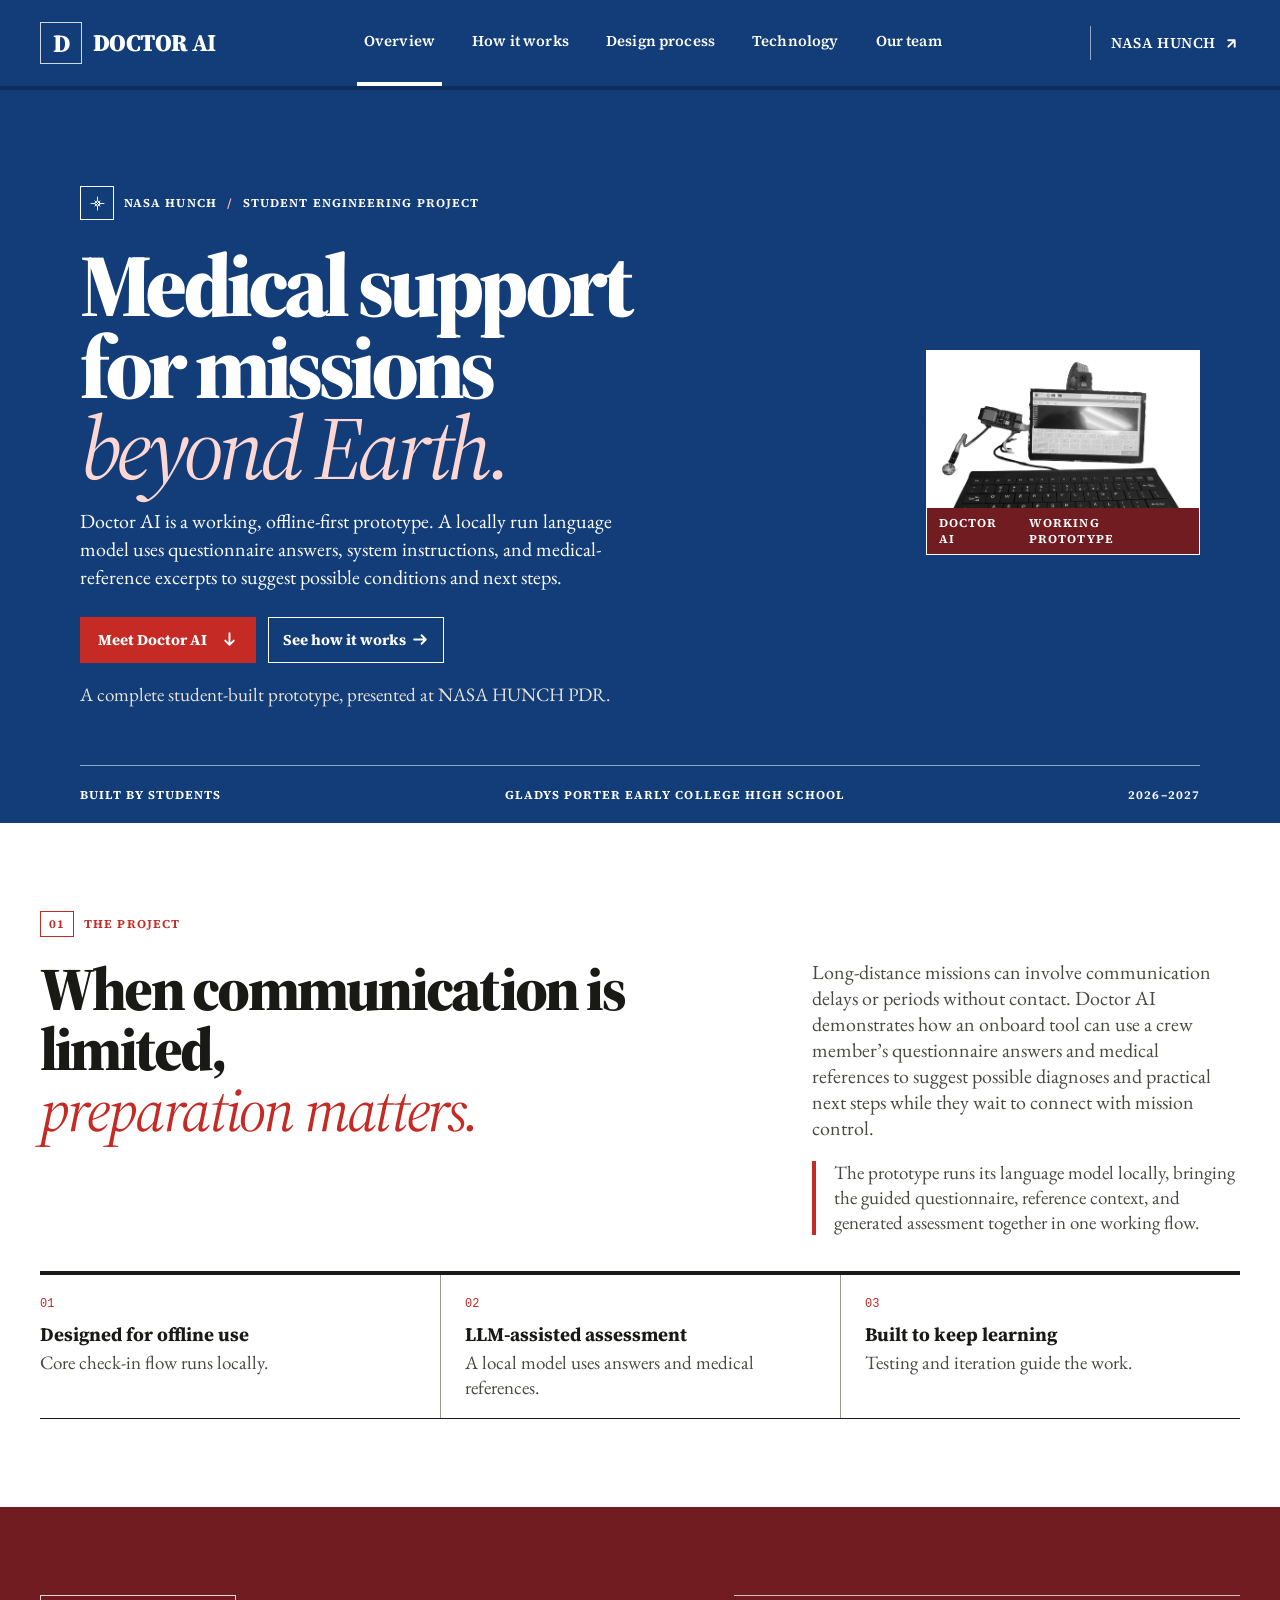
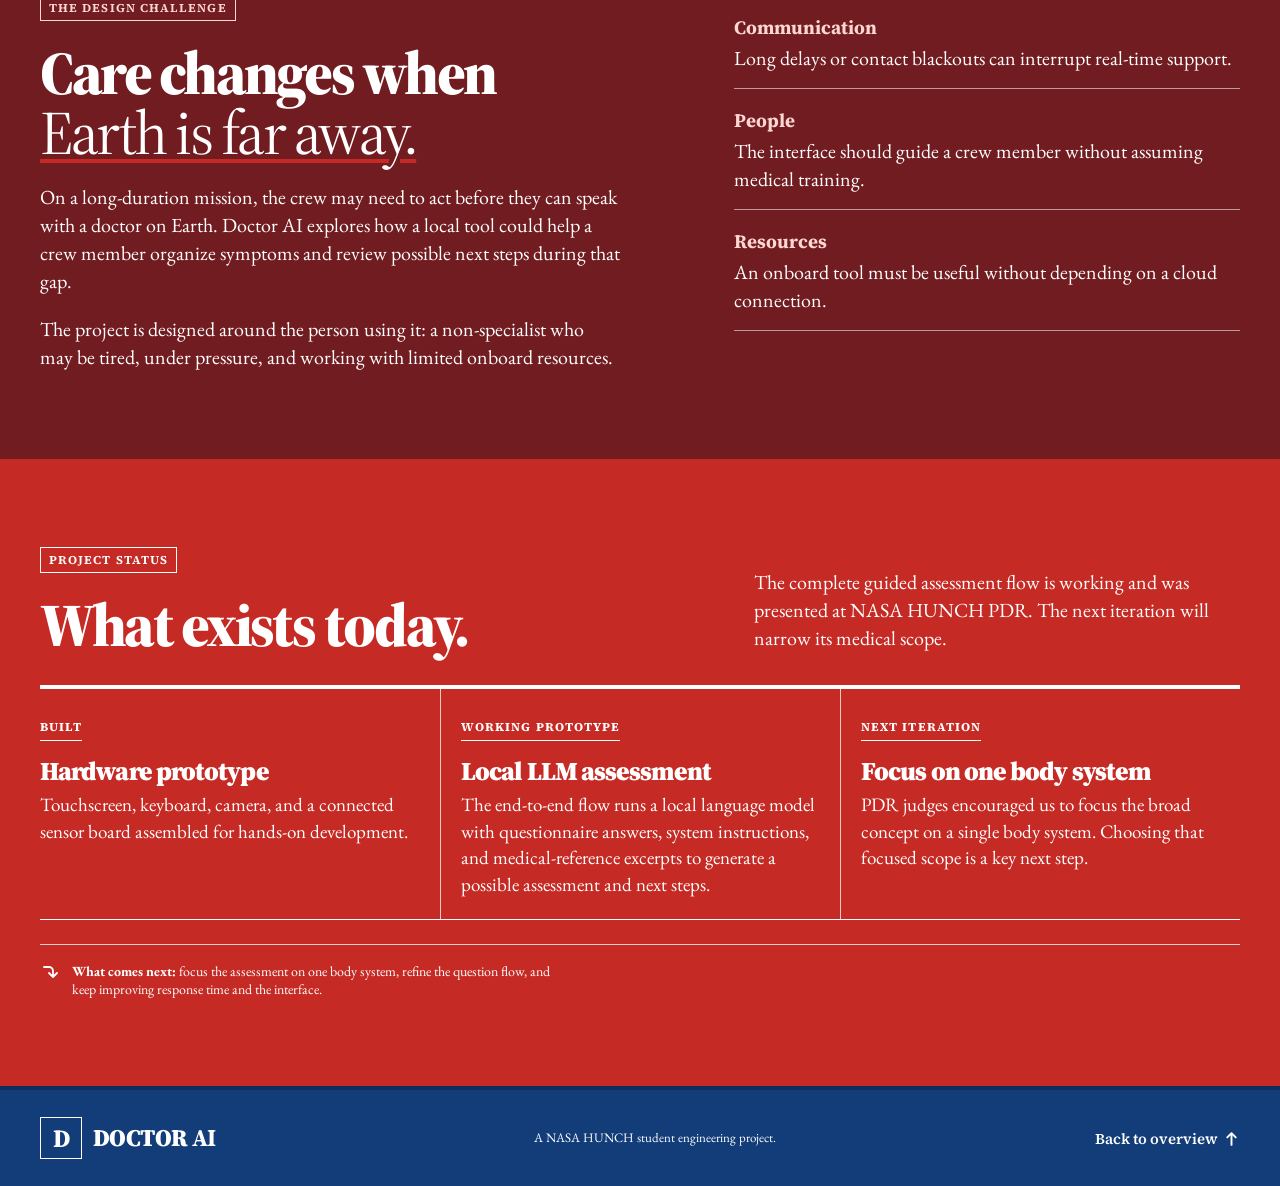
==== website/index.html @ 5c80fc81 "Apply newsprint visual style" ====
<!doctype html>
<html lang="en">
  <head>
    <meta charset="utf-8" />
    <meta name="viewport" content="width=device-width, initial-scale=1" />
    <meta
      name="description"
      content="Meet Doctor AI, a working NASA HUNCH prototype using a locally run language model to organize health information and suggest possible next steps."
    />
    <meta name="theme-color" content="#123d79" />
    <title>Doctor AI | NASA HUNCH Project</title>
    <link rel="preconnect" href="https://fonts.googleapis.com" />
    <link rel="preconnect" href="https://fonts.gstatic.com" crossorigin />
    <link href="https://fonts.googleapis.com/css2?family=EB+Garamond:ital,wght@0,400;0,500;0,600;0,700;1,400;1,500&family=Source+Serif+4:wght@400;500;600;700;800;900&display=swap" rel="stylesheet" />
    <link rel="stylesheet" href="styles.css?v=9" />
    <script src="script.js" defer></script>
  </head>
  <body>
    <a class="skip-link" href="#main">Skip to content</a>
    <header class="site-header">
      <a class="wordmark" href="index.html#top" aria-label="Doctor AI home">
        <span class="wordmark-mark" aria-hidden="true">D</span>
        <span>DOCTOR <b>AI</b></span>
      </a>
      <button class="menu-toggle" type="button" aria-expanded="false" aria-controls="site-nav">
        <span class="sr-only">Toggle navigation</span>
        <svg aria-hidden="true" viewBox="0 0 24 24" focusable="false"><path d="M4 7h16M4 17h16" /></svg>
      </button>
      <nav class="site-nav" id="site-nav" aria-label="Project pages">
        <a href="index.html" aria-current="page">Overview</a>
        <a href="how-it-works.html">How it works</a>
        <a href="design-process.html">Design process</a>
        <a href="technology.html">Technology</a>
        <a href="team.html">Our team</a>
      </nav>
      <a class="header-link" href="index.html#project">
        NASA HUNCH
        <svg class="icon" aria-hidden="true" viewBox="0 0 16 16" focusable="false"><path d="M5 11 11 5M5 5h6v6" /></svg>
      </a>
    </header>

    <main id="main">
      <section class="hero" id="top">
        <div class="hero-layout">
          <div class="hero-copy">
            <p class="eyebrow">
              <span class="eyebrow-mark" aria-hidden="true">
                <svg viewBox="0 0 24 24" focusable="false">
                  <path d="M12 3v5m0 8v5M3 12h5m8 0h5M8.5 8.5l7 7m0-7-7 7" />
                  <circle cx="12" cy="12" r="3.5" />
                </svg>
              </span>
              NASA HUNCH <span class="eyebrow-divider" aria-hidden="true">/</span> STUDENT ENGINEERING PROJECT
            </p>
            <h1>Medical support<br />for missions<br /><em>beyond Earth.</em></h1>
            <p class="hero-description">
              Doctor AI is a working, offline-first prototype. A locally run language model
              uses questionnaire answers, system instructions, and medical-reference
              excerpts to suggest possible conditions and next steps.
            </p>
            <div class="hero-actions">
              <a class="button button-primary" href="#project">
                Meet Doctor AI
                <svg class="icon" aria-hidden="true" viewBox="0 0 16 16" focusable="false"><path d="M8 2v11m-4-4 4 4 4-4" /></svg>
              </a>
              <a class="text-link" href="how-it-works.html">
                See how it works
                <svg class="icon" aria-hidden="true" viewBox="0 0 16 16" focusable="false"><path d="M2 8h11m-4-4 4 4-4 4" /></svg>
              </a>
            </div>
            <p class="hero-footnote">A complete student-built prototype, presented at NASA HUNCH PDR.</p>
          </div>
          <div class="hero-visual" aria-label="Photo of the Doctor AI hardware prototype">
            <img src="assets/doctorai%20prototype.png" alt="Doctor AI student prototype with a touchscreen, keyboard, camera, and connected sensor board" />
            <div class="photo-caption"><span>DOCTOR AI</span><span>WORKING PROTOTYPE</span></div>
          </div>
        </div>
        <div class="hero-bottom"><span>BUILT BY STUDENTS</span><span>GLADYS PORTER EARLY COLLEGE HIGH SCHOOL</span><span>2026–2027</span></div>
      </section>

      <section class="project section-pad" id="project">
        <div class="section-wrap">
          <div class="section-label"><span>01</span> THE PROJECT</div>
          <div class="project-intro">
            <h2>When communication is limited,<br /><em>preparation matters.</em></h2>
            <div class="project-copy">
              <p>
                Long-distance missions can involve communication delays or periods without
                contact. Doctor AI demonstrates how an onboard tool can use a crew member’s
                questionnaire answers and medical references to suggest possible diagnoses
                and practical next steps while they wait to connect with mission control.
              </p>
              <p>
                The prototype runs its language model locally, bringing the guided
                questionnaire, reference context, and generated assessment together in one
                working flow.
              </p>
            </div>
          </div>
          <div class="project-ribbon" aria-label="Project principles">
            <div><span>01</span><b>Designed for offline use</b><p>Core check-in flow runs locally.</p></div>
            <div><span>02</span><b>LLM-assisted assessment</b><p>A local model uses answers and medical references.</p></div>
            <div><span>03</span><b>Built to keep learning</b><p>Testing and iteration guide the work.</p></div>
          </div>
        </div>
      </section>

      <section class="mission section-pad" aria-labelledby="mission-title">
        <div class="section-wrap mission-layout">
          <div class="mission-copy">
            <div class="section-label"><span>THE DESIGN CHALLENGE</span></div>
            <h2 id="mission-title">Care changes when<br /><em>Earth is far away.</em></h2>
            <p>On a long-duration mission, the crew may need to act before they can speak with a doctor on Earth. Doctor AI explores how a local tool could help a crew member organize symptoms and review possible next steps during that gap.</p>
            <p>The project is designed around the person using it: a non-specialist who may be tired, under pressure, and working with limited onboard resources.</p>
          </div>
          <dl class="mission-constraints">
            <div><dt>Communication</dt><dd>Long delays or contact blackouts can interrupt real-time support.</dd></div>
            <div><dt>People</dt><dd>The interface should guide a crew member without assuming medical training.</dd></div>
            <div><dt>Resources</dt><dd>An onboard tool must be useful without depending on a cloud connection.</dd></div>
          </dl>
        </div>
      </section>

      <section class="status section-pad" aria-labelledby="status-title">
        <div class="section-wrap">
          <div class="status-heading">
            <div>
              <div class="section-label"><span>PROJECT STATUS</span></div>
              <h2 id="status-title">What exists today.</h2>
            </div>
            <p>The complete guided assessment flow is working and was presented at NASA HUNCH PDR. The next iteration will narrow its medical scope.</p>
          </div>
          <div class="status-grid">
            <article class="status-card">
              <span class="status-tag status-built">BUILT</span>
              <h3>Hardware prototype</h3>
              <p>Touchscreen, keyboard, camera, and a connected sensor board assembled for hands-on development.</p>
            </article>
            <article class="status-card">
              <span class="status-tag status-working">WORKING PROTOTYPE</span>
              <h3>Local LLM assessment</h3>
              <p>The end-to-end flow runs a local language model with questionnaire answers, system instructions, and medical-reference excerpts to generate a possible assessment and next steps.</p>
            </article>
            <article class="status-card">
              <span class="status-tag status-next">NEXT ITERATION</span>
              <h3>Focus on one body system</h3>
              <p>PDR judges encouraged us to focus the broad concept on a single body system. Choosing that focused scope is a key next step.</p>
            </article>
          </div>
          <div class="status-note">
            <svg class="icon status-note-mark" aria-hidden="true" viewBox="0 0 20 20" focusable="false"><path d="M4 5h5a4 4 0 0 1 4 4v6m0 0 4-4m-4 4-4-4" /></svg>
            <p><b>What comes next:</b> focus the assessment on one body system, refine the question flow, and keep improving response time and the interface.</p>
          </div>
        </div>
      </section>
    </main>

    <footer class="site-footer">
      <a class="wordmark" href="index.html#top"><span class="wordmark-mark" aria-hidden="true">D</span><span>DOCTOR <b>AI</b></span></a>
      <p>A NASA HUNCH student engineering project.</p>
      <a href="index.html#top">Back to overview <svg class="icon" aria-hidden="true" viewBox="0 0 16 16" focusable="false"><path d="M8 14V3m-4 4 4-4 4 4" /></svg></a>
    </footer>
  </body>
</html>
---- website/styles.css ----
:root {
  color-scheme: light;
  --navy: #192252;
  --blue: #286d9f;
  --blue-bright: #347fa9;
  --sky: #dce7ed;
  --sky-light: #e7eef2;
  --paper: #f1efe8;
  --surface: #ebe9e1;
  --ink: #182449;
  --muted: #4d6072;
  --line: #c8d0d4;
  --red: #b52f37;
  --burgundy: #70242a;
  --serif: "Iowan Old Style", "Baskerville", "Palatino Linotype", Georgia, serif;
  --sans: "Avenir Next", "Gill Sans", "Trebuchet MS", sans-serif;
  --mono: "SFMono-Regular", Menlo, Consolas, monospace;
  --measure: 1120px;
  --content-measure: 68ch;
  --space-section: clamp(74px, 8.5vw, 108px);
}

* { box-sizing: border-box; }
html { scroll-behavior: smooth; scroll-padding-top: 78px; }
body {
  margin: 0;
  color: var(--ink);
  background: var(--paper);
  font-family: var(--sans);
  font-size: 16px;
  line-height: 1.65;
  -webkit-font-smoothing: antialiased;
}
::selection { color: var(--paper); background: var(--blue); }
a { color: inherit; text-decoration: none; }
button { color: inherit; font: inherit; }
a:focus-visible, button:focus-visible { outline: 3px solid var(--red); outline-offset: 4px; }
h1, h2, h3, p { margin-top: 0; }
h1, h2 { font-family: var(--serif); font-weight: 400; letter-spacing: -.035em; }
h2 em, h1 em { color: var(--blue); font-weight: 400; }
.section-wrap { width: min(var(--measure), calc(100% - 80px)); margin-inline: auto; }
.section-pad { padding-block: var(--space-section); }
.sr-only, .skip-link:not(:focus) {
  position: absolute;
  width: 1px;
  height: 1px;
  padding: 0;
  margin: -1px;
  overflow: hidden;
  clip: rect(0, 0, 0, 0);
  white-space: nowrap;
  border: 0;
}
.skip-link:focus {
  position: fixed;
  z-index: 50;
  top: 12px;
  left: 12px;
  padding: 10px 14px;
  color: var(--paper);
  background: var(--navy);
}

.site-header {
  position: sticky;
  z-index: 20;
  top: 0;
  display: flex;
  height: 72px;
  align-items: center;
  justify-content: space-between;
  padding-inline: max(40px, calc((100% - 1280px) / 2));
  border-bottom: 1px solid rgba(20, 59, 105, .12);
  background: rgba(241, 239, 232, .97);
}
.wordmark { display: inline-flex; align-items: center; gap: 9px; font-size: 12px; font-weight: 800; letter-spacing: .1em; white-space: nowrap; }
.wordmark-mark { display: grid; width: 30px; height: 30px; place-items: center; color: white; background: var(--blue); font: 17px var(--serif); }
.wordmark b { color: var(--blue); }
.site-nav { display: flex; align-items: center; gap: clamp(20px, 3vw, 38px); }
.site-nav a, .header-link { font-size: 14px; font-weight: 600; }
.site-nav a { color: var(--muted); transition: color .18s; }
.site-nav a:hover, .header-link:hover { color: var(--red); }
.header-link { display: inline-flex; align-items: center; gap: 7px; padding: 7px 0 7px 20px; border-left: 1px solid var(--line); color: var(--navy); letter-spacing: .04em; }
.icon { width: 17px; height: 17px; flex: 0 0 auto; fill: none; stroke: currentColor; stroke-linecap: round; stroke-linejoin: round; stroke-width: 1.7; }
.menu-toggle { display: none; }

.hero {
  position: relative;
  padding: 82px max(40px, calc((100% - var(--measure)) / 2)) 0;
  overflow: hidden;
  background-color: var(--sky-light);
  background-image: linear-gradient(rgba(25, 34, 82, .035) 1px, transparent 1px), linear-gradient(90deg, rgba(25, 34, 82, .035) 1px, transparent 1px);
  background-size: 44px 44px;
}
.hero::before {
  position: absolute;
  top: -180px;
  right: -120px;
  width: 590px;
  height: 590px;
  border: 1px solid rgba(51, 137, 208, .12);
  border-radius: 50%;
  content: "";
}
.hero-layout {
  position: relative;
  display: grid;
  grid-template-columns: 1.08fr .92fr;
  align-items: center;
  gap: clamp(40px, 5vw, 68px);
  max-width: var(--measure);
  min-height: 475px;
  margin: 0 auto;
}
.hero-copy { position: relative; z-index: 1; padding-block: 12px 34px; }
.eyebrow, .section-label {
  display: flex;
  align-items: center;
  gap: 10px;
  color: var(--blue);
  font: 11px var(--mono);
  letter-spacing: .06em;
}
.eyebrow { color: var(--navy); }
.eyebrow-mark { display: grid; width: 30px; height: 30px; flex: 0 0 auto; place-items: center; border: 1px solid rgba(25, 34, 82, .36); color: var(--red); background: rgba(241, 239, 232, .72); }
.eyebrow-mark svg { width: 17px; height: 17px; fill: none; stroke: currentColor; stroke-linecap: square; stroke-width: 1.3; }
.eyebrow-divider { color: var(--red); }
.hero h1 { margin: 29px 0 21px; color: var(--navy); font-size: clamp(54px, 5.2vw, 70px); line-height: .99; }
.hero h1 em { color: var(--blue-bright); }
.hero-description { max-width: 495px; margin-bottom: 0; color: #40566b; font-size: 17px; line-height: 1.8; }
.hero-actions { display: flex; align-items: center; gap: 24px; margin-top: 27px; }
.button {
  display: inline-flex;
  min-height: 46px;
  align-items: center;
  justify-content: center;
  gap: 22px;
  padding: 0 17px;
  font-size: 14px;
  font-weight: 700;
  transition: background .18s, color .18s, border-color .18s;
}
.button-primary { color: white; background: var(--blue); }
.button-primary:hover { background: var(--navy); }
.button-primary .icon { color: #ffdfe0; transition: transform .18s; }
.button-primary:hover .icon { transform: translateY(3px); }
.text-link { display: inline-flex; align-items: center; gap: 6px; color: var(--navy); font-size: 14px; font-weight: 700; }
.text-link .icon { color: var(--red); transition: transform .18s; }
.text-link:hover .icon { transform: translateX(3px); }
.hero-footnote { margin: 26px 0 0; color: #52677a; font-size: 12px; }
.hero-visual {
  position: relative;
  width: min(100%, 455px);
  aspect-ratio: 1 / .91;
  justify-self: end;
  overflow: hidden;
  border: 1px solid rgba(20, 59, 105, .15);
  background: var(--paper);
  box-shadow: 12px 12px 0 rgba(181, 47, 55, .12);
}
.hero-visual > img { display: block; width: 100%; height: 100%; object-fit: contain; }
.photo-caption { position: absolute; right: 0; bottom: 0; left: 0; display: flex; min-height: 40px; align-items: center; justify-content: space-between; gap: 12px; padding: 7px 12px; color: white; background: var(--burgundy); font: 11px var(--mono); letter-spacing: .06em; }
.hero-bottom { display: flex; max-width: var(--measure); min-height: 54px; align-items: center; justify-content: space-between; margin: 42px auto 0; border-top: 1px solid var(--line); color: #4f667a; font: 11px var(--mono); letter-spacing: .06em; }

.project { background: var(--paper); }
.section-label { margin-bottom: 25px; }
.section-label span { display: inline-grid; width: 30px; height: 25px; place-items: center; border: 1px solid rgba(181, 47, 55, .42); color: var(--red); font-weight: 700; }
.project-intro { display: grid; grid-template-columns: 1.06fr .74fr; align-items: start; gap: 75px; }
.project h2, .approach h2, .technology h2, .team h2 { margin: 0; color: var(--navy); font-size: clamp(38px, 4.3vw, 56px); line-height: 1.08; }
.project-copy { max-width: 460px; color: #40566b; font-size: 16px; line-height: 1.8; }
.project-copy p:last-child { margin-bottom: 0; }
.project-copy p + p { margin-top: 14px; }
.project-copy p:last-child { padding-left: 14px; border-left: 2px solid var(--red); color: var(--muted); font-size: 14px; }
.project-ribbon { display: grid; grid-template-columns: repeat(3, 1fr); margin-top: 57px; border-top: 1px solid var(--line); border-bottom: 1px solid var(--line); }
.project-ribbon > div { position: relative; min-height: 133px; padding: 22px 28px 17px 0; }
.project-ribbon > div + div { padding-left: 27px; border-left: 1px solid var(--line); }
.project-ribbon span { display: block; margin-bottom: 10px; color: var(--red); font: 12px var(--mono); }
.project-ribbon b { color: var(--navy); font-size: 17px; }
.project-ribbon p { margin: 4px 0 0; color: var(--muted); font-size: 14px; }

.approach { background: #e1e9ed; }
.approach-heading, .technology-heading { display: grid; grid-template-columns: 1fr .64fr; align-items: end; gap: 60px; margin-bottom: 42px; }
.approach-heading > p, .technology-heading > p { max-width: 425px; margin: 0 0 5px; color: var(--muted); font-size: 16px; line-height: 1.8; }
.steps { margin: 0; padding: 0; border-top: 1px solid var(--line); list-style: none; }
.steps li { display: grid; grid-template-columns: 72px 1fr; gap: 16px; padding: 23px 10px 22px 0; border-bottom: 1px solid var(--line); }
.step-number { padding-top: 2px; color: var(--red); font: 12px var(--mono); }
.steps h3 { margin: 0 0 4px; color: var(--navy); font-size: 19px; font-weight: 700; }
.steps p { max-width: 710px; margin: 0; color: #435b70; font-size: 15px; line-height: 1.7; }
.ai-note { display: flex; max-width: 780px; align-items: flex-start; gap: 12px; margin: 24px 0 0; color: #40566b; font-size: 14px; }
.ai-note-icon { width: 21px; height: 21px; color: var(--red); }

.process { background: #e9e9e2; }
.process-heading, .technology-heading { display: grid; grid-template-columns: 1fr .64fr; align-items: end; gap: 60px; margin-bottom: 36px; }
.process-heading h2 { margin: 0; color: var(--navy); font-size: clamp(38px, 4.3vw, 56px); line-height: 1.08; }
.process-heading > p { max-width: 425px; margin: 0 0 5px; color: var(--muted); font-size: 16px; line-height: 1.8; }
.project-gallery { display: grid; grid-template-columns: repeat(3, minmax(0, 1fr)); gap: 20px; }
.project-gallery figure { min-width: 0; margin: 0; overflow: hidden; border: 1px solid var(--line); background: #f2f0e9; transition: transform .2s ease, box-shadow .2s ease; }
.project-gallery figure:hover { transform: translateY(-3px); box-shadow: 0 10px 24px rgba(25, 34, 82, .1); }
.project-gallery figure:first-child { grid-column: span 2; }
.gallery-image { position: relative; display: grid; height: 210px; place-items: center; overflow: hidden; background: #f2f0e9; }
.project-gallery figure:first-child .gallery-image { height: 270px; }
.project-gallery img { display: block; width: 100%; height: 100%; object-fit: contain; }
.gallery-kind { position: absolute; top: 12px; left: 12px; padding: 5px 8px; color: white; background: var(--burgundy); font: 10px var(--mono); letter-spacing: .06em; }
.project-gallery figcaption { display: flex; min-height: 68px; flex-direction: column; justify-content: center; gap: 2px; padding: 10px 14px; border-top: 3px solid var(--red); }
.project-gallery figcaption b { color: var(--navy); font-size: 15px; }
.project-gallery figcaption span { color: var(--muted); font-size: 13px; line-height: 1.5; }

.technology { color: white; background: var(--navy); }
.technology .section-label { color: #c5def1; }
.technology .section-label span { color: #ff9b9e; }
.technology h2 { color: white; }
.technology h2 em { color: #91cafa; }
.technology-heading > p { color: #d1dfeb; }
.technology-list { border-top: 1px solid rgba(220, 238, 250, .3); }
.technology-row { display: grid; grid-template-columns: .8fr 1.3fr .52fr; align-items: center; gap: 25px; min-height: 59px; padding: 10px 0; border-bottom: 1px solid rgba(220, 238, 250, .22); }
.technology-row b { color: #fff; font-size: 16px; }
.technology-row span { color: #d0dfeb; font-size: 14px; }
.technology-row small { justify-self: end; color: #a9d6f6; font: 11px var(--mono); letter-spacing: .06em; }
.technology-row:last-child small { color: #ffb8ba; }
.hardware-note { display: flex; max-width: 760px; align-items: center; gap: 15px; margin-top: 27px; }
.hardware-icon { display: grid; width: 38px; height: 38px; flex: 0 0 auto; place-items: center; border: 1px solid rgba(255, 255, 255, .36); color: #ffb8ba; }
.hardware-icon .icon { width: 22px; height: 22px; }
.hardware-note p { margin: 0; color: #c7d7e4; font-size: 14px; line-height: 1.7; }
.hardware-note b { color: white; }

.team { background: #e7e4db; }
.team-layout { display: grid; grid-template-columns: .9fr 1fr; align-items: start; gap: 90px; }
.team h2 { margin-bottom: 18px; }
.team-description { max-width: 405px; margin: 0; color: var(--muted); font-size: 16px; line-height: 1.8; }
.team-details { border-top: 1px solid var(--line); }
.team-details > div { display: grid; grid-template-columns: 125px 1fr; gap: 14px; padding: 15px 0; border-bottom: 1px solid var(--line); }
.team-details span { color: var(--blue); font: 11px var(--mono); letter-spacing: .05em; }
.team-details b { color: var(--navy); font-size: 15px; line-height: 1.7; }

.site-footer { display: flex; min-height: 84px; align-items: center; justify-content: space-between; gap: 20px; padding: 16px max(40px, calc((100% - 1280px) / 2)); color: white; background: #102f54; }
.site-footer .wordmark-mark { color: var(--navy); background: white; }
.site-footer .wordmark b { color: #9ed1f5; }
.site-footer p { margin: 0; color: #cad9e6; font-size: 13px; }
.site-footer > a:last-child { display: inline-flex; align-items: center; gap: 5px; color: white; font-size: 13px; }
.site-footer > a:last-child:hover { color: #ffb8ba; }
.menu-toggle svg { width: 21px; height: 21px; fill: none; stroke: currentColor; stroke-linecap: round; stroke-width: 1.6; }
.menu-toggle svg path { transition: transform .18s; transform-box: fill-box; transform-origin: center; }
.menu-toggle[aria-expanded="true"] svg path:first-of-type { transform: translateY(5px) rotate(45deg); }
.menu-toggle[aria-expanded="true"] svg path:last-of-type { transform: translateY(-5px) rotate(-45deg); }

@media (max-width: 900px) {
  .site-header { padding-inline: 26px; }
  .site-nav { gap: 18px; }
  .hero { padding-inline: 32px; }
  .hero-layout { grid-template-columns: 1fr .82fr; gap: 30px; }
  .hero h1 { font-size: clamp(52px, 7vw, 67px); }
  .hero-visual { width: 100%; }
  .project-intro { gap: 38px; }
  .process-heading { gap: 35px; }
  .project-gallery { grid-template-columns: repeat(2, minmax(0, 1fr)); gap: 16px; }
  .project-gallery figure:first-child { grid-column: span 2; }
  .team-layout { gap: 45px; }
}

@media (max-width: 680px) {
  html { scroll-padding-top: 66px; }
  .section-wrap { width: calc(100% - 40px); }
  .section-pad { padding-block: 64px; }
  .site-header { height: 64px; padding-inline: 20px; }
  .wordmark-mark { width: 28px; height: 28px; }
  .menu-toggle { display: flex; width: 42px; height: 42px; align-items: center; justify-content: center; border: 1px solid var(--line); background: var(--paper); cursor: pointer; }
  .site-nav { position: absolute; top: 63px; right: 0; left: 0; display: none; align-items: stretch; gap: 0; padding: 8px 20px 14px; border-bottom: 1px solid var(--line); background: var(--paper); }
  .site-nav.is-open { display: flex; flex-direction: column; }
  .site-nav a { padding: 12px 0; border-bottom: 1px solid var(--line); font-size: 15px; }
  .site-nav a:last-child { border-bottom: 0; }
  .header-link { display: none; }
  .hero { padding: 46px 20px 0; }
  .hero-layout { grid-template-columns: 1fr; gap: 30px; min-height: 0; }
  .hero-copy { padding: 0; }
  .eyebrow { gap: 8px; font-size: 11px; }
  .eyebrow-mark { width: 28px; height: 28px; }
  .hero h1 { margin: 22px 0 16px; font-size: clamp(44px, 11.6vw, 61px); }
  .hero-description { max-width: 520px; font-size: 16px; }
  .hero-actions { flex-wrap: wrap; gap: 12px 18px; margin-top: 21px; }
  .button { min-height: 46px; gap: 13px; padding-inline: 14px; font-size: 13px; }
  .text-link { font-size: 13px; }
  .hero-footnote { margin-top: 18px; font-size: 12px; }
  .hero-visual { width: min(100%, 430px); justify-self: center; }
  .hero-bottom { min-height: 54px; flex-wrap: wrap; justify-content: space-between; gap: 6px 12px; margin-top: 25px; padding-block: 12px; font-size: 11px; }
  .hero-bottom span:nth-child(2) { order: 3; width: 100%; }
  .section-label { margin-bottom: 18px; font-size: 11px; }
  .project-intro, .approach-heading, .process-heading, .technology-heading, .team-layout { grid-template-columns: 1fr; gap: 21px; }
  .project h2, .approach h2, .technology h2, .team h2 { font-size: clamp(38px, 9vw, 49px); }
  .project-copy { font-size: 15px; }
  .project-copy p:last-child { font-size: 14px; }
  .project-ribbon { grid-template-columns: 1fr; margin-top: 30px; }
  .project-ribbon > div, .project-ribbon > div + div { min-height: 0; padding: 14px 0; border-left: 0; }
  .project-ribbon > div + div { border-top: 1px solid var(--line); }
  .project-ribbon span { display: inline-block; width: 34px; margin: 0; vertical-align: middle; }
  .project-ribbon b { font-size: 16px; }
  .project-ribbon p { padding-left: 34px; font-size: 14px; }
  .approach-heading, .technology-heading { gap: 12px; margin-bottom: 25px; }
  .process-heading { gap: 12px; margin-bottom: 25px; }
  .project-gallery { grid-template-columns: 1fr; gap: 15px; }
  .project-gallery figure:first-child { grid-column: auto; }
  .gallery-image, .project-gallery figure:first-child .gallery-image { height: auto; min-height: 180px; max-height: 275px; }
  .project-gallery img { height: auto; min-height: 180px; max-height: 275px; }
  .project-gallery figcaption { min-height: 64px; }
  .project-gallery figcaption b { font-size: 14px; }
  .project-gallery figcaption span { font-size: 12px; }
  .gallery-kind { top: 9px; left: 9px; font-size: 9px; }
  .approach-heading > p, .technology-heading > p { font-size: 15px; }
  .steps li { grid-template-columns: 39px 1fr; gap: 10px; padding-block: 17px; }
  .steps h3 { font-size: 17px; }
  .steps p { font-size: 14px; }
  .ai-note { font-size: 13px; }
  .technology-row { grid-template-columns: 1fr auto; gap: 4px 12px; min-height: 0; padding-block: 12px; }
  .technology-row b { font-size: 15px; }
  .technology-row span { grid-row: 2; font-size: 13px; }
  .technology-row small { grid-column: 2; grid-row: 1; font-size: 11px; }
  .hardware-note { align-items: flex-start; gap: 11px; }
  .hardware-note p { font-size: 13px; }
  .team-layout { gap: 27px; }
  .team-details > div { grid-template-columns: 95px 1fr; gap: 9px; padding-block: 13px; }
  .team-details span { font-size: 11px; }
  .team-details b { font-size: 14px; }
  .site-footer { min-height: 0; flex-wrap: wrap; gap: 12px; padding: 19px 20px; }
  .site-footer p { order: 3; width: 100%; font-size: 12px; }
  .site-footer > a:last-child { font-size: 12px; }
}

@media (prefers-reduced-motion: reduce) {
  *, *::before, *::after {
    scroll-behavior: auto !important;
    animation-duration: .01ms !important;
    animation-iteration-count: 1 !important;
    transition-duration: .01ms !important;
  }
}

/* Applied design-system layer: quiet surfaces, real project evidence, clear status. */
:root {
  --dp-color-ground: #fcfcfd;
  --dp-color-ink: #16191f;
  --dp-color-ink-secondary: #454c58;
  --dp-color-ground-muted: #f3f4f6;
  --dp-color-rule: #dde0e6;
  --dp-color-accent: #074ce0;
  --dp-color-field: #16191f;
  --dp-color-on-field: #fcfcfd;
  --dp-color-on-field-secondary: #d0d4dd;
  --dp-color-panel: #ffffff;
  --dp-color-on-accent: #ffffff;
  --dp-typography-body: 16px;
  --dp-typography-interface: 15px;
  --dp-typography-small: 14px;
  --dp-typography-metadata: 13px;
  --dp-typography-label: 12px;
  --dp-typography-body-leading: 1.6;
  --dp-spacing-grid-gap: 24px;
  --dp-radius-panel: 12px;
  --dp-border-hairline: 1px;
  --dp-motion-interaction: 160ms;
  --dp-motion-easing: ease-out;
  --navy: var(--dp-color-ink);
  --blue: var(--dp-color-accent);
  --blue-bright: var(--dp-color-accent);
  --sky: var(--dp-color-ground-muted);
  --sky-light: var(--dp-color-ground);
  --paper: var(--dp-color-ground);
  --surface: var(--dp-color-panel);
  --ink: var(--dp-color-ink);
  --muted: var(--dp-color-ink-secondary);
  --line: var(--dp-color-rule);
  --red: var(--dp-color-accent);
  --burgundy: var(--dp-color-field);
  --serif: "Host Grotesk", "Avenir Next", "Gill Sans", sans-serif;
  --sans: "Instrument Sans", "Avenir Next", "Gill Sans", sans-serif;
  --content-measure: 68ch;
  --space-section: clamp(72px, 8vw, 104px);
}

html { scroll-padding-top: 80px; }
body {
  color: var(--dp-color-ink);
  background: var(--dp-color-ground);
  font-family: var(--sans);
  line-height: var(--dp-typography-body-leading);
}
h1, h2, h3 { font-family: var(--serif); font-weight: 600; letter-spacing: -.045em; }
h1 em, h2 em { color: var(--dp-color-accent); }
a:focus-visible, button:focus-visible { outline-color: var(--dp-color-accent); }
.section-wrap { width: min(var(--measure), calc(100% - 64px)); }
.section-pad { padding-block: var(--space-section); }

.site-header {
  padding-inline: max(32px, calc((100% - 1280px) / 2));
  border-color: var(--dp-color-rule);
  background: rgba(252, 252, 253, .96);
  backdrop-filter: blur(12px);
}
.wordmark-mark { border-radius: 7px; background: var(--dp-color-accent); font-family: var(--serif); }
.wordmark b { color: var(--dp-color-accent); }
.site-nav a { color: var(--dp-color-ink-secondary); }
.site-nav a:hover, .header-link:hover, .site-footer > a:last-child:hover { color: var(--dp-color-accent); }
.header-link { border-color: var(--dp-color-rule); color: var(--dp-color-ink); }

.hero {
  padding-top: clamp(54px, 7vw, 88px);
  background: var(--dp-color-ground);
  background-image: none;
}
.hero::before { display: none; }
.hero-layout {
  grid-template-columns: 1.45fr 1fr;
  gap: clamp(32px, 6vw, 80px);
  min-height: 0;
}
.hero-copy { padding-block: 12px 24px; }
.eyebrow, .section-label { color: var(--dp-color-ink-secondary); }
.eyebrow { font: 600 var(--dp-typography-label) var(--sans); letter-spacing: .11em; }
.eyebrow-mark { border-color: var(--dp-color-rule); border-radius: 8px; color: var(--dp-color-accent); background: var(--dp-color-ground-muted); }
.eyebrow-divider { color: var(--dp-color-accent); }
.hero h1 {
  max-width: 720px;
  margin: 28px 0 20px;
  color: var(--dp-color-ink);
  font-size: clamp(52px, 6.4vw, 78px);
  font-weight: 700;
  line-height: .98;
  letter-spacing: -.065em;
}
.hero h1 em { color: var(--dp-color-accent); font-style: normal; }
.hero-description { max-width: 60ch; color: var(--dp-color-ink-secondary); font-size: 18px; line-height: 1.65; }
.hero-actions { gap: 14px; margin-top: 26px; }
.button {
  min-height: 48px;
  gap: 14px;
  border: 1px solid transparent;
  border-radius: 8px;
  transition: transform var(--dp-motion-interaction) var(--dp-motion-easing), background var(--dp-motion-interaction) var(--dp-motion-easing), color var(--dp-motion-interaction) var(--dp-motion-easing), border-color var(--dp-motion-interaction) var(--dp-motion-easing);
}
.button:active { transform: translateY(1px); }
.button-primary { background: var(--dp-color-accent); }
.button-primary:hover { background: #063fbd; transform: translateY(-2px); }
.button-primary .icon { color: var(--dp-color-on-accent); }
.button-primary:hover .icon { transform: none; }
.text-link { min-height: 48px; padding: 0 15px; border: 1px solid var(--dp-color-rule); border-radius: 8px; color: var(--dp-color-ink); }
.text-link .icon { color: var(--dp-color-accent); }
.text-link:hover { border-color: var(--dp-color-accent); background: var(--dp-color-ground-muted); }
.text-link:hover .icon { transform: translateX(2px); }
.hero-footnote { color: var(--dp-color-ink-secondary); font-size: var(--dp-typography-small); }
.hero-visual {
  width: min(100%, 470px);
  aspect-ratio: 1 / .88;
  border: 1px solid var(--dp-color-rule);
  border-radius: var(--dp-radius-panel);
  background: var(--dp-color-panel);
  box-shadow: 0 12px 32px rgba(22, 25, 31, .08);
}
.hero-visual > img { object-fit: contain; }
.photo-caption { min-height: 42px; border-radius: 0 0 var(--dp-radius-panel) var(--dp-radius-panel); background: var(--dp-color-field); font: 600 var(--dp-typography-label) var(--sans); letter-spacing: .08em; }
.hero-bottom {
  min-height: 64px;
  margin-top: 38px;
  border-color: var(--dp-color-rule);
  color: var(--dp-color-ink-secondary);
  font: 600 var(--dp-typography-label) var(--sans);
  letter-spacing: .07em;
}

.project { background: var(--dp-color-ground); }
.section-label { gap: 9px; margin-bottom: 22px; font: 600 var(--dp-typography-label) var(--sans); letter-spacing: .1em; }
.section-label span { min-width: 30px; border-color: var(--dp-color-rule); border-radius: 6px; color: var(--dp-color-accent); font: 600 var(--dp-typography-label) var(--sans); }
.project-intro { grid-template-columns: 1.05fr .8fr; gap: clamp(32px, 6vw, 76px); }
.project h2, .approach h2, .technology h2, .team h2, .process-heading h2, .status h2 { color: var(--dp-color-ink); font-size: clamp(38px, 4.6vw, 58px); font-weight: 600; line-height: 1.04; letter-spacing: -.055em; }
.project-copy { max-width: var(--content-measure); color: var(--dp-color-ink-secondary); line-height: 1.72; }
.project-copy p:last-child { border-color: var(--dp-color-accent); color: var(--dp-color-ink-secondary); }
.project-ribbon { margin-top: 48px; border-color: var(--dp-color-rule); }
.project-ribbon > div + div { border-color: var(--dp-color-rule); }
.project-ribbon span { color: var(--dp-color-accent); }
.project-ribbon b { color: var(--dp-color-ink); }
.project-ribbon p { color: var(--dp-color-ink-secondary); }

.status { background: var(--dp-color-ground-muted); }
.status-heading { display: grid; grid-template-columns: 1.05fr .8fr; align-items: end; gap: clamp(32px, 6vw, 76px); margin-bottom: 30px; }
.status-heading .section-label span { padding-inline: 8px; }
.status-heading h2 { margin: 0; }
.status-heading > p { max-width: var(--content-measure); margin: 0 0 3px; color: var(--dp-color-ink-secondary); font-size: var(--dp-typography-body); line-height: 1.7; }
.status-grid { display: grid; grid-template-columns: repeat(3, minmax(0, 1fr)); gap: var(--dp-spacing-grid-gap); }
.status-card {
  min-height: 220px;
  padding: 24px;
  border: 1px solid var(--dp-color-rule);
  border-radius: var(--dp-radius-panel);
  background: var(--dp-color-panel);
  box-shadow: 0 8px 22px rgba(22, 25, 31, .045);
}
.status-tag { display: inline-flex; min-height: 28px; align-items: center; padding: 4px 10px; border: 1px solid #b7c9f4; border-radius: 999px; color: #0739a5; background: #edf2ff; font: 700 12px var(--sans); letter-spacing: .06em; }
.status-working { border-color: #a9c4dc; color: #164f7d; background: #eaf3f9; }
.status-next { border-color: var(--dp-color-rule); color: var(--dp-color-ink-secondary); background: var(--dp-color-panel); }
.status-card h3 { margin: 18px 0 7px; color: var(--dp-color-ink); font-size: 22px; line-height: 1.15; }
.status-card p { max-width: 38ch; margin: 0; color: var(--dp-color-ink-secondary); font-size: var(--dp-typography-small); line-height: 1.65; }

/* The guided workflow and its safety note form one focused dark passage. */
.approach { color: var(--dp-color-on-field); background: var(--dp-color-field); }
.approach .section-label { color: var(--dp-color-on-field-secondary); }
.approach .section-label span { border-color: rgba(208, 212, 221, .4); color: #9bb7ff; }
.approach h2 { color: var(--dp-color-on-field); }
.approach h2 em { color: #9bb7ff; }
.approach-heading { grid-template-columns: 1fr .8fr; gap: clamp(32px, 6vw, 76px); margin-bottom: 40px; }
.approach-heading > p { color: var(--dp-color-on-field-secondary); }
.urgent-path {
  margin-top: 30px;
  padding: 24px 26px;
  border: 1px solid rgba(208, 212, 221, .25);
  border-left: 4px solid #9bb7ff;
  border-radius: 10px;
  background: rgba(255, 255, 255, .055);
}
.urgent-path-label { margin-bottom: 10px; color: #b7c9ff; font: 700 11px var(--sans); letter-spacing: .1em; }
.urgent-path h3 { margin: 0 0 10px; color: var(--dp-color-on-field); font-family: var(--serif); font-size: clamp(22px, 2.7vw, 30px); font-weight: 600; line-height: 1.18; letter-spacing: -.035em; }
.urgent-path p { max-width: 76ch; margin: 0 0 10px; color: var(--dp-color-on-field-secondary); font-size: var(--dp-typography-small); line-height: 1.7; }
.urgent-path p:last-child { margin-bottom: 0; }
.urgent-path .urgent-path-caveat { margin-top: 14px; padding-top: 13px; border-top: 1px solid rgba(208, 212, 221, .22); color: var(--dp-color-on-field); }
.steps {
  position: relative;
  display: grid;
  grid-template-columns: repeat(4, minmax(0, 1fr));
  gap: 22px;
  border: 0;
}
.steps::before { position: absolute; top: 18px; right: 8%; left: 8%; height: 1px; background: rgba(208, 212, 221, .28); content: ""; }
.steps li { display: block; min-width: 0; padding: 0; border: 0; }
.step-number {
  position: relative;
  z-index: 1;
  display: grid;
  width: 38px;
  height: 38px;
  place-items: center;
  margin-bottom: 22px;
  border: 1px solid rgba(155, 183, 255, .65);
  border-radius: 50%;
  color: #b7c9ff;
  background: var(--dp-color-field);
  font: 600 var(--dp-typography-small) var(--sans);
}
.steps h3 { margin-bottom: 7px; color: var(--dp-color-on-field); font-family: var(--sans); font-size: 18px; font-weight: 600; letter-spacing: -.02em; }
.steps p { max-width: 33ch; color: var(--dp-color-on-field-secondary); font-size: var(--dp-typography-small); line-height: 1.65; }
.ai-note { max-width: none; align-items: center; margin-top: 34px; padding: 17px 18px; border: 1px solid rgba(208, 212, 221, .24); border-radius: 9px; color: var(--dp-color-on-field-secondary); background: rgba(255, 255, 255, .045); font-size: var(--dp-typography-small); }
.ai-note-icon { flex: 0 0 auto; color: #9bb7ff; }

.process { background: var(--dp-color-ground); }
.process-heading { grid-template-columns: 1fr .8fr; gap: clamp(32px, 6vw, 76px); margin-bottom: 32px; }
.process-heading h2 { color: var(--dp-color-ink); }
.process-heading > p { color: var(--dp-color-ink-secondary); }
.project-gallery { grid-template-columns: repeat(3, minmax(0, 1fr)); gap: var(--dp-spacing-grid-gap); }
.project-gallery figure, .project-gallery figure:first-child {
  grid-column: auto;
  border: 1px solid var(--dp-color-rule);
  border-radius: var(--dp-radius-panel);
  background: var(--dp-color-panel);
  box-shadow: 0 8px 22px rgba(22, 25, 31, .05);
  transition: transform var(--dp-motion-interaction) var(--dp-motion-easing), box-shadow var(--dp-motion-interaction) var(--dp-motion-easing);
}
.project-gallery figure:hover { transform: translateY(-3px); box-shadow: 0 14px 30px rgba(22, 25, 31, .11); }
.gallery-image, .project-gallery figure:first-child .gallery-image { height: 205px; background: #eef0f3; }
.project-gallery img { width: 100%; height: 100%; object-fit: contain; filter: grayscale(75%); transition: filter var(--dp-motion-interaction) var(--dp-motion-easing); }
.project-gallery figure:hover img { filter: grayscale(0%); }
.gallery-kind { top: 11px; left: 11px; padding: 5px 8px; border-radius: 5px; color: var(--dp-color-ink); background: rgba(255, 255, 255, .94); font: 700 10px var(--sans); letter-spacing: .08em; }
.project-gallery figcaption { min-height: 80px; padding: 13px 15px; border-top: 1px solid var(--dp-color-rule); }
.project-gallery figcaption b { color: var(--dp-color-ink); font-family: var(--sans); font-size: 15px; font-weight: 600; }
.project-gallery figcaption span { color: var(--dp-color-ink-secondary); font-size: var(--dp-typography-metadata); }

/* The engineering inventory is the second dark editorial passage. */
.technology { color: var(--dp-color-on-field); background: var(--dp-color-field); }
.technology .section-label { color: var(--dp-color-on-field-secondary); }
.technology .section-label span { border-color: rgba(208, 212, 221, .4); color: #9bb7ff; }
.technology h2 { color: var(--dp-color-on-field); }
.technology h2 em { color: #9bb7ff; }
.technology-heading { grid-template-columns: 1fr .8fr; gap: clamp(32px, 6vw, 76px); }
.technology-heading > p { color: var(--dp-color-on-field-secondary); }
.technology-list { border-color: rgba(208, 212, 221, .3); }
.technology-row { border-color: rgba(208, 212, 221, .2); }
.technology-row b { color: var(--dp-color-on-field); font-family: var(--sans); font-weight: 600; }
.technology-row span { color: var(--dp-color-on-field-secondary); }
.technology-row small, .technology-row:last-child small { color: #b7c9ff; }
.hardware-icon { border-color: rgba(208, 212, 221, .4); border-radius: 8px; color: #b7c9ff; }
.hardware-note p { color: var(--dp-color-on-field-secondary); }
.hardware-note b { color: var(--dp-color-on-field); }

.team { background: var(--dp-color-ground-muted); }
.team h2 { color: var(--dp-color-ink); }
.team-description { color: var(--dp-color-ink-secondary); }
.team-details { border-color: var(--dp-color-rule); }
.team-details > div { border-color: var(--dp-color-rule); }
.team-details span { color: var(--dp-color-accent); }
.team-details b { color: var(--dp-color-ink); }
.site-footer { background: var(--dp-color-field); }
.site-footer .wordmark-mark { color: var(--dp-color-field); background: var(--dp-color-on-field); }
.site-footer .wordmark b { color: #b7c9ff; }
.site-footer p { color: var(--dp-color-on-field-secondary); }

@media (max-width: 1050px) {
  .hero-layout { gap: 36px; }
  .project-intro, .status-heading, .approach-heading, .process-heading, .technology-heading { gap: 36px; }
  .status-grid { gap: 16px; }
  .status-card { padding: 21px; }
  .project-gallery { gap: 16px; }
}

@media (max-width: 760px) {
  html { scroll-padding-top: 70px; }
  .section-wrap { width: calc(100% - 48px); }
  .site-header { height: 66px; padding-inline: 24px; }
  .hero { padding-inline: 24px; }
  .hero-layout { grid-template-columns: 1fr; gap: 30px; }
  .hero-copy { padding: 0; }
  .hero h1 { max-width: 13ch; font-size: clamp(48px, 10vw, 68px); }
  .hero-visual { width: min(100%, 520px); justify-self: start; }
  .hero-bottom { flex-wrap: wrap; justify-content: flex-start; gap: 8px 22px; padding-block: 13px; }
  .hero-bottom span:nth-child(2) { order: initial; width: auto; }
  .project-intro, .status-heading, .approach-heading, .process-heading, .technology-heading, .team-layout { grid-template-columns: 1fr; gap: 18px; }
  .status-heading { margin-bottom: 24px; }
  .status-grid { grid-template-columns: repeat(2, minmax(0, 1fr)); }
  .status-card { min-height: 0; }
  .steps { grid-template-columns: repeat(2, minmax(0, 1fr)); row-gap: 30px; }
  .steps::before { display: none; }
  .urgent-path { padding: 21px; }
  .step-number { margin-bottom: 15px; }
  .project-gallery { grid-template-columns: repeat(2, minmax(0, 1fr)); }
  .gallery-image, .project-gallery figure:first-child .gallery-image { height: 185px; }
  .team-layout { gap: 28px; }
}

@media (max-width: 480px) {
  .section-wrap { width: calc(100% - 40px); }
  .site-header { padding-inline: 20px; }
  .hero { padding: 42px 20px 0; }
  .hero h1 { font-size: clamp(45px, 11.8vw, 58px); }
  .hero-description { font-size: 16px; }
  .hero-actions { align-items: stretch; }
  .hero-actions .button { width: 100%; }
  .text-link { justify-content: center; }
  .hero-bottom { font-size: 10px; }
  .status-grid, .steps, .project-gallery { grid-template-columns: 1fr; }
  .status-card { padding: 21px; }
  .steps li { display: block; }
  .urgent-path { margin-top: 24px; padding: 18px; }
  .urgent-path h3 { font-size: 23px; }
  .project-gallery figcaption { min-height: 72px; }
  .technology-row { grid-template-columns: 1fr auto; }
  .site-footer { display: grid; grid-template-columns: 1fr 1fr; align-items: center; padding-inline: 20px; }
  .site-footer .wordmark { grid-column: 1; }
  .site-footer > a:last-child { grid-column: 2; justify-self: end; }
  .site-footer p { grid-column: 1 / -1; order: initial; }
}

.site-nav {
  height: 100%;
  gap: clamp(8px, 1.25vw, 18px);
}
.site-nav a {
  display: inline-flex;
  height: 100%;
  align-items: center;
  padding-inline: 7px;
  border-bottom: 3px solid transparent;
  color: var(--dp-color-ink-secondary);
  font-size: 13px;
  white-space: nowrap;
}
.site-nav a[aria-current="page"] {
  border-bottom-color: var(--dp-color-accent);
  color: var(--dp-color-ink);
}
.site-nav a:hover { color: var(--dp-color-accent); }
.section-label span {
  width: auto;
  min-width: 30px;
  height: auto;
  min-height: 25px;
  padding-inline: 8px;
  white-space: nowrap;
}
.page-lead { background: var(--dp-color-ground-muted); }
.page-lead h1 {
  max-width: 14ch;
  margin: 0 0 20px;
  color: var(--dp-color-ink);
  font-size: clamp(48px, 6vw, 72px);
  line-height: 1.02;
}
.page-lead h1 em { color: var(--dp-color-accent); font-style: normal; }
.page-lead p {
  max-width: 66ch;
  margin: 0;
  color: var(--dp-color-ink-secondary);
  font-size: 18px;
  line-height: 1.7;
}

@media (max-width: 900px) {
  .site-header { padding-inline: 24px; }
  .site-nav { gap: 5px; }
  .site-nav a { padding-inline: 5px; font-size: 12px; }
}

@media (max-width: 760px) {
  .site-header { height: 66px; padding-inline: 24px; }
  .menu-toggle {
    display: flex;
    width: 42px;
    height: 42px;
    align-items: center;
    justify-content: center;
    border: 1px solid var(--dp-color-rule);
    border-radius: 7px;
    background: var(--dp-color-ground);
    cursor: pointer;
  }
  .header-link { display: none; }
  .site-nav {
    position: absolute;
    top: 65px;
    right: 0;
    left: 0;
    display: none;
    height: auto;
    flex-direction: column;
    align-items: stretch;
    gap: 0;
    padding: 8px 24px 14px;
    border-bottom: 1px solid var(--dp-color-rule);
    background: var(--dp-color-ground);
  }
  .site-nav.is-open { display: flex; }
  .site-nav a {
    height: auto;
    padding: 12px 10px;
    border-bottom: 1px solid var(--dp-color-rule);
    border-left: 3px solid transparent;
    font-size: 15px;
  }
  .site-nav a[aria-current="page"] {
    border-bottom-color: var(--dp-color-rule);
    border-left-color: var(--dp-color-accent);
    color: var(--dp-color-accent);
  }
}

@media (max-width: 480px) {
  .site-header { padding-inline: 20px; }
  .site-nav { padding-inline: 20px; }
  .page-lead h1 { font-size: clamp(43px, 11vw, 58px); }
  .page-lead p { font-size: 16px; }
}

.mission { background: var(--dp-color-ground-muted); }
.mission-layout, .design-decisions-heading, .review-layout {
  display: grid;
  grid-template-columns: 1fr .82fr;
  align-items: start;
  gap: clamp(32px, 6vw, 78px);
}
.mission-copy h2, .design-decisions h2, .review h2 {
  margin: 0 0 20px;
  color: var(--dp-color-ink);
  font-size: clamp(38px, 4.6vw, 58px);
  line-height: 1.04;
}
.mission-copy h2 em, .design-decisions h2 em, .review h2 em { color: var(--dp-color-accent); font-style: normal; }
.mission-copy p, .review-layout > div:first-child > p {
  max-width: 58ch;
  color: var(--dp-color-ink-secondary);
  font-size: var(--dp-typography-body);
  line-height: 1.75;
}
.mission-copy p:last-child, .review-layout > div:first-child > p:last-child { margin-bottom: 0; }
.mission-constraints { margin: 0; border-top: 1px solid var(--dp-color-rule); }
.mission-constraints > div { padding: 18px 0 16px; border-bottom: 1px solid var(--dp-color-rule); }
.mission-constraints dt { margin-bottom: 4px; color: var(--dp-color-accent); font-size: var(--dp-typography-interface); font-weight: 700; }
.mission-constraints dd { margin: 0; color: var(--dp-color-ink-secondary); font-size: var(--dp-typography-small); line-height: 1.65; }
.status-note {
  display: flex;
  align-items: flex-start;
  gap: 12px;
  margin-top: 24px;
  padding-top: 17px;
  border-top: 1px solid var(--dp-color-rule);
}
.status-note-mark { width: 20px; height: 20px; color: var(--dp-color-accent); }
.status-note p { max-width: 72ch; margin: 0; color: var(--dp-color-ink-secondary); font-size: var(--dp-typography-small); }
.status-note b { color: var(--dp-color-ink); }

.design-decisions { background: var(--dp-color-ground-muted); }
.design-decisions-heading { margin-bottom: 35px; align-items: end; }
.design-decisions-heading h2 { margin: 0; }
.design-decisions-heading > p { max-width: 55ch; margin: 0 0 5px; color: var(--dp-color-ink-secondary); line-height: 1.75; }
.concept-ledger { border-top: 1px solid var(--dp-color-rule); }
.concept-row {
  display: grid;
  grid-template-columns: .72fr 1.12fr 1.16fr;
  gap: 24px;
  align-items: start;
  padding: 17px 14px;
  border-bottom: 1px solid var(--dp-color-rule);
}
.concept-row b { color: var(--dp-color-ink); font-size: var(--dp-typography-interface); }
.concept-row > span:not(:first-child) { color: var(--dp-color-ink-secondary); font-size: var(--dp-typography-small); line-height: 1.6; }
.concept-header { padding-block: 10px; color: var(--dp-color-ink-secondary); font: 700 11px var(--sans); letter-spacing: .08em; }
.concept-selected { border-left: 3px solid var(--dp-color-accent); background: rgba(255, 255, 255, .7); }
.design-brief {
  display: grid;
  grid-template-columns: .72fr 1.95fr;
  gap: 24px;
  margin-top: 34px;
  padding-top: 23px;
  border-top: 1px solid var(--dp-color-rule);
}
.design-brief h3 { margin: 0; color: var(--dp-color-ink); font-size: 18px; letter-spacing: -.02em; }
.design-brief ul { display: grid; grid-template-columns: repeat(2, minmax(0, 1fr)); gap: 11px 26px; margin: 0; padding-left: 18px; color: var(--dp-color-ink-secondary); font-size: var(--dp-typography-small); line-height: 1.6; }
.design-brief li::marker { color: var(--dp-color-accent); }
.process-heading { margin-bottom: 34px; }
.process-heading h2 { margin: 0; }
.process-heading > p { max-width: 55ch; }

.intake-detail { margin: 46px 0 34px; padding-block: 30px 26px; border-top: 1px solid rgba(208, 212, 221, .24); border-bottom: 1px solid rgba(208, 212, 221, .24); }
.intake-detail > h3 { margin: 0 0 22px; color: var(--dp-color-on-field); font-size: clamp(23px, 2.8vw, 32px); }
.intake-columns { display: grid; grid-template-columns: repeat(3, minmax(0, 1fr)); gap: 26px; }
.intake-columns > div { padding-right: 18px; }
.intake-columns > div + div { padding-left: 24px; border-left: 1px solid rgba(208, 212, 221, .24); }
.intake-columns b { color: #b7c9ff; font-size: var(--dp-typography-interface); }
.intake-columns p { max-width: 36ch; margin: 8px 0 0; color: var(--dp-color-on-field-secondary); font-size: var(--dp-typography-small); line-height: 1.7; }
.assessment-detail {
  display: grid;
  grid-template-columns: .8fr 1.2fr;
  gap: clamp(26px, 5vw, 64px);
  align-items: start;
  margin-top: 32px;
}
.assessment-detail .section-label { margin-bottom: 14px; }
.assessment-detail h3 { max-width: 15ch; margin: 0; color: var(--dp-color-on-field); font-size: clamp(24px, 3vw, 34px); line-height: 1.15; }
.assessment-detail > p { margin: 0; color: var(--dp-color-on-field-secondary); font-size: var(--dp-typography-small); line-height: 1.75; }

.technology-heading { align-items: end; margin-bottom: 32px; }
.technology-heading h2 { margin: 0; color: var(--dp-color-on-field); font-size: clamp(38px, 4.6vw, 58px); line-height: 1.04; }
.build-flow {
  display: grid;
  grid-template-columns: repeat(3, minmax(0, 1fr));
  gap: 0;
  margin-bottom: 42px;
  border-top: 1px solid rgba(208, 212, 221, .32);
  border-bottom: 1px solid rgba(208, 212, 221, .32);
}
.build-flow > div { min-height: 150px; padding: 17px 24px 18px 0; }
.build-flow > div + div { padding-left: 24px; border-left: 1px solid rgba(208, 212, 221, .24); }
.build-flow > div > span { display: block; margin-bottom: 13px; color: #9bb7ff; font: 12px var(--mono); }
.build-flow b { color: var(--dp-color-on-field); font-size: 18px; }
.build-flow p { max-width: 35ch; margin: 5px 0 0; color: var(--dp-color-on-field-secondary); font-size: var(--dp-typography-small); line-height: 1.65; }
.hardware-inventory { margin-top: 48px; padding-top: 32px; border-top: 1px solid rgba(208, 212, 221, .28); }
.hardware-inventory h3 { margin: 0 0 9px; color: var(--dp-color-on-field); font-size: clamp(24px, 3vw, 34px); }
.hardware-intro { max-width: 66ch; margin: 0 0 23px; color: var(--dp-color-on-field-secondary); font-size: var(--dp-typography-small); line-height: 1.7; }
.hardware-items { display: grid; grid-template-columns: repeat(2, minmax(0, 1fr)); border-top: 1px solid rgba(208, 212, 221, .24); }
.hardware-items > div { display: grid; grid-template-columns: .72fr 1.28fr; gap: 18px; padding: 15px 18px 15px 0; border-bottom: 1px solid rgba(208, 212, 221, .2); }
.hardware-items > div:nth-child(even) { padding-left: 18px; border-left: 1px solid rgba(208, 212, 221, .2); }
.hardware-items b { color: var(--dp-color-on-field); font-size: var(--dp-typography-small); }
.hardware-items span { color: var(--dp-color-on-field-secondary); font-size: var(--dp-typography-metadata); line-height: 1.6; }

.review { background: var(--dp-color-ground-muted); }
.review-layout { grid-template-columns: .9fr 1.1fr; }
.review-list { border-top: 1px solid var(--dp-color-rule); }
.review-list h3 { margin: 0; padding: 18px 0 10px; color: var(--dp-color-ink); font-size: 18px; }
.review-list ol { margin: 0; padding: 0; list-style: none; }
.review-list li { display: grid; grid-template-columns: 36px 1fr; gap: 12px; padding: 14px 0; border-top: 1px solid var(--dp-color-rule); }
.review-list li > span { color: var(--dp-color-accent); font: 12px var(--mono); }
.review-list p { margin: 0; color: var(--dp-color-ink-secondary); font-size: var(--dp-typography-small); line-height: 1.65; }
.review-list b { color: var(--dp-color-ink); }

@media (max-width: 760px) {
  .mission-layout, .design-decisions-heading, .review-layout, .assessment-detail { grid-template-columns: 1fr; gap: 24px; }
  .mission-copy h2, .design-decisions h2, .review h2 { font-size: clamp(38px, 9vw, 50px); }
  .concept-row { grid-template-columns: 1fr 1fr; gap: 8px 16px; padding-inline: 10px; }
  .concept-row b { grid-column: 1 / -1; }
  .concept-header { display: none; }
  .design-brief { grid-template-columns: 1fr; gap: 14px; }
  .design-brief ul { gap: 10px 18px; }
  .intake-columns { grid-template-columns: 1fr; gap: 17px; }
  .intake-columns > div, .intake-columns > div + div { padding: 0; border: 0; }
  .intake-columns p { max-width: 60ch; }
  .build-flow { grid-template-columns: 1fr; }
  .build-flow > div { min-height: 0; padding: 15px 0; }
  .build-flow > div + div { padding-left: 0; border-top: 1px solid rgba(208, 212, 221, .24); border-left: 0; }
  .build-flow > div > span { display: inline-block; width: 34px; margin: 0; }
  .build-flow p { max-width: 60ch; margin-left: 34px; }
  .hardware-items { grid-template-columns: 1fr; }
  .hardware-items > div, .hardware-items > div:nth-child(even) { grid-template-columns: 1fr; gap: 4px; padding: 13px 0; border-left: 0; }
}

@media (max-width: 480px) {
  .design-brief ul { grid-template-columns: 1fr; }
  .concept-row { grid-template-columns: 1fr; }
  .concept-row > span:not(:first-child)::before { display: block; margin-bottom: 3px; color: var(--dp-color-ink); font-size: 10px; font-weight: 700; letter-spacing: .07em; }
  .concept-row > span:nth-child(2)::before { content: "POTENTIAL"; }
  .concept-row > span:nth-child(3)::before { content: "TRADE-OFF"; }
}

:root {
  --dp-color-ground: #f3efe5;
  --dp-color-ink: #191916;
  --dp-color-ink-secondary: #494843;
  --dp-color-ground-muted: #fff;
  --dp-color-rule: #9b978e;
  --dp-color-accent: #a3231d;
  --dp-color-field: #123d79;
  --dp-color-on-field: #fff;
  --dp-color-on-field-secondary: #f3efe5;
  --dp-color-panel: #fff;
  --dp-color-on-accent: #fff;
  --dp-typography-display: "Newsprint Display", "Source Serif 4", Georgia, serif;
  --dp-typography-reading: "Newsprint Reading", "EB Garamond", Georgia, serif;
  --dp-typography-body: 20px;
  --dp-typography-reading-compact: 19px;
  --dp-typography-label: 12px;
  --dp-typography-control: 15px;
  --dp-typography-label-weight: 650;
  --dp-typography-display-weight: 900;
  --dp-typography-body-leading: 1.3;
  --dp-typography-control-leading: 1.2;
  --dp-typography-label-tracking: .09em;
  --dp-spacing-column: 24px;
  --dp-spacing-story: 22px;
  --dp-radius-control: 0;
  --dp-border-hairline: 1px;
  --dp-border-section: 4px;
  --dp-border-focus: 2px;
  --dp-motion-transition: none;
  --newsprint-blue: #123d79;
  --newsprint-blue-deep: #0c2e5e;
  --newsprint-red-dark: #711c20;
  --newsprint-red-bright: #c52a24;
  --serif: var(--dp-typography-display);
  --sans: var(--dp-typography-reading);
  --navy: var(--newsprint-blue);
  --blue: var(--newsprint-blue);
  --blue-bright: var(--newsprint-blue);
  --sky: var(--dp-color-ground);
  --sky-light: var(--dp-color-ground);
  --paper: var(--dp-color-ground);
  --surface: var(--dp-color-ground-muted);
  --ink: var(--dp-color-ink);
  --muted: var(--dp-color-ink-secondary);
  --line: var(--dp-color-rule);
  --red: var(--newsprint-red-bright);
  --burgundy: var(--newsprint-red-dark);
  --space-section: clamp(56px, 7vw, 88px);
}

html { scroll-padding-top: 96px; }
body {
  color: var(--dp-color-ink);
  background: var(--dp-color-ground);
  font-family: var(--dp-typography-reading);
  font-size: var(--dp-typography-body);
  line-height: var(--dp-typography-body-leading);
}
h1, h2, h3, .wordmark, .site-nav a, .header-link, .button, .text-link {
  font-family: var(--dp-typography-display);
}
h1, h2, h3 {
  color: var(--dp-color-ink);
  font-weight: var(--dp-typography-display-weight);
  letter-spacing: -.035em;
}
p { line-height: var(--dp-typography-body-leading); }
a:focus-visible, button:focus-visible {
  outline: var(--dp-border-focus) solid var(--newsprint-red-bright);
  outline-offset: 4px;
}
.section-wrap { width: min(1200px, calc(100% - 80px)); }
.section-pad { padding-block: var(--space-section); }
.section-label {
  gap: 10px;
  color: var(--dp-color-ink-secondary);
  font: var(--dp-typography-label-weight) var(--dp-typography-label) var(--dp-typography-display);
  letter-spacing: var(--dp-typography-label-tracking);
}
.section-label span {
  min-width: 30px;
  min-height: 26px;
  padding: 3px 8px;
  border: var(--dp-border-hairline) solid currentColor;
  border-radius: 0;
  color: var(--newsprint-red-bright);
  font: inherit;
  white-space: nowrap;
}

.site-header {
  height: 90px;
  padding-inline: max(40px, calc((100% - 1280px) / 2));
  border-bottom: var(--dp-border-section) solid var(--newsprint-blue-deep);
  background: var(--newsprint-blue);
  color: #fff;
  backdrop-filter: none;
}
.wordmark { gap: 11px; color: #fff; font-size: 24px; font-weight: 900; letter-spacing: -.025em; }
.wordmark-mark {
  width: 42px;
  height: 42px;
  border: 1px solid rgba(255, 255, 255, .8);
  border-radius: 0;
  color: #fff;
  background: transparent;
  font: 800 25px var(--dp-typography-display);
}
.wordmark b, .site-footer .wordmark b { color: #fff; }
.site-nav { gap: clamp(12px, 1.8vw, 24px); }
.site-nav a, .header-link {
  color: #fff;
  font-size: var(--dp-typography-control);
  font-weight: 600;
}
.site-nav a {
  border-bottom: 4px solid transparent;
  letter-spacing: .01em;
}
.site-nav a[aria-current="page"] { border-bottom-color: #fff; color: #fff; }
.site-nav a:hover, .header-link:hover { color: #ffd7d2; }
.header-link { border-left-color: rgba(255, 255, 255, .55); }
.icon { stroke-width: 1.8; }
.menu-toggle {
  border: 1px solid #fff;
  border-radius: 0;
  color: #fff;
  background: transparent;
}

.hero {
  padding-top: clamp(54px, 7vw, 84px);
  background: var(--newsprint-blue);
  color: #fff;
}
.hero-layout {
  grid-template-columns: 3fr 1fr;
  gap: var(--dp-spacing-column);
  min-height: 420px;
}
.eyebrow, .hero .section-label { color: #fff; }
.eyebrow { font: var(--dp-typography-label-weight) var(--dp-typography-label) var(--dp-typography-display); letter-spacing: var(--dp-typography-label-tracking); }
.eyebrow-mark {
  width: 34px;
  height: 34px;
  border: 1px solid #fff;
  border-radius: 0;
  color: #fff;
  background: transparent;
}
.eyebrow-divider { color: #ffb5ae; }
.hero h1 {
  max-width: 13ch;
  margin: 24px 0 18px;
  color: #fff;
  font-size: clamp(60px, 7vw, 92px);
  font-weight: 900;
  line-height: .91;
  letter-spacing: -.055em;
}
.hero h1 em { color: #ffd7d2; font-style: italic; }
.hero-description {
  max-width: 58ch;
  color: #fff;
  font-family: var(--dp-typography-reading);
  font-size: var(--dp-typography-body);
  line-height: 1.4;
}
.hero-actions { gap: 12px; }
.button, .text-link {
  min-height: 46px;
  border: 1px solid #fff;
  border-radius: var(--dp-radius-control);
  color: #fff;
  background: transparent;
  font-size: var(--dp-typography-control);
  font-weight: 700;
  line-height: var(--dp-typography-control-leading);
  transition: var(--dp-motion-transition);
}
.button-primary { border-color: var(--newsprint-red-bright); background: var(--newsprint-red-bright); }
.button-primary:hover, .button-primary:focus-visible {
  border-color: #fff;
  color: var(--newsprint-blue-deep);
  background: #fff;
}
.text-link { padding-inline: 14px; }
.text-link:hover, .text-link:focus-visible {
  color: var(--newsprint-blue-deep);
  background: #fff;
}
.text-link .icon, .button-primary .icon { color: currentColor; }
.hero-footnote { margin-top: 20px; color: #e9e3d7; font-size: var(--dp-typography-reading-compact); }
.hero-visual {
  width: min(100%, 380px);
  aspect-ratio: 4 / 3;
  border: 1px solid #fff;
  border-radius: 0;
  background: #fff;
  box-shadow: none;
}
.hero-visual > img { object-fit: contain; filter: grayscale(100%); }
.photo-caption {
  min-height: 38px;
  border-radius: 0;
  background: var(--newsprint-red-dark);
  font: 650 var(--dp-typography-label) var(--dp-typography-display);
  letter-spacing: var(--dp-typography-label-tracking);
}
.hero-bottom {
  min-height: 58px;
  margin-top: 34px;
  border-color: rgba(255, 255, 255, .55);
  color: #fff;
  font: 650 var(--dp-typography-label) var(--dp-typography-display);
  letter-spacing: var(--dp-typography-label-tracking);
}

.project { background: var(--dp-color-ground-muted); }
.project .section-label, .project .section-label span { color: var(--newsprint-red-bright); }
.project h2, .approach h2, .technology h2, .team h2, .process-heading h2, .status h2,
.mission-copy h2, .design-decisions h2, .review h2 {
  font-size: clamp(40px, 4.8vw, 62px);
  font-weight: 900;
  letter-spacing: -.045em;
  line-height: .98;
}
.project h2 em, .team h2 em { color: var(--newsprint-red-bright); font-style: italic; }
.project-intro { grid-template-columns: 1.4fr .8fr; gap: var(--dp-spacing-column); }
.project-copy {
  color: var(--dp-color-ink-secondary);
  font-family: var(--dp-typography-reading);
  font-size: var(--dp-typography-body);
  line-height: 1.4;
}
.project-copy p:last-child {
  padding-left: 18px;
  border-left: 4px solid var(--newsprint-red-bright);
  color: var(--dp-color-ink-secondary);
  font-size: var(--dp-typography-reading-compact);
}
.project-ribbon {
  grid-template-columns: repeat(3, minmax(0, 1fr));
  margin-top: 36px;
  border-top: var(--dp-border-section) solid var(--dp-color-ink);
  border-bottom: 1px solid var(--dp-color-ink);
}
.project-ribbon > div { min-height: 120px; padding-right: var(--dp-spacing-column); }
.project-ribbon > div + div { padding-left: var(--dp-spacing-column); border-color: var(--dp-color-rule); }
.project-ribbon span { color: var(--newsprint-red-bright); }
.project-ribbon b { color: var(--dp-color-ink); font: 700 19px var(--dp-typography-display); }
.project-ribbon p { color: var(--dp-color-ink-secondary); font-size: var(--dp-typography-reading-compact); }

.mission {
  color: #fff;
  background: var(--newsprint-red-dark);
}
.mission .section-label, .mission .section-label span { color: #ffd7d2; }
.mission-copy h2, .mission-copy h2 em { color: #fff; }
.mission-copy h2 em { text-decoration: underline; text-decoration-color: var(--newsprint-red-bright); text-decoration-thickness: 4px; text-underline-offset: 5px; }
.mission-copy p, .mission-constraints dd { color: #fff; font-size: var(--dp-typography-body); line-height: 1.4; }
.mission-constraints { border-color: rgba(255, 255, 255, .7); }
.mission-constraints > div { border-color: rgba(255, 255, 255, .55); }
.mission-constraints dt { color: #ffd7d2; font: 700 19px var(--dp-typography-display); }

.status {
  color: #fff;
  background: var(--newsprint-red-bright);
}
.status .section-label, .status .section-label span { color: #fff; }
.status h2 { color: #fff; }
.status-heading > p { color: #fff; font-size: var(--dp-typography-body); line-height: 1.4; }
.status-grid { gap: 0; border-top: var(--dp-border-section) solid #fff; border-bottom: 1px solid #fff; }
.status-card {
  min-height: 0;
  padding: 22px 20px 20px 0;
  border: 0;
  border-radius: 0;
  background: transparent;
  box-shadow: none;
}
.status-card + .status-card { padding-left: 20px; border-left: 1px solid rgba(255, 255, 255, .75); }
.status-tag {
  min-height: 0;
  padding: 0 0 5px;
  border: 0;
  border-bottom: 1px solid #fff;
  border-radius: 0;
  color: #fff;
  background: transparent;
  font: 700 var(--dp-typography-label) var(--dp-typography-display);
  letter-spacing: var(--dp-typography-label-tracking);
}
.status-working, .status-next { border-color: #fff; color: #fff; background: transparent; }
.status-card h3 { margin: 17px 0 8px; color: #fff; font-size: 26px; line-height: 1; }
.status-card p { max-width: 42ch; color: #fff; font-size: var(--dp-typography-reading-compact); line-height: 1.4; }
.status-note { border-color: rgba(255, 255, 255, .75); }
.status-note-mark, .status-note b, .status-note p { color: #fff; }

.approach, .technology {
  color: #fff;
  background: var(--newsprint-blue);
}
.approach .section-label, .technology .section-label { color: #fff; }
.approach .section-label span, .technology .section-label span { border-color: #fff; color: #fff; }
.approach h2, .approach h2 em, .technology h2, .technology h2 em { color: #fff; }
.approach h2 em, .technology h2 em { text-decoration: underline; text-decoration-color: var(--newsprint-red-bright); text-decoration-thickness: 4px; text-underline-offset: 5px; }
.approach-heading, .technology-heading { grid-template-columns: 3fr 1fr; gap: var(--dp-spacing-column); }
.approach-heading > p, .technology-heading > p { color: #fff; font-size: var(--dp-typography-body); line-height: 1.4; }
.steps { gap: var(--dp-spacing-column); }
.steps::before { background: rgba(255, 255, 255, .6); }
.steps li { padding-top: 0; }
.step-number {
  width: 38px;
  height: 38px;
  margin-bottom: 18px;
  border: 1px solid #fff;
  border-radius: 0;
  color: #fff;
  background: var(--newsprint-blue);
  font: 700 var(--dp-typography-control) var(--dp-typography-display);
}
.steps h3 { color: #fff; font: 800 22px/1.1 var(--dp-typography-display); }
.steps p { color: #fff; font-size: var(--dp-typography-reading-compact); line-height: 1.4; }
.intake-detail { border-color: rgba(255, 255, 255, .65); }
.intake-detail > h3, .intake-columns b, .assessment-detail h3 { color: #fff; font-family: var(--dp-typography-display); }
.intake-columns > div + div { border-color: rgba(255, 255, 255, .5); }
.intake-columns p, .assessment-detail > p { color: #fff; font-size: var(--dp-typography-reading-compact); line-height: 1.4; }
.urgent-path {
  margin-top: 30px;
  padding: 23px 24px;
  border: 1px solid #fff;
  border-left: 8px solid var(--newsprint-red-bright);
  border-radius: 0;
  color: #fff;
  background: var(--newsprint-red-dark);
}
.urgent-path-label { color: #fff; font: 700 var(--dp-typography-label) var(--dp-typography-display); letter-spacing: var(--dp-typography-label-tracking); }
.urgent-path h3 { color: #fff; font: 800 clamp(24px, 3vw, 34px)/1.05 var(--dp-typography-display); }
.urgent-path p, .urgent-path .urgent-path-caveat { color: #fff; font-size: var(--dp-typography-reading-compact); line-height: 1.4; }
.urgent-path .urgent-path-caveat { border-color: rgba(255, 255, 255, .7); }
.ai-note { border: 1px solid #fff; border-radius: 0; color: #fff; background: transparent; font-size: var(--dp-typography-reading-compact); }
.ai-note-icon { color: #fff; }
.technology-heading { margin-bottom: 32px; }
.technology-list { border-color: #fff; }
.technology-row, .technology-row + .technology-row { border-color: rgba(255, 255, 255, .55); }
.technology-row b { color: #fff; font: 700 20px var(--dp-typography-display); }
.technology-row span { color: #fff; font-size: var(--dp-typography-reading-compact); }
.technology-row small, .technology-row:last-child small { color: #fff; font: 700 var(--dp-typography-label) var(--dp-typography-display); letter-spacing: var(--dp-typography-label-tracking); }
.hardware-icon { border-radius: 0; color: #fff; }
.hardware-note p, .hardware-note b { color: #fff; font-size: var(--dp-typography-reading-compact); }
.hardware-inventory { border-color: rgba(255, 255, 255, .7); }
.hardware-inventory h3 { color: #fff; font: 800 clamp(26px, 3.2vw, 38px)/1.05 var(--dp-typography-display); }
.hardware-intro { color: #fff; font-size: var(--dp-typography-reading-compact); }
.hardware-items { border-color: rgba(255, 255, 255, .7); }
.hardware-items > div, .hardware-items > div:nth-child(even) { border-color: rgba(255, 255, 255, .55); }
.hardware-items b, .hardware-items span { color: #fff; font-size: var(--dp-typography-reading-compact); }

.design-decisions { color: #fff; background: var(--newsprint-red-bright); }
.design-decisions .section-label, .design-decisions .section-label span { color: #fff; }
.design-decisions h2, .design-decisions h2 em { color: #fff; }
.design-decisions-heading > p, .concept-row b, .concept-row > span:not(:first-child),
.design-brief h3, .design-brief ul { color: #fff; font-size: var(--dp-typography-reading-compact); }
.concept-ledger, .concept-row { border-color: rgba(255, 255, 255, .7); }
.concept-header { color: #fff; font: 700 var(--dp-typography-label) var(--dp-typography-display); letter-spacing: var(--dp-typography-label-tracking); }
.concept-selected { border-left: 5px solid #fff; background: var(--newsprint-red-dark); }
.design-brief { border-color: rgba(255, 255, 255, .7); }
.design-brief li::marker { color: #fff; }
.process { color: var(--dp-color-ink); background: var(--dp-color-ground-muted); }
.process-heading h2 { color: var(--dp-color-ink); }
.process-heading > p { color: var(--dp-color-ink-secondary); font-size: var(--dp-typography-body); line-height: 1.4; }
.project-gallery { gap: 0; border-top: var(--dp-border-section) solid var(--dp-color-ink); }
.project-gallery figure, .project-gallery figure:first-child {
  border: 0;
  border-bottom: 1px solid var(--dp-color-rule);
  border-radius: 0;
  background: transparent;
  box-shadow: none;
  transition: none;
}
.project-gallery figure:nth-child(3n + 2), .project-gallery figure:nth-child(3n + 3) { border-left: 1px solid var(--dp-color-rule); }
.project-gallery figure:hover { transform: none; box-shadow: none; }
.gallery-image, .project-gallery figure:first-child .gallery-image { height: 230px; background: var(--dp-color-ground); }
.project-gallery img { filter: grayscale(100%); transition: none; }
.project-gallery figure:hover img { filter: grayscale(100%); }
.gallery-kind {
  padding: 5px 8px;
  border: 1px solid var(--dp-color-ink);
  border-radius: 0;
  color: var(--dp-color-ink);
  background: var(--dp-color-ground-muted);
  font: 700 var(--dp-typography-label) var(--dp-typography-display);
  letter-spacing: var(--dp-typography-label-tracking);
}
.project-gallery figcaption { min-height: 78px; border-color: var(--newsprint-red-bright); }
.project-gallery figcaption b { color: var(--dp-color-ink); font: 700 20px var(--dp-typography-display); }
.project-gallery figcaption span { color: var(--dp-color-ink-secondary); font-size: var(--dp-typography-reading-compact); }

.team { color: var(--dp-color-ink); background: var(--dp-color-ground-muted); }
.team h2 { color: var(--dp-color-ink); }
.team h2 em { color: var(--newsprint-red-bright); }
.team-description { color: var(--dp-color-ink-secondary); font-size: var(--dp-typography-body); line-height: 1.4; }
.team-details, .team-details > div { border-color: var(--dp-color-rule); }
.team-details > div { grid-template-columns: 145px 1fr; padding-block: 18px; }
.team-details span { color: var(--newsprint-red-bright); font: 700 var(--dp-typography-label) var(--dp-typography-display); letter-spacing: var(--dp-typography-label-tracking); }
.team-details b { color: var(--dp-color-ink); font: 700 var(--dp-typography-reading-compact) var(--dp-typography-reading); }
.review { color: #fff; background: var(--newsprint-red-dark); }
.review .section-label, .review .section-label span { color: #fff; }
.review h2, .review h2 em, .review-list h3, .review-list b { color: #fff; }
.review h2 em { text-decoration: underline; text-decoration-color: var(--newsprint-red-bright); text-decoration-thickness: 4px; text-underline-offset: 5px; }
.review-layout > div:first-child > p, .review-list p { color: #fff; font-size: var(--dp-typography-reading-compact); line-height: 1.4; }
.review-list, .review-list li { border-color: rgba(255, 255, 255, .7); }
.review-list li > span { color: #fff; }
.site-footer {
  min-height: 100px;
  padding-inline: max(40px, calc((100% - 1280px) / 2));
  border-top: var(--dp-border-section) solid var(--newsprint-blue-deep);
  color: #fff;
  background: var(--newsprint-blue);
}
.site-footer .wordmark-mark { border-color: #fff; color: #fff; background: transparent; }
.site-footer .wordmark b, .site-footer p, .site-footer > a:last-child { color: #fff; }
.site-footer > a:last-child { font: 600 var(--dp-typography-control) var(--dp-typography-display); }

@media (max-width: 760px) {
  .site-nav {
    border-color: #fff;
    background: var(--newsprint-blue-deep);
  }
  .site-nav a {
    border-bottom-color: rgba(255, 255, 255, .55);
    border-left: 0;
    color: #fff;
  }
  .site-nav a[aria-current="page"] { border-bottom-color: #fff; border-left: 0; color: #fff; }
}

@media (max-width: 1100px) {
  .site-header { padding-inline: 28px; }
  .site-nav { gap: 9px; }
  .site-nav a { padding-inline: 5px; font-size: 14px; }
  .hero-layout { grid-template-columns: 1.7fr 1fr; }
  .hero h1 { font-size: clamp(58px, 7vw, 78px); }
  .status-grid { grid-template-columns: repeat(2, minmax(0, 1fr)); }
  .status-card:nth-child(3) { padding-left: 0; border-top: 1px solid rgba(255, 255, 255, .75); border-left: 0; }
}

@media (max-width: 700px) {
  html { scroll-padding-top: 70px; }
  body { font-size: var(--dp-typography-reading-compact); }
  .section-wrap { width: calc(100% - 40px); }
  .section-pad { padding-block: 52px; }
  .site-header { height: 66px; padding-inline: 20px; }
  .wordmark { gap: 8px; font-size: 20px; }
  .wordmark-mark { width: 34px; height: 34px; font-size: 21px; }
  .menu-toggle { width: 42px; height: 42px; }
  .site-nav {
    top: 65px;
    gap: 0;
    padding: 8px 20px 14px;
    border-bottom: 1px solid #fff;
    background: var(--newsprint-blue-deep);
  }
  .site-nav a {
    height: auto;
    padding: 12px 8px;
    border-bottom: 1px solid rgba(255, 255, 255, .55);
    border-left: 0;
    font-size: var(--dp-typography-control);
  }
  .site-nav a[aria-current="page"] { border-bottom-color: #fff; border-left: 0; color: #fff; }
  .hero { padding: 42px 20px 0; }
  .hero-layout { grid-template-columns: 1fr; gap: 24px; min-height: 0; }
  .hero-copy { padding: 0; }
  .hero .eyebrow { display: block; max-width: 360px; line-height: 1.5; }
  .hero .eyebrow-mark { display: inline-grid; margin-right: 7px; vertical-align: middle; }
  .hero h1 { max-width: 12ch; font-size: clamp(42px, 10vw, 56px); }
  .hero-description { font-size: var(--dp-typography-reading-compact); }
  .hero-actions { align-items: stretch; flex-wrap: wrap; margin-top: 18px; }
  .hero-actions .button, .hero-actions .text-link { width: 100%; justify-content: center; }
  .hero-visual { width: min(100%, 460px); justify-self: start; }
  .hero-bottom { justify-content: flex-start; flex-wrap: wrap; gap: 8px 18px; margin-top: 25px; padding-block: 14px; font-size: 10px; }
  .hero-bottom span:nth-child(2) { order: initial; width: auto; }
  .project-intro, .mission-layout, .status-heading, .approach-heading, .process-heading,
  .technology-heading, .design-decisions-heading, .review-layout, .team-layout {
    grid-template-columns: 1fr;
    gap: 18px;
  }
  .project h2, .approach h2, .technology h2, .team h2, .process-heading h2, .status h2,
  .mission-copy h2, .design-decisions h2, .review h2 { font-size: clamp(38px, 9.5vw, 52px); }
  .project-copy, .mission-copy p, .status-heading > p, .approach-heading > p,
  .technology-heading > p, .team-description, .process-heading > p { font-size: var(--dp-typography-reading-compact); }
  .project-ribbon { grid-template-columns: 1fr; margin-top: 25px; }
  .project-ribbon > div, .project-ribbon > div + div { min-height: 0; padding: 14px 0; border-left: 0; }
  .project-ribbon > div + div { border-top: 1px solid var(--dp-color-rule); }
  .project-ribbon span { display: inline-block; width: 36px; margin: 0; }
  .project-ribbon p { margin: 4px 0 0 36px; }
  .status-grid { grid-template-columns: 1fr; }
  .status-card, .status-card + .status-card, .status-card:nth-child(3) {
    padding: 17px 0;
    border-top: 1px solid rgba(255, 255, 255, .75);
    border-left: 0;
  }
  .status-card h3 { font-size: 24px; }
  .steps { grid-template-columns: 1fr; gap: 0; border-top: 1px solid rgba(255, 255, 255, .55); }
  .steps::before { display: none; }
  .steps li { display: grid; grid-template-columns: 40px 1fr; gap: 12px; padding: 16px 0; border-bottom: 1px solid rgba(255, 255, 255, .55); }
  .step-number { margin-bottom: 0; }
  .steps p { max-width: none; }
  .intake-detail { margin-block: 28px; padding-block: 22px; }
  .intake-columns { grid-template-columns: 1fr; gap: 15px; }
  .intake-columns > div, .intake-columns > div + div { padding: 0; border: 0; }
  .intake-columns p { max-width: none; }
  .urgent-path { padding: 18px; }
  .assessment-detail { grid-template-columns: 1fr; gap: 14px; }
  .concept-row { grid-template-columns: 1fr 1fr; gap: 8px 16px; padding: 14px 10px; }
  .concept-row b { grid-column: 1 / -1; }
  .concept-header { display: none; }
  .design-brief { grid-template-columns: 1fr; gap: 12px; }
  .design-brief ul { grid-template-columns: 1fr; }
  .build-flow { grid-template-columns: 1fr; }
  .build-flow > div { min-height: 0; padding: 14px 0; }
  .build-flow > div + div { padding-left: 0; border-top: 1px solid rgba(255, 255, 255, .55); border-left: 0; }
  .build-flow > div > span { display: inline-block; width: 35px; margin: 0; }
  .build-flow p { margin-left: 35px; }
  .technology-row { grid-template-columns: 1fr auto; gap: 5px 10px; }
  .technology-row b { font-size: 18px; }
  .technology-row span { grid-row: 2; font-size: var(--dp-typography-reading-compact); }
  .technology-row small { grid-column: 2; grid-row: 1; font-size: 10px; }
  .hardware-items { grid-template-columns: 1fr; }
  .hardware-items > div, .hardware-items > div:nth-child(even) { grid-template-columns: 1fr; gap: 4px; padding: 13px 0; border-left: 0; }
  .project-gallery { grid-template-columns: 1fr; }
  .project-gallery figure:nth-child(n) { border-left: 0; }
  .gallery-image, .project-gallery figure:first-child .gallery-image { height: auto; min-height: 180px; max-height: 300px; }
  .project-gallery img { height: auto; min-height: 180px; max-height: 300px; }
  .team-details > div { grid-template-columns: 110px 1fr; gap: 10px; }
  .site-footer { min-height: 0; flex-wrap: wrap; gap: 12px; padding: 18px 20px; }
  .site-footer p { order: 3; width: 100%; }
}

@media (max-width: 420px) {
  .hero h1 { font-size: clamp(38px, 10vw, 44px); }
  .concept-row { grid-template-columns: 1fr; }
  .concept-row > span:not(:first-child)::before {
    display: block;
    margin-bottom: 3px;
    color: #fff;
    font: 700 10px var(--dp-typography-display);
    letter-spacing: var(--dp-typography-label-tracking);
  }
  .concept-row > span:nth-child(2)::before { content: "POTENTIAL"; }
  .concept-row > span:nth-child(3)::before { content: "TRADE-OFF"; }
}

@media (prefers-reduced-motion: reduce) {
  *, *::before, *::after {
    scroll-behavior: auto !important;
    animation-duration: .01ms !important;
    animation-iteration-count: 1 !important;
    transition-duration: .01ms !important;
  }
}
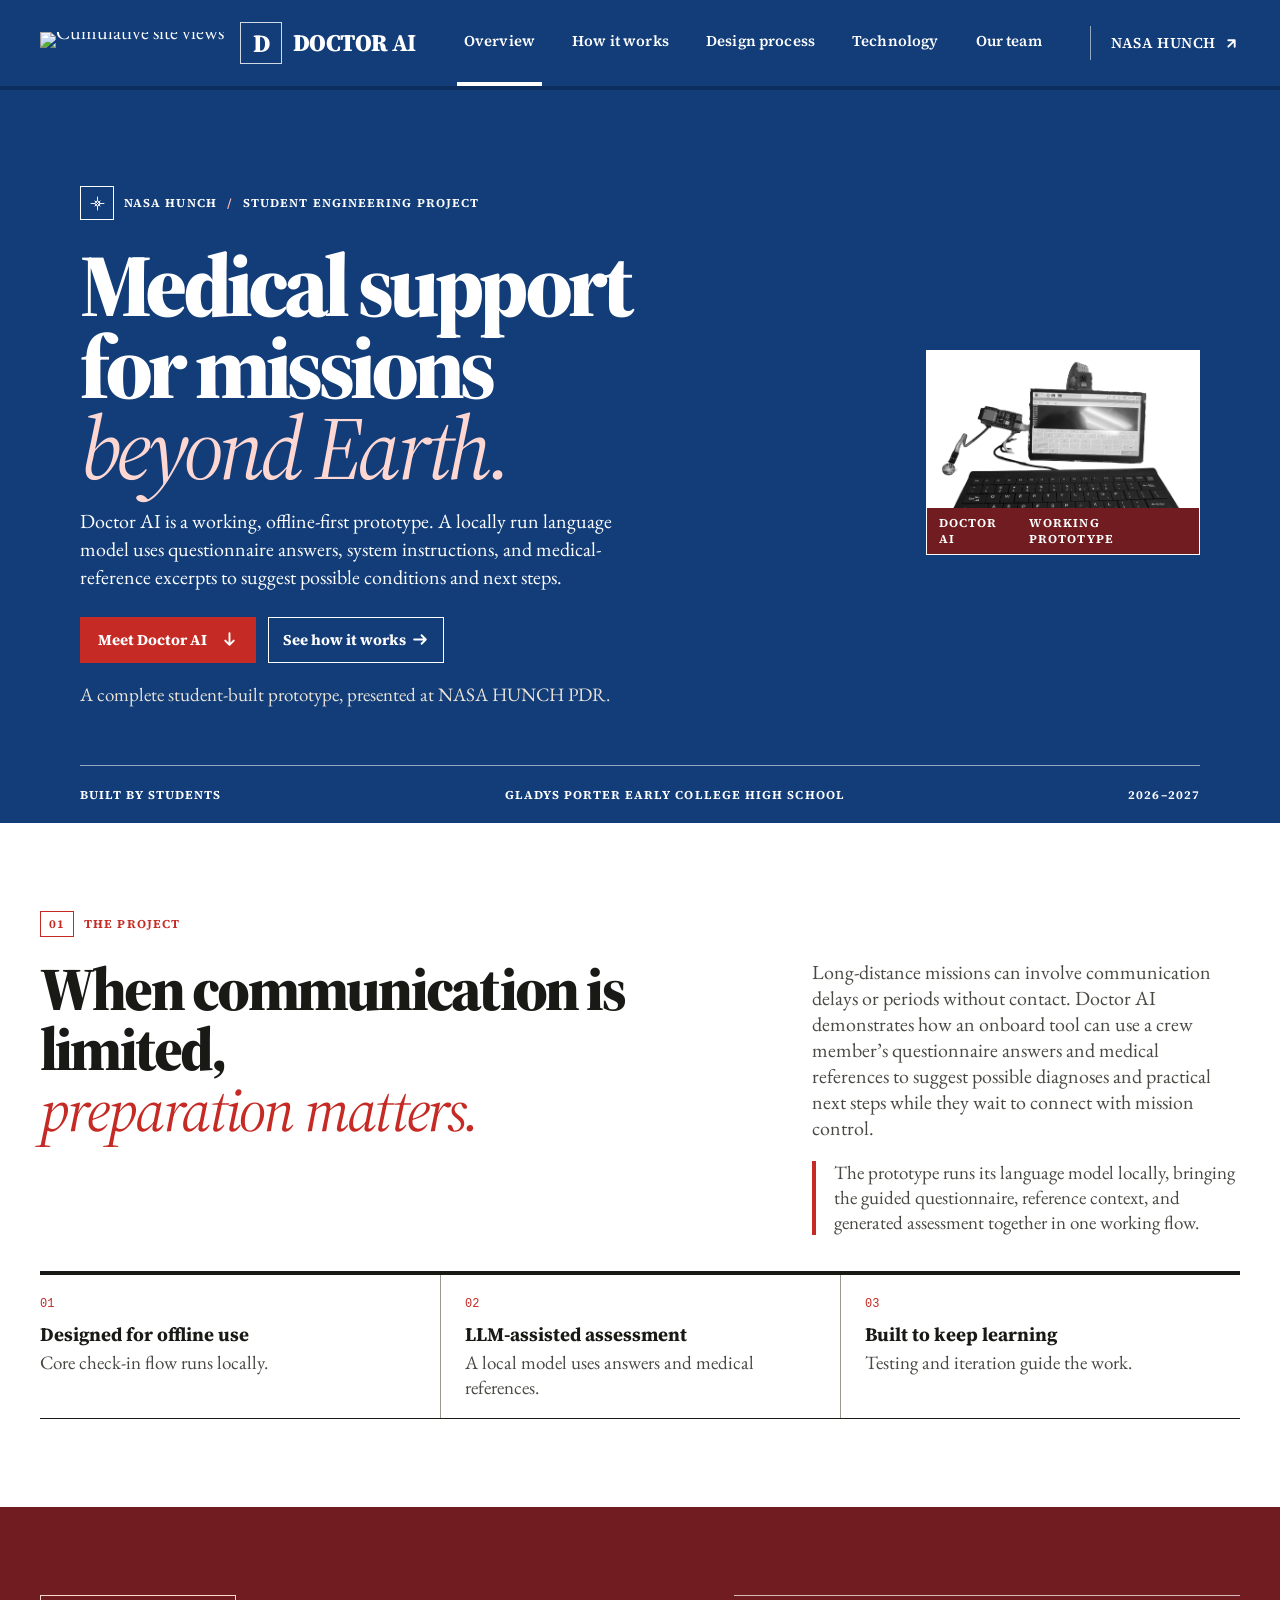
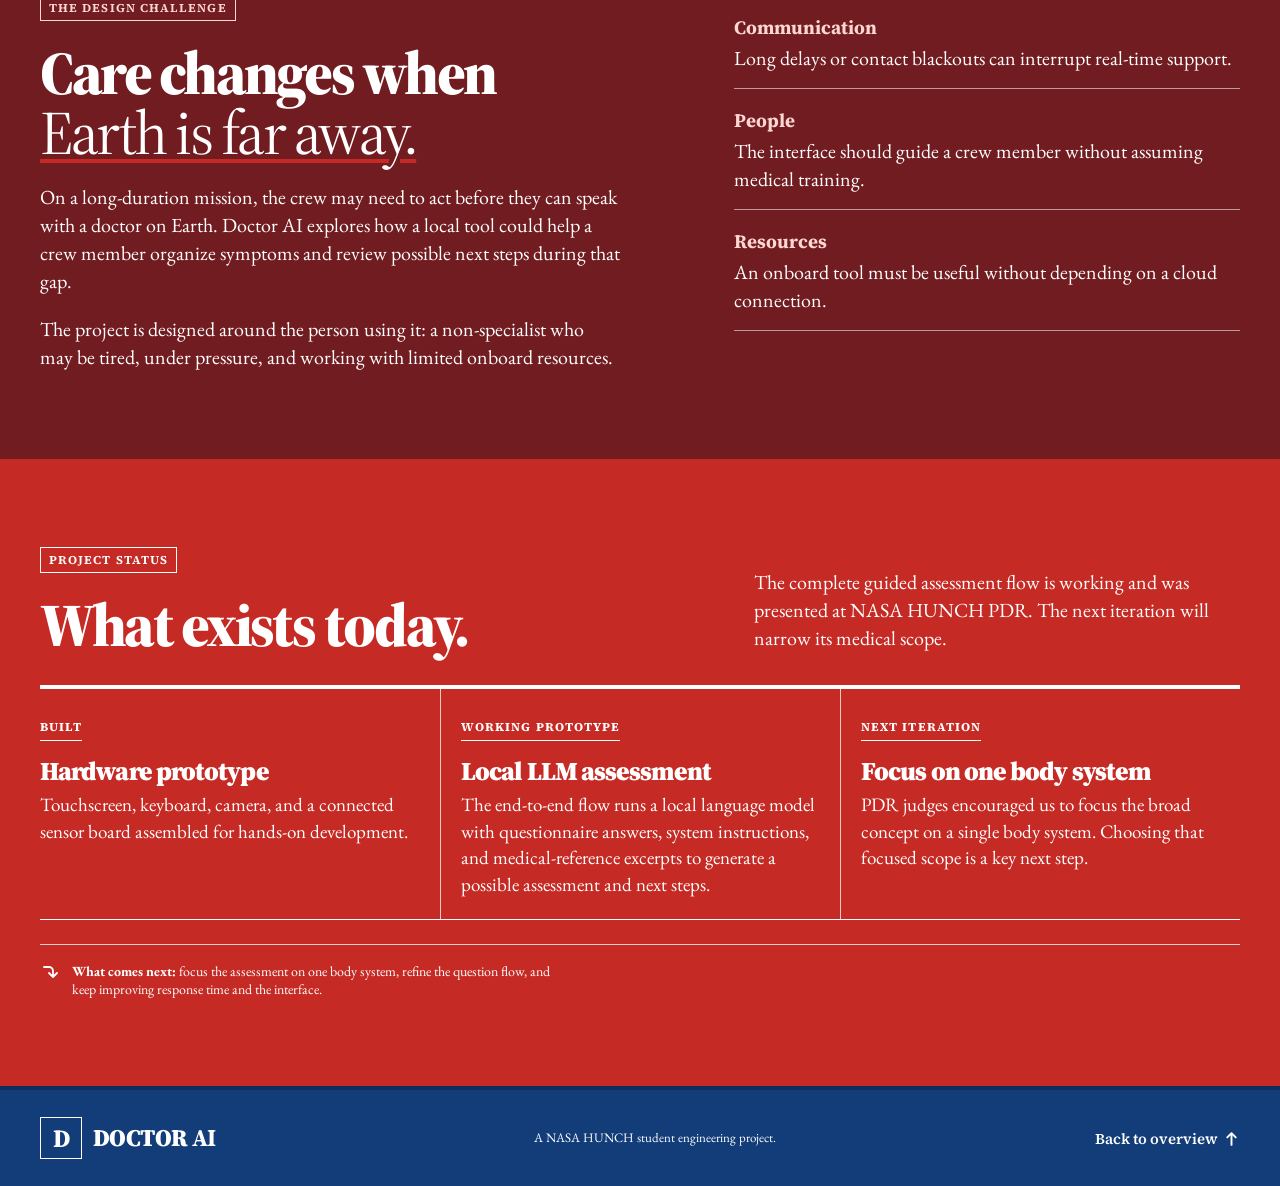
==== commit 24c1be9d: "Add cumulative site view counter" ====
--- a/website/index.html
+++ b/website/index.html
@@ -12,16 +12,21 @@
     <link rel="preconnect" href="https://fonts.googleapis.com" />
     <link rel="preconnect" href="https://fonts.gstatic.com" crossorigin />
     <link href="https://fonts.googleapis.com/css2?family=EB+Garamond:ital,wght@0,400;0,500;0,600;0,700;1,400;1,500&family=Source+Serif+4:wght@400;500;600;700;800;900&display=swap" rel="stylesheet" />
-    <link rel="stylesheet" href="styles.css?v=9" />
+    <link rel="stylesheet" href="styles.css?v=10" />
     <script src="script.js" defer></script>
   </head>
   <body>
     <a class="skip-link" href="#main">Skip to content</a>
     <header class="site-header">
-      <a class="wordmark" href="index.html#top" aria-label="Doctor AI home">
-        <span class="wordmark-mark" aria-hidden="true">D</span>
-        <span>DOCTOR <b>AI</b></span>
-      </a>
+      <div class="header-identity">
+        <span class="view-counter" aria-label="Cumulative site views">
+          <img src="https://api.visitorbadge.io/api/visitors?path=doctor-ai-nasa-hunch-yamert34-github-pages&amp;label=SITE%20VIEWS&amp;labelColor=%230c2e5e&amp;countColor=%23c52a24&amp;style=flat" alt="Cumulative site views" referrerpolicy="no-referrer" />
+        </span>
+        <a class="wordmark" href="index.html#top" aria-label="Doctor AI home">
+          <span class="wordmark-mark" aria-hidden="true">D</span>
+          <span>DOCTOR <b>AI</b></span>
+        </a>
+      </div>
       <button class="menu-toggle" type="button" aria-expanded="false" aria-controls="site-nav">
         <span class="sr-only">Toggle navigation</span>
         <svg aria-hidden="true" viewBox="0 0 24 24" focusable="false"><path d="M4 7h16M4 17h16" /></svg>
--- a/website/styles.css
+++ b/website/styles.css
@@ -331,6 +331,35 @@
     animation-iteration-count: 1 !important;
     transition-duration: .01ms !important;
   }
+}
+
+.header-identity {
+  display: flex;
+  min-width: 0;
+  align-items: center;
+  gap: 16px;
+}
+.view-counter {
+  display: inline-flex;
+  flex: 0 0 auto;
+  align-items: center;
+  line-height: 0;
+}
+.view-counter img {
+  display: block;
+  width: auto;
+  height: 22px;
+}
+
+@media (max-width: 1100px) {
+  .header-identity { gap: 10px; }
+}
+
+@media (max-width: 700px) {
+  .header-identity { gap: 8px; }
+  .view-counter img { height: 20px; }
+  .wordmark { font-size: 18px; }
+  .wordmark-mark { width: 32px; height: 32px; font-size: 20px; }
 }
 
 /* Applied design-system layer: quiet surfaces, real project evidence, clear status. */
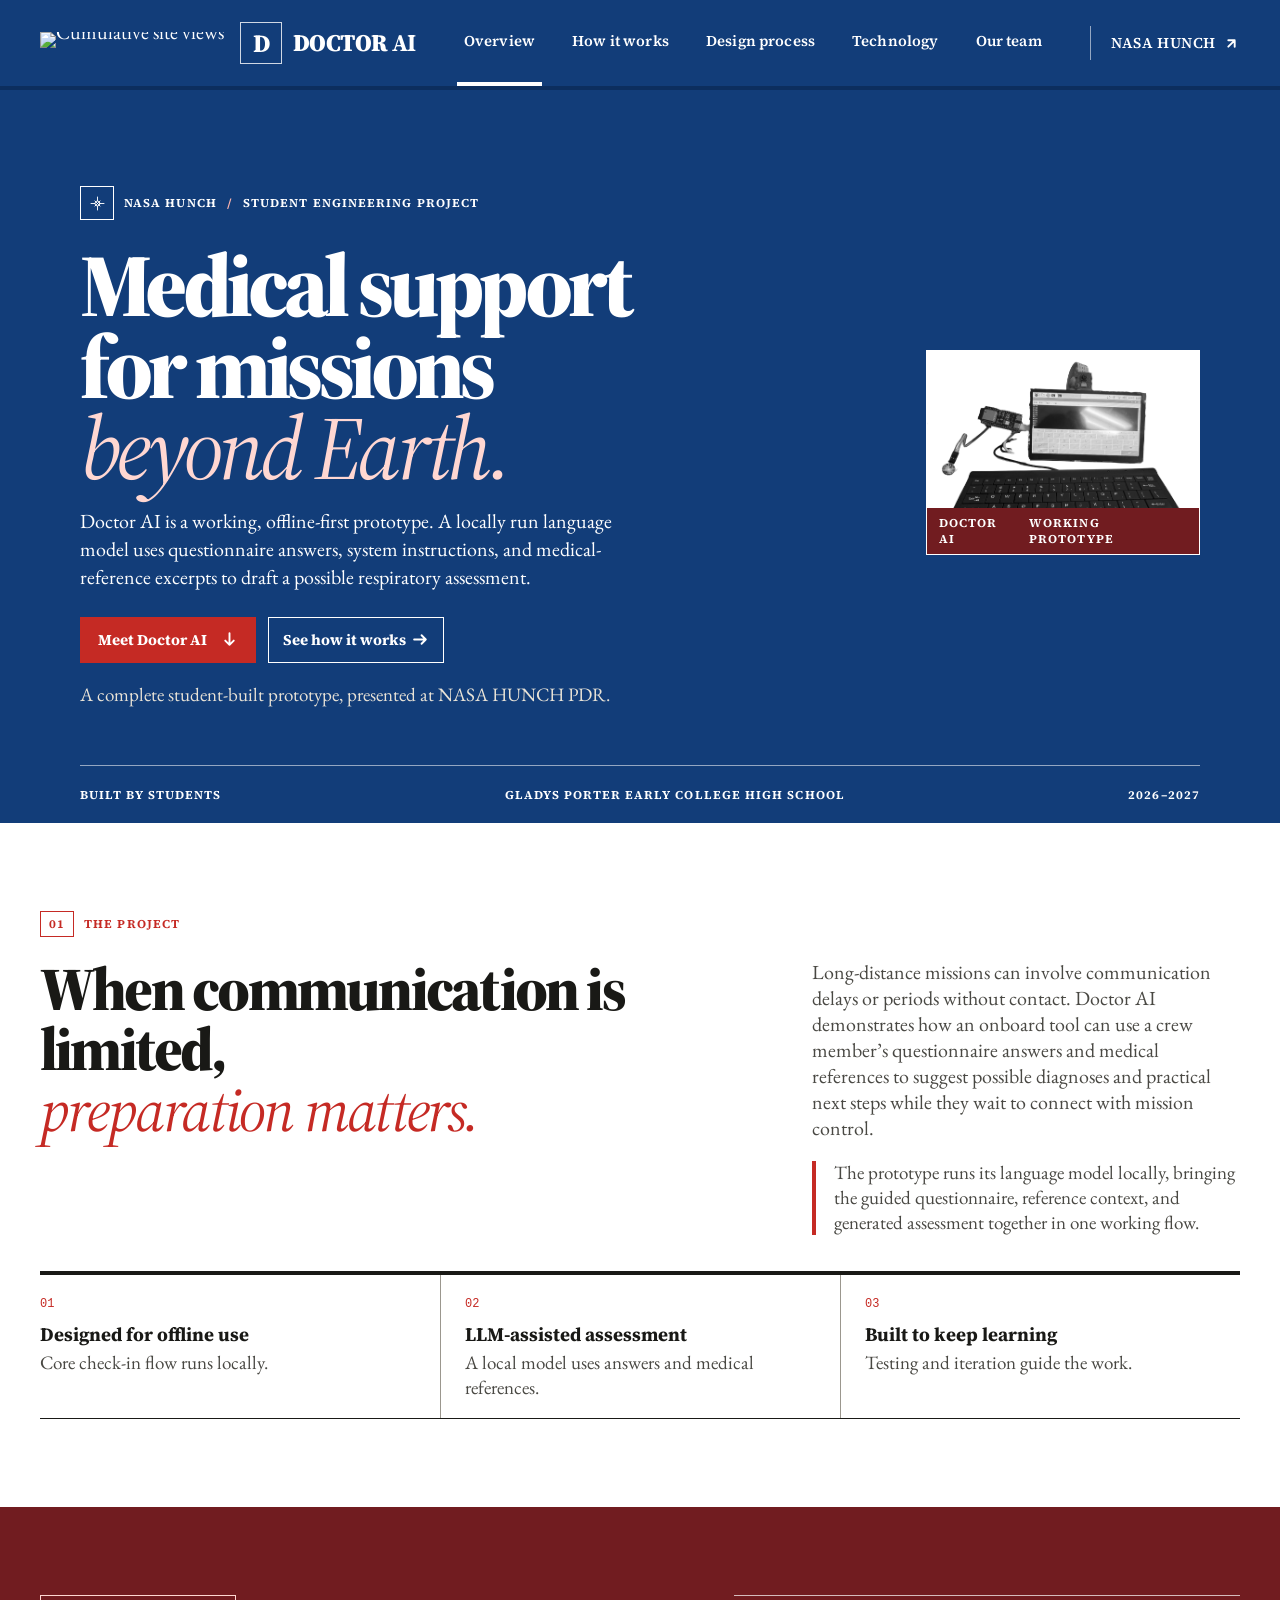
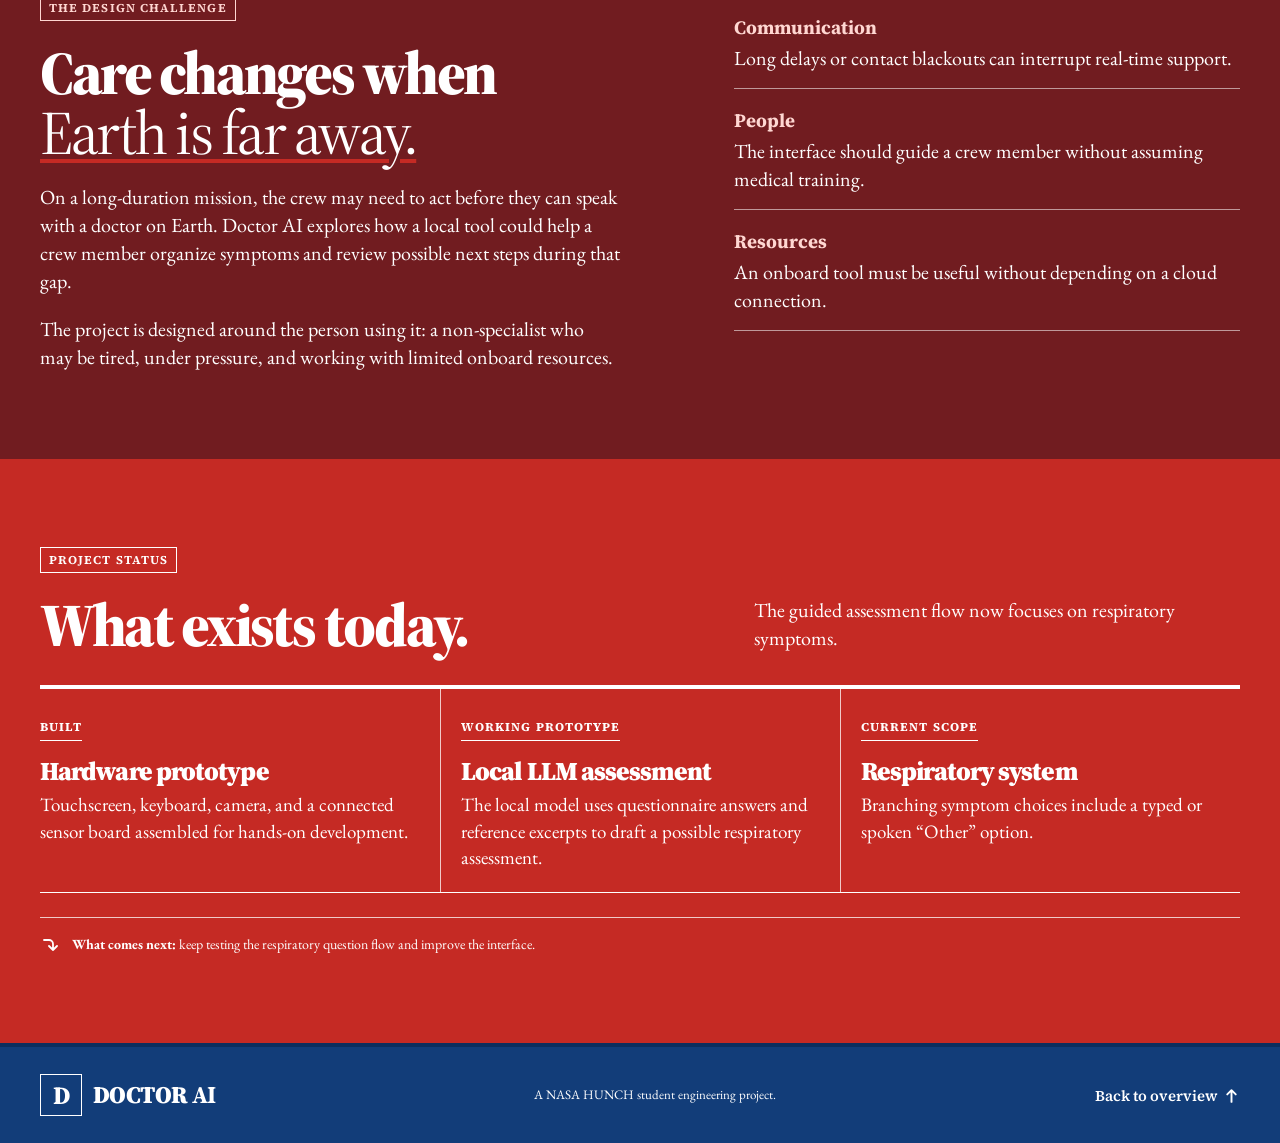
==== commit 722cf1a6: "Spread project imagery across website" ====
--- a/website/index.html
+++ b/website/index.html
@@ -12,7 +12,7 @@
     <link rel="preconnect" href="https://fonts.googleapis.com" />
     <link rel="preconnect" href="https://fonts.gstatic.com" crossorigin />
     <link href="https://fonts.googleapis.com/css2?family=EB+Garamond:ital,wght@0,400;0,500;0,600;0,700;1,400;1,500&family=Source+Serif+4:wght@400;500;600;700;800;900&display=swap" rel="stylesheet" />
-    <link rel="stylesheet" href="styles.css?v=10" />
+    <link rel="stylesheet" href="styles.css?v=11" />
     <script src="script.js" defer></script>
   </head>
   <body>
@@ -61,7 +61,7 @@
             <p class="hero-description">
               Doctor AI is a working, offline-first prototype. A locally run language model
               uses questionnaire answers, system instructions, and medical-reference
-              excerpts to suggest possible conditions and next steps.
+              excerpts to draft a possible respiratory assessment.
             </p>
             <div class="hero-actions">
               <a class="button button-primary" href="#project">
@@ -133,7 +133,7 @@
               <div class="section-label"><span>PROJECT STATUS</span></div>
               <h2 id="status-title">What exists today.</h2>
             </div>
-            <p>The complete guided assessment flow is working and was presented at NASA HUNCH PDR. The next iteration will narrow its medical scope.</p>
+            <p>The guided assessment flow now focuses on respiratory symptoms.</p>
           </div>
           <div class="status-grid">
             <article class="status-card">
@@ -144,17 +144,17 @@
             <article class="status-card">
               <span class="status-tag status-working">WORKING PROTOTYPE</span>
               <h3>Local LLM assessment</h3>
-              <p>The end-to-end flow runs a local language model with questionnaire answers, system instructions, and medical-reference excerpts to generate a possible assessment and next steps.</p>
+              <p>The local model uses questionnaire answers and reference excerpts to draft a possible respiratory assessment.</p>
             </article>
             <article class="status-card">
-              <span class="status-tag status-next">NEXT ITERATION</span>
-              <h3>Focus on one body system</h3>
-              <p>PDR judges encouraged us to focus the broad concept on a single body system. Choosing that focused scope is a key next step.</p>
+              <span class="status-tag status-working">CURRENT SCOPE</span>
+              <h3>Respiratory system</h3>
+              <p>Branching symptom choices include a typed or spoken “Other” option.</p>
             </article>
           </div>
           <div class="status-note">
             <svg class="icon status-note-mark" aria-hidden="true" viewBox="0 0 20 20" focusable="false"><path d="M4 5h5a4 4 0 0 1 4 4v6m0 0 4-4m-4 4-4-4" /></svg>
-            <p><b>What comes next:</b> focus the assessment on one body system, refine the question flow, and keep improving response time and the interface.</p>
+            <p><b>What comes next:</b> keep testing the respiratory question flow and improve the interface.</p>
           </div>
         </div>
       </section>
--- a/website/styles.css
+++ b/website/styles.css
@@ -333,6 +333,43 @@
   }
 }
 
+.workflow-evidence, .hardware-evidence {
+  display: grid;
+  grid-template-columns: repeat(2, minmax(0, 1fr));
+  gap: var(--dp-spacing-grid-gap);
+  margin-top: 30px;
+}
+.evidence-figure {
+  min-width: 0;
+  margin: 0;
+  overflow: hidden;
+  border: 1px solid currentColor;
+  background: rgba(255, 255, 255, .08);
+}
+.evidence-figure > img, .evidence-figure > video {
+  display: block;
+  width: 100%;
+  aspect-ratio: 16 / 9;
+  object-fit: contain;
+  background: #e7e8e9;
+}
+.evidence-figure figcaption {
+  display: grid;
+  gap: 2px;
+  padding: 12px 14px;
+  border-top: 1px solid currentColor;
+}
+.evidence-figure figcaption b { font-size: 17px; }
+.evidence-figure figcaption span { font-size: var(--dp-typography-reading-compact); }
+.workflow-evidence .evidence-figure figcaption,
+.hardware-evidence .evidence-figure figcaption { color: #fff; }
+.review-evidence { align-self: start; }
+.review-evidence > img { aspect-ratio: 4 / 3; object-fit: cover; }
+
+@media (max-width: 760px) {
+  .workflow-evidence, .hardware-evidence { grid-template-columns: 1fr; gap: 18px; }
+}
+
 .header-identity {
   display: flex;
   min-width: 0;
@@ -1328,6 +1365,9 @@
 .project-gallery figcaption { min-height: 78px; border-color: var(--newsprint-red-bright); }
 .project-gallery figcaption b { color: var(--dp-color-ink); font: 700 20px var(--dp-typography-display); }
 .project-gallery figcaption span { color: var(--dp-color-ink-secondary); font-size: var(--dp-typography-reading-compact); }
+.project-gallery figure.gallery-video-feature { grid-column: span 2; }
+.gallery-video-frame { background: #171717; }
+.gallery-video { display: block; width: 100%; max-height: 100%; object-fit: contain; }
 
 .team { color: var(--dp-color-ink); background: var(--dp-color-ground-muted); }
 .team h2 { color: var(--dp-color-ink); }
@@ -1463,7 +1503,7 @@
   .hardware-items { grid-template-columns: 1fr; }
   .hardware-items > div, .hardware-items > div:nth-child(even) { grid-template-columns: 1fr; gap: 4px; padding: 13px 0; border-left: 0; }
   .project-gallery { grid-template-columns: 1fr; }
-  .project-gallery figure:nth-child(n) { border-left: 0; }
+  .project-gallery figure:nth-child(n) { grid-column: auto; border-left: 0; }
   .gallery-image, .project-gallery figure:first-child .gallery-image { height: auto; min-height: 180px; max-height: 300px; }
   .project-gallery img { height: auto; min-height: 180px; max-height: 300px; }
   .team-details > div { grid-template-columns: 110px 1fr; gap: 10px; }
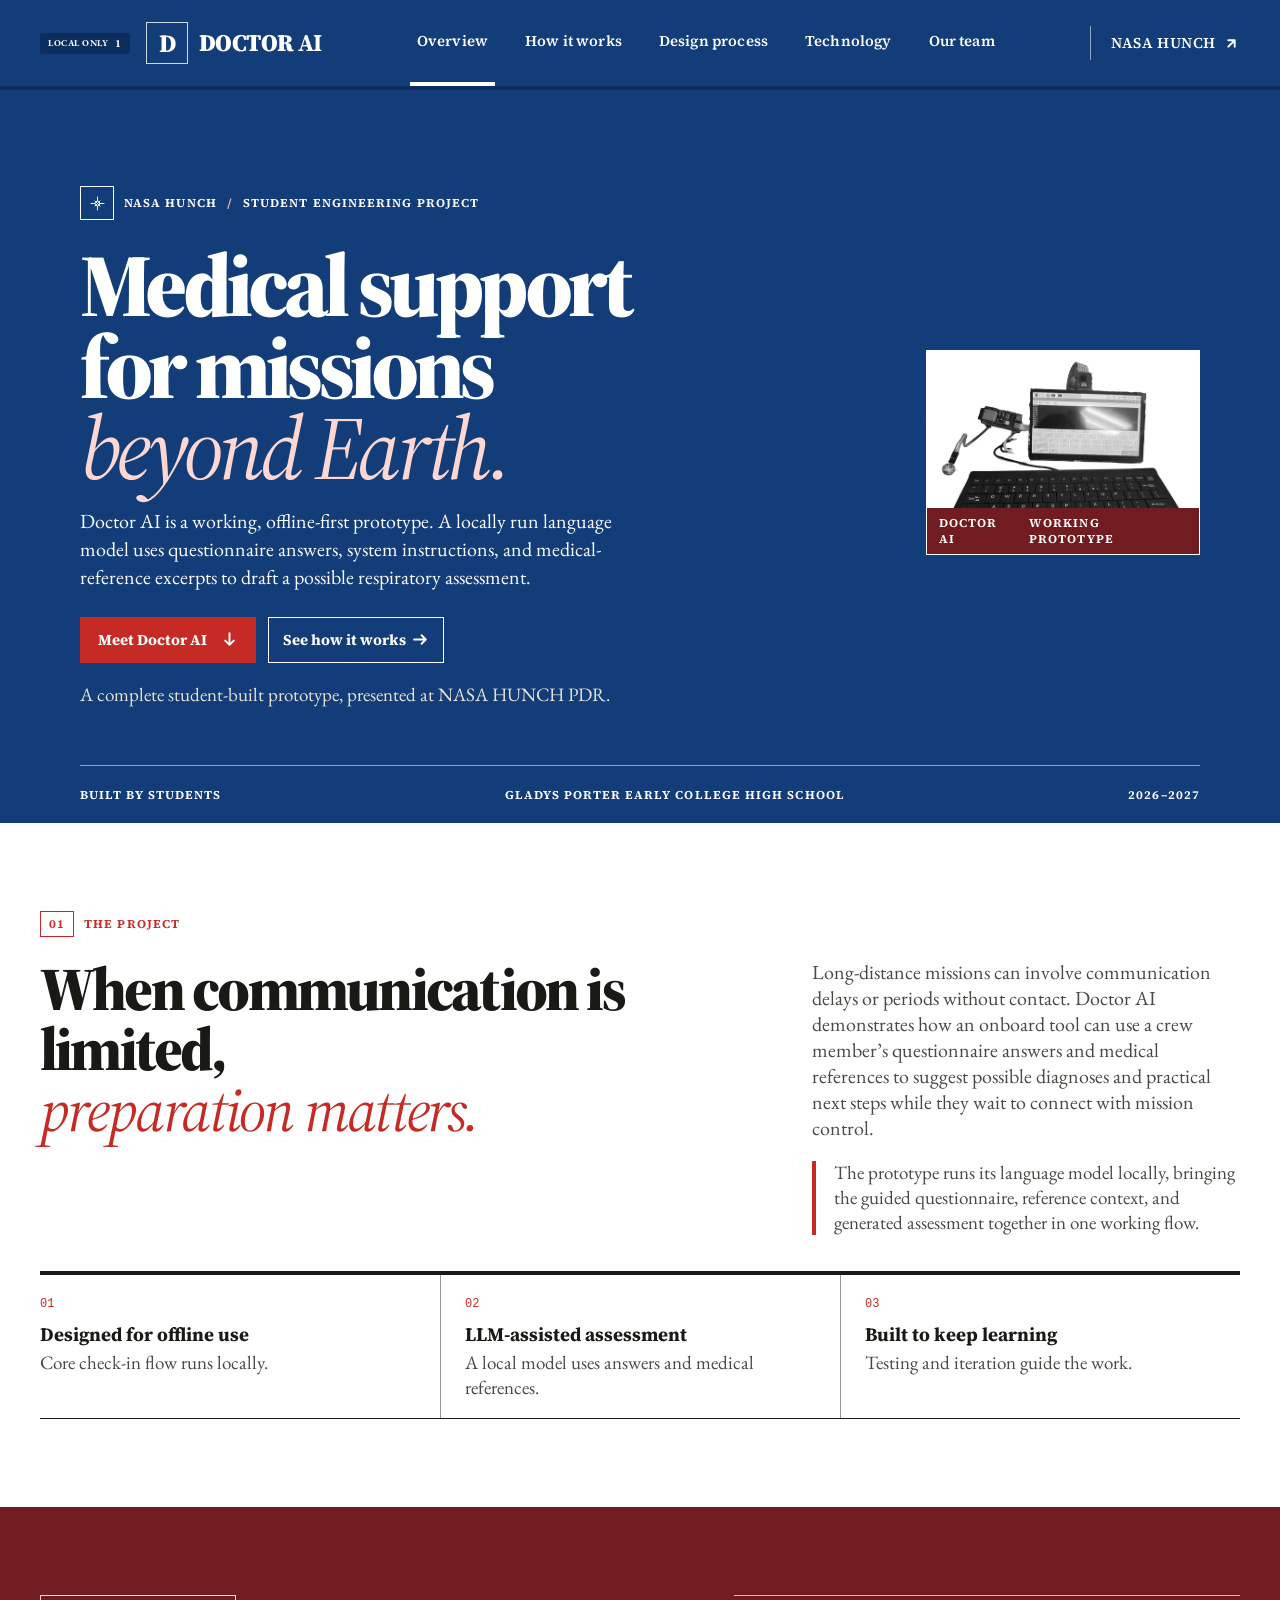
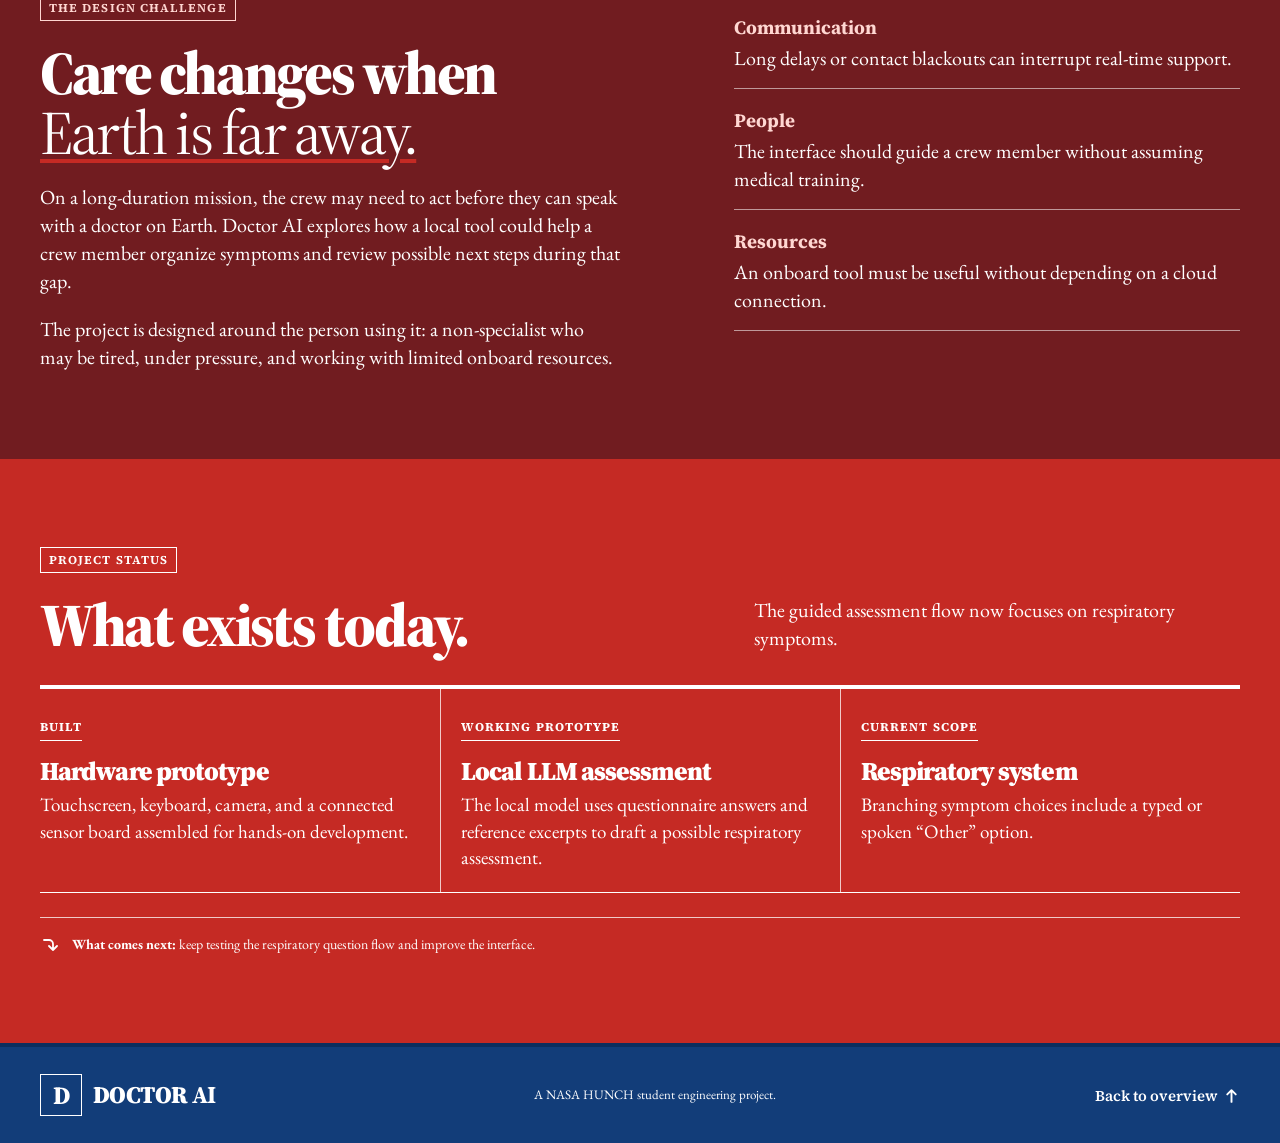
==== commit 4f68e4ed: "Count site visits once per browser" ====
--- a/website/index.html
+++ b/website/index.html
@@ -12,15 +12,15 @@
     <link rel="preconnect" href="https://fonts.googleapis.com" />
     <link rel="preconnect" href="https://fonts.gstatic.com" crossorigin />
     <link href="https://fonts.googleapis.com/css2?family=EB+Garamond:ital,wght@0,400;0,500;0,600;0,700;1,400;1,500&family=Source+Serif+4:wght@400;500;600;700;800;900&display=swap" rel="stylesheet" />
-    <link rel="stylesheet" href="styles.css?v=11" />
-    <script src="script.js" defer></script>
+    <link rel="stylesheet" href="styles.css?v=12" />
+    <script src="script.js?v=2" defer></script>
   </head>
   <body>
     <a class="skip-link" href="#main">Skip to content</a>
     <header class="site-header">
       <div class="header-identity">
-        <span class="view-counter" aria-label="Cumulative site views">
-          <img src="https://api.visitorbadge.io/api/visitors?path=doctor-ai-nasa-hunch-yamert34-github-pages&amp;label=SITE%20VIEWS&amp;labelColor=%230c2e5e&amp;countColor=%23c52a24&amp;style=flat" alt="Cumulative site views" referrerpolicy="no-referrer" />
+        <span class="view-counter" aria-label="Unique browser count stored only in this browser">
+          <span>LOCAL ONLY</span><strong data-view-count>0</strong>
         </span>
         <a class="wordmark" href="index.html#top" aria-label="Doctor AI home">
           <span class="wordmark-mark" aria-hidden="true">D</span>
--- a/website/styles.css
+++ b/website/styles.css
@@ -380,12 +380,19 @@
   display: inline-flex;
   flex: 0 0 auto;
   align-items: center;
-  line-height: 0;
-}
-.view-counter img {
-  display: block;
-  width: auto;
-  height: 22px;
+  gap: 7px;
+  padding: 5px 8px;
+  border-radius: 3px;
+  background: #0c2e5e;
+  color: #fff;
+  font-family: var(--sans);
+  font-size: 9px;
+  font-weight: 700;
+  letter-spacing: 0.06em;
+  line-height: 1;
+}
+.view-counter strong {
+  font-size: 11px;
 }
 
 @media (max-width: 1100px) {
@@ -394,7 +401,6 @@
 
 @media (max-width: 700px) {
   .header-identity { gap: 8px; }
-  .view-counter img { height: 20px; }
   .wordmark { font-size: 18px; }
   .wordmark-mark { width: 32px; height: 32px; font-size: 20px; }
 }
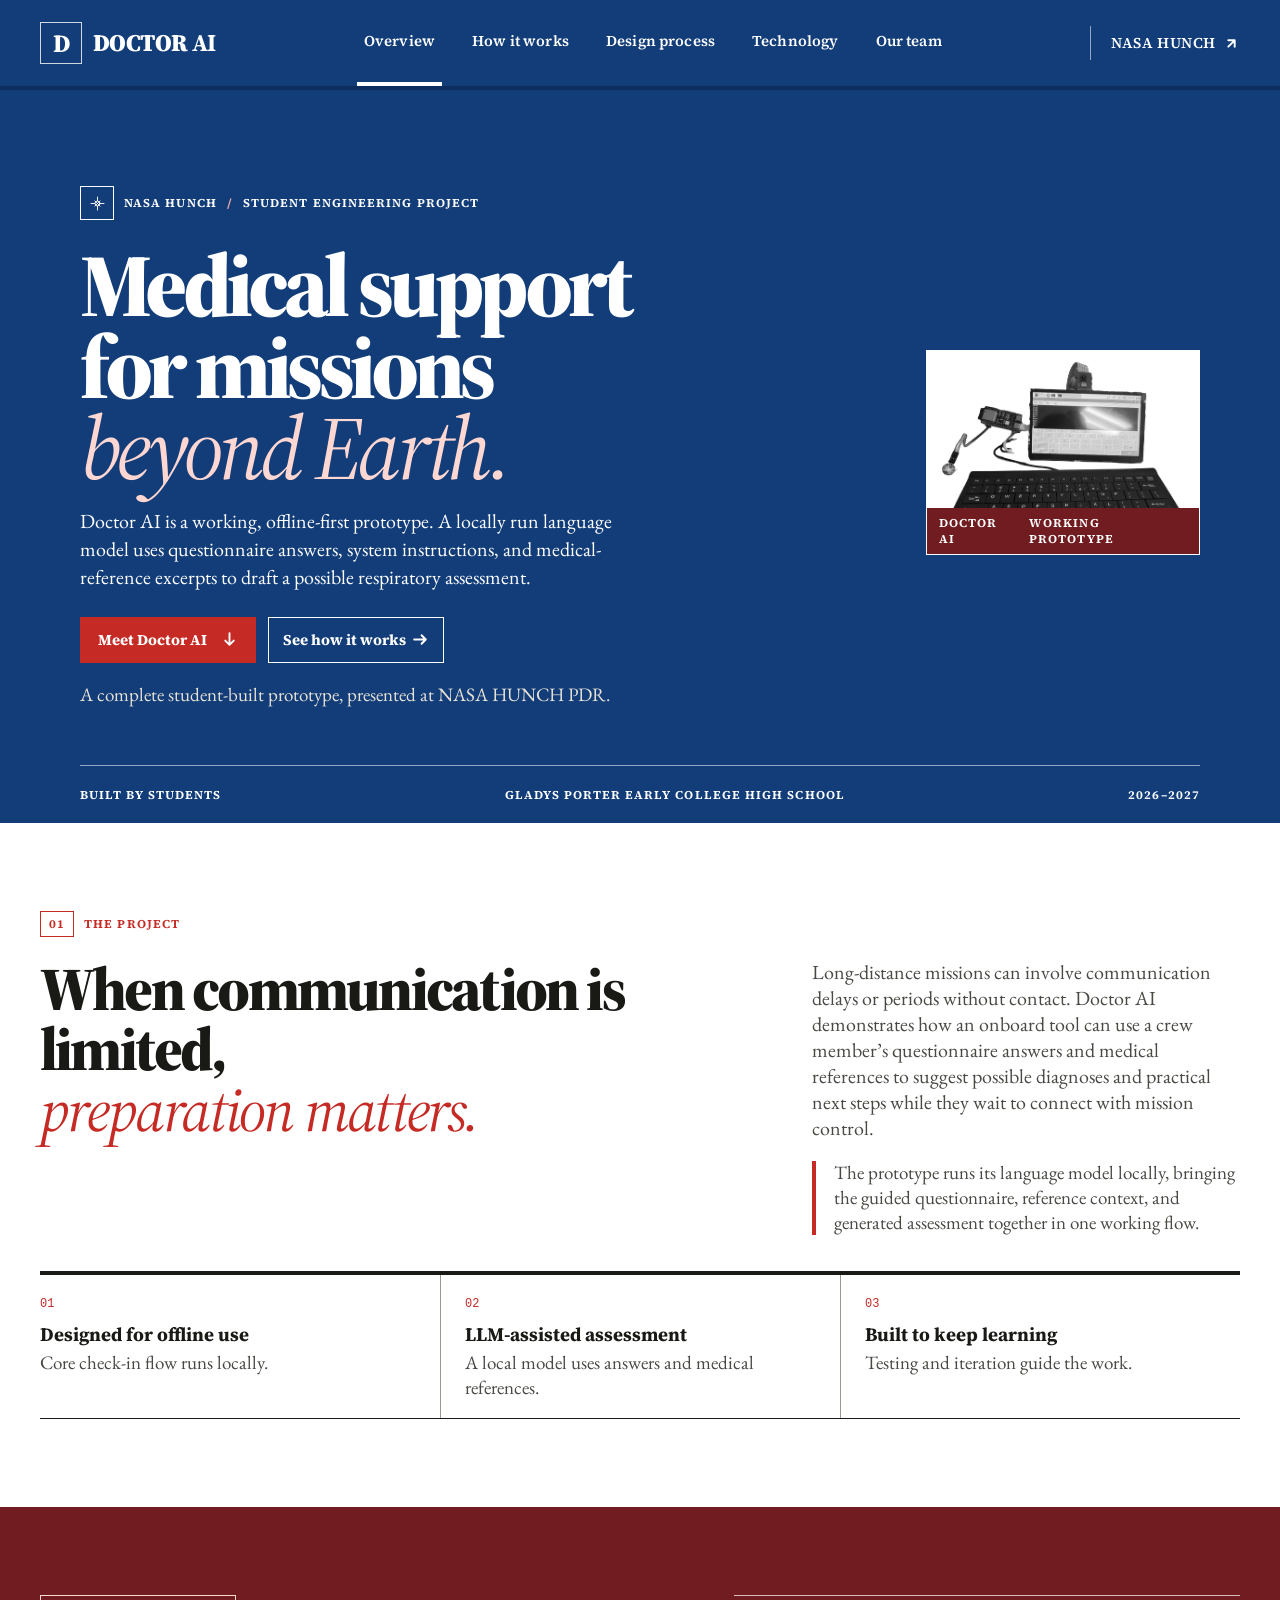
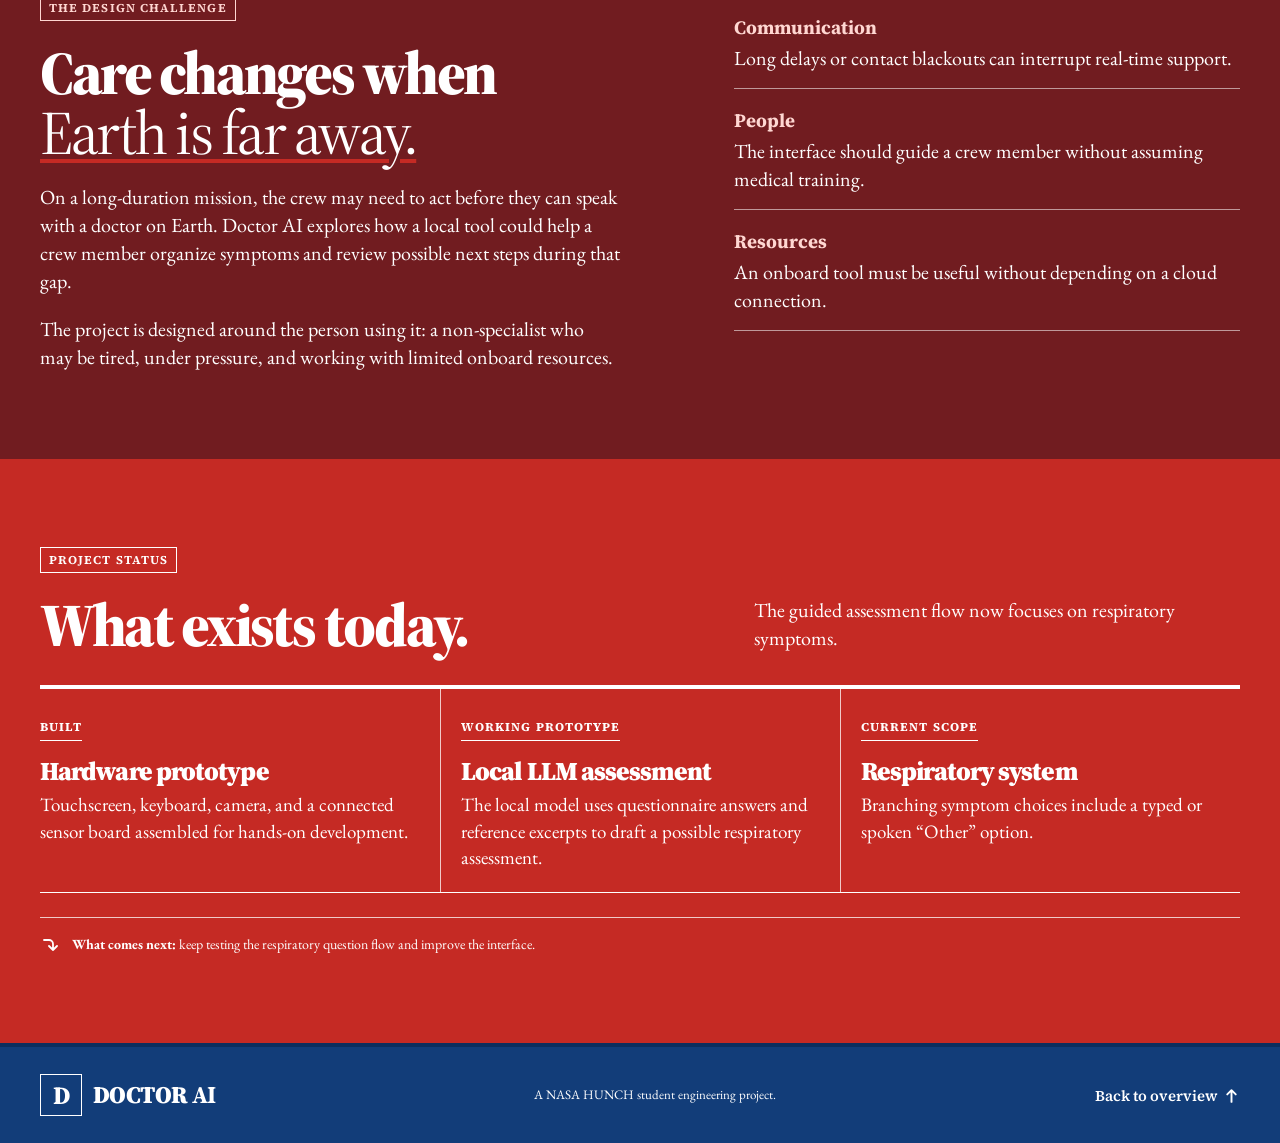
==== commit cdd3071f: "Remove website view counter" ====
--- a/website/index.html
+++ b/website/index.html
@@ -19,9 +19,6 @@
     <a class="skip-link" href="#main">Skip to content</a>
     <header class="site-header">
       <div class="header-identity">
-        <span class="view-counter" aria-label="Unique browser count stored only in this browser">
-          <span>LOCAL ONLY</span><strong data-view-count>0</strong>
-        </span>
         <a class="wordmark" href="index.html#top" aria-label="Doctor AI home">
           <span class="wordmark-mark" aria-hidden="true">D</span>
           <span>DOCTOR <b>AI</b></span>
--- a/website/styles.css
+++ b/website/styles.css
@@ -376,25 +376,6 @@
   align-items: center;
   gap: 16px;
 }
-.view-counter {
-  display: inline-flex;
-  flex: 0 0 auto;
-  align-items: center;
-  gap: 7px;
-  padding: 5px 8px;
-  border-radius: 3px;
-  background: #0c2e5e;
-  color: #fff;
-  font-family: var(--sans);
-  font-size: 9px;
-  font-weight: 700;
-  letter-spacing: 0.06em;
-  line-height: 1;
-}
-.view-counter strong {
-  font-size: 11px;
-}
-
 @media (max-width: 1100px) {
   .header-identity { gap: 10px; }
 }
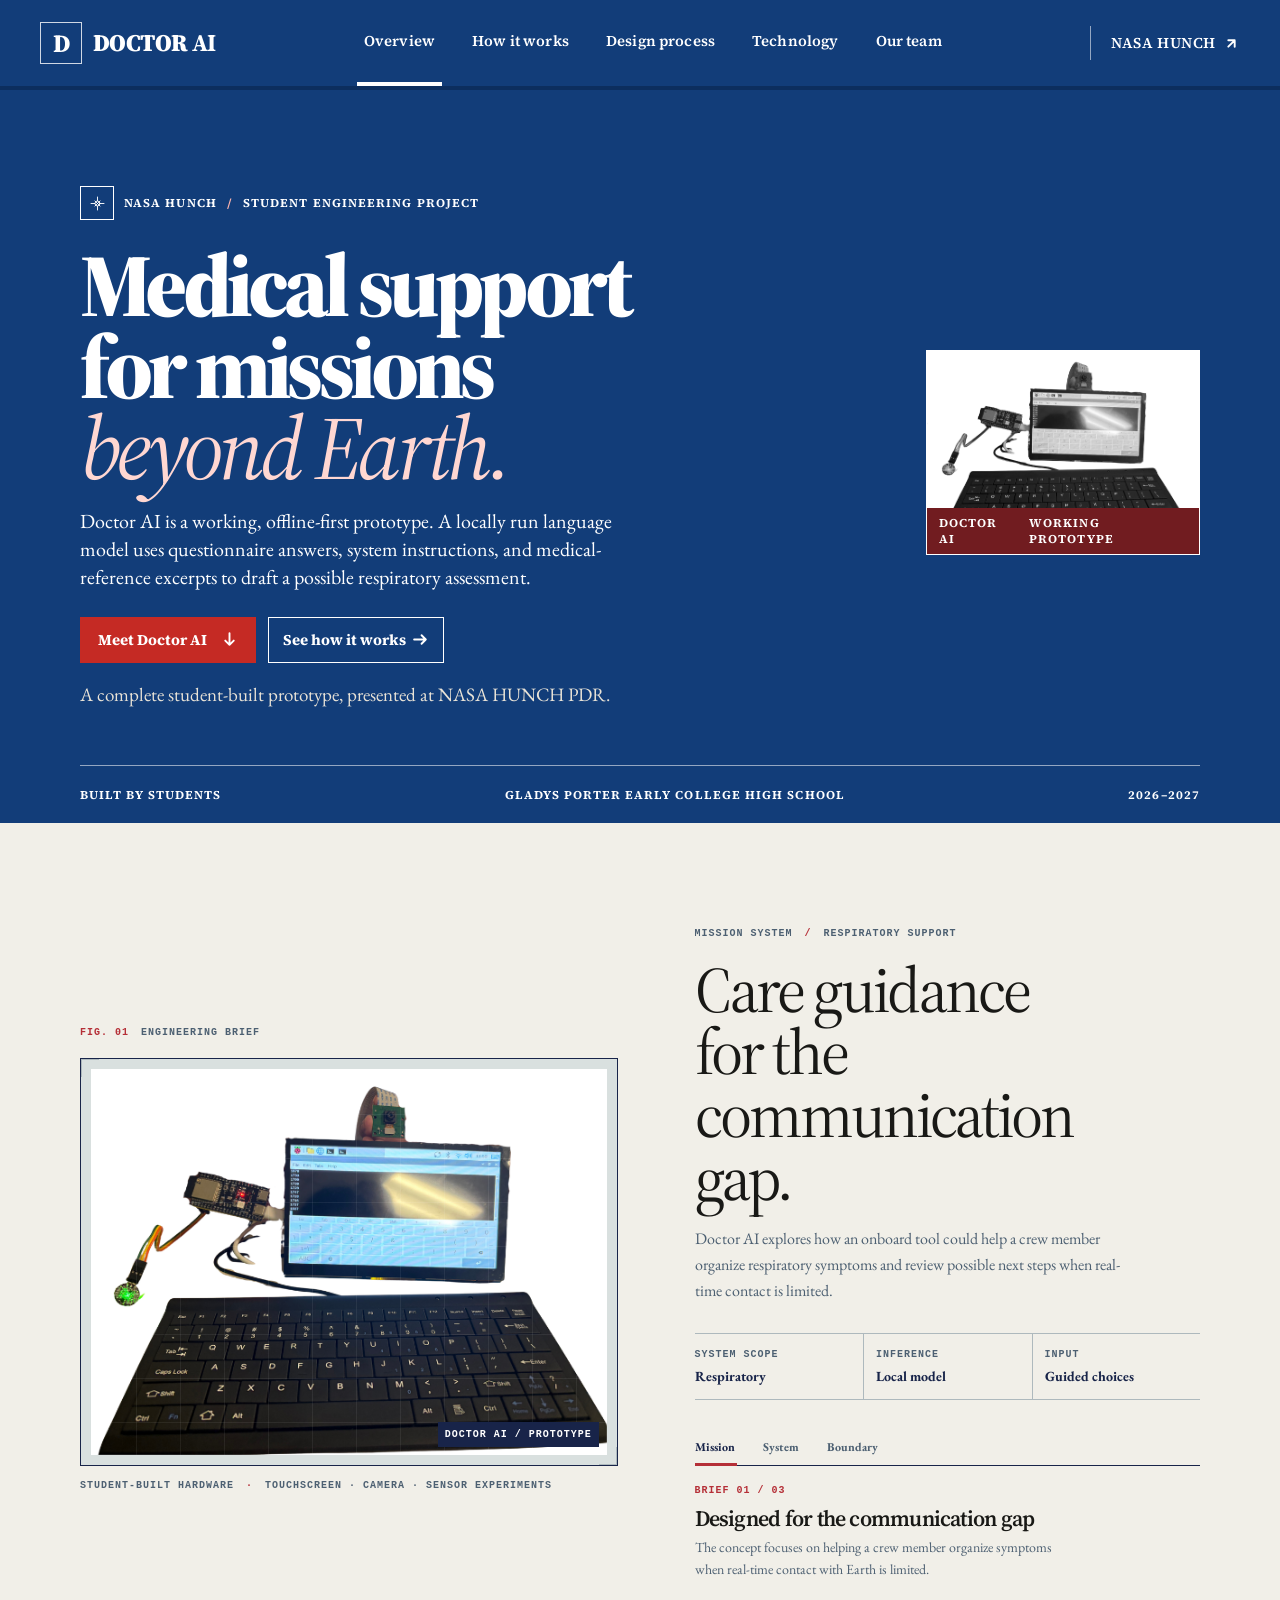
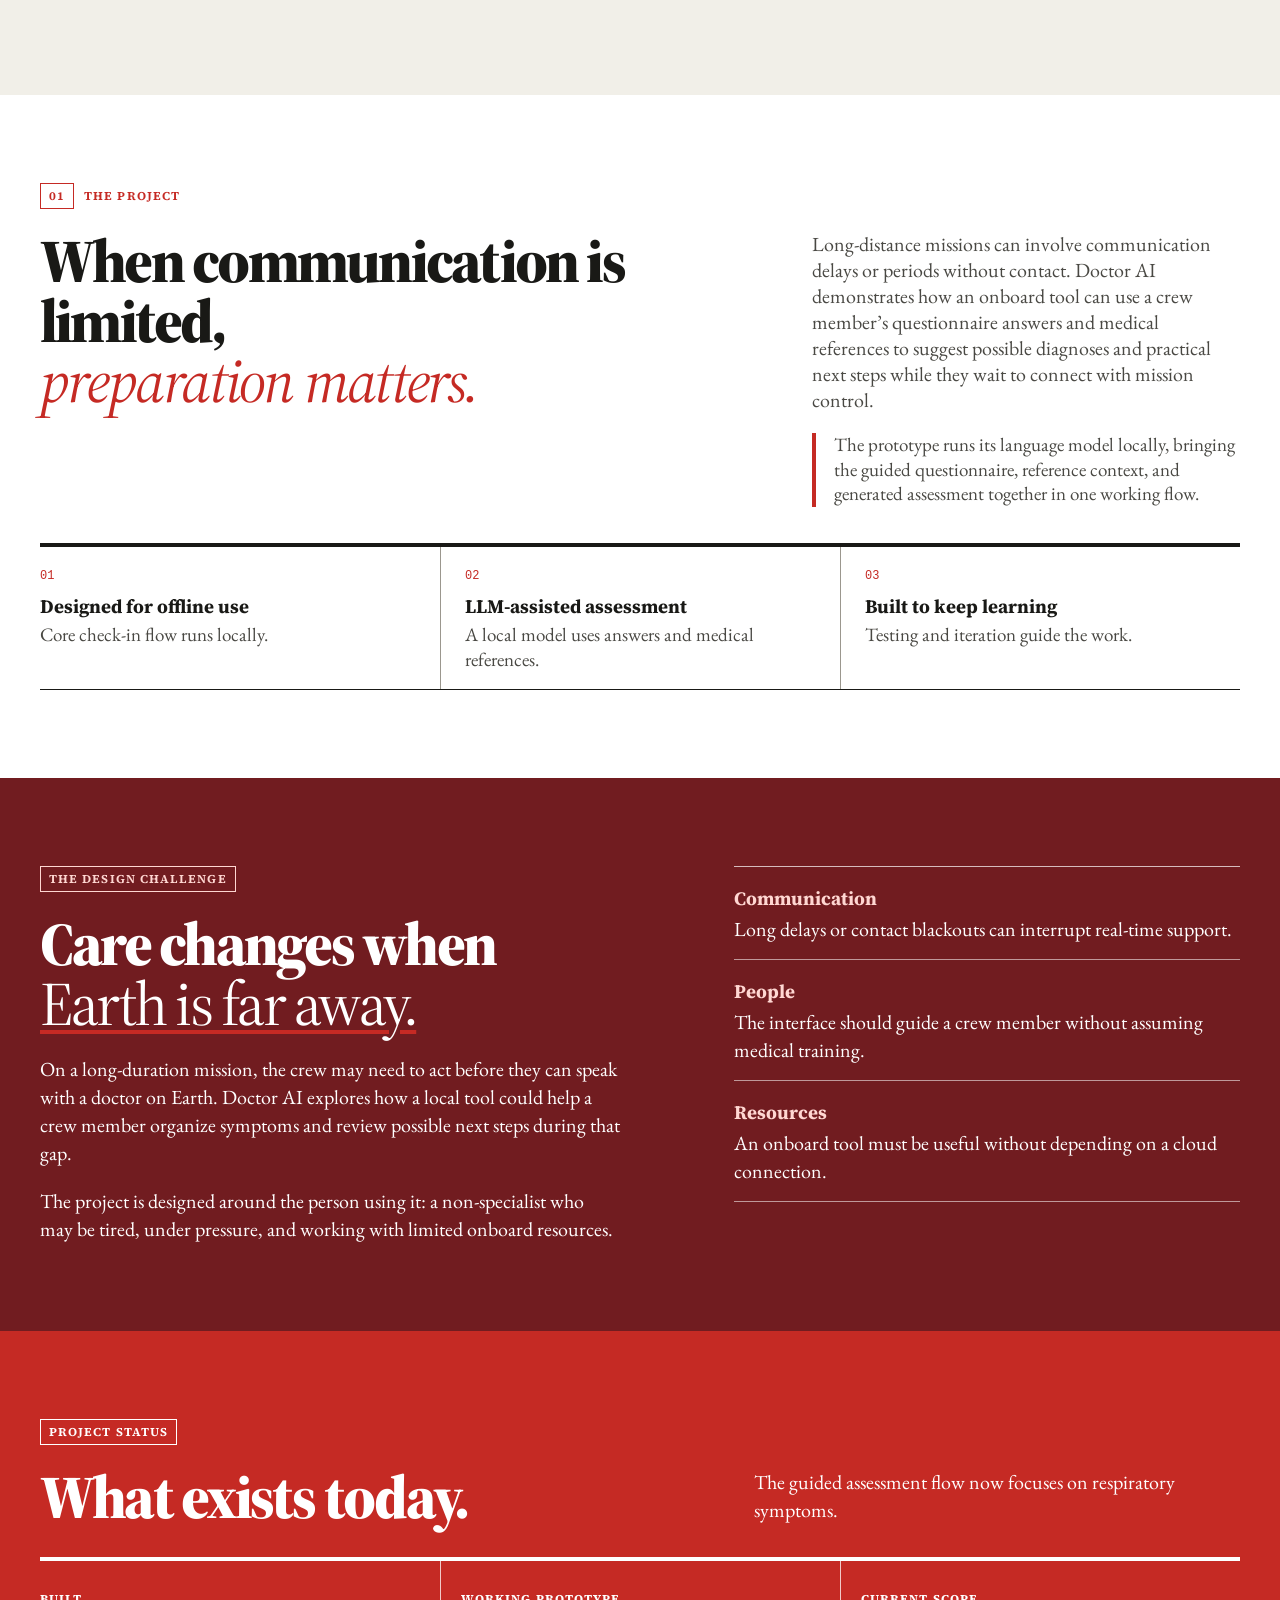
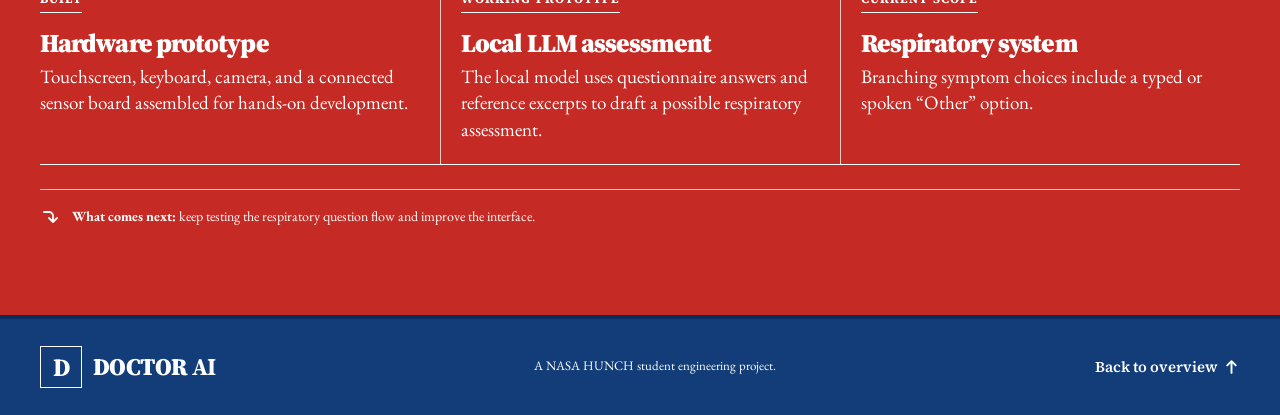
==== commit 86ec732f: "Add interactive engineering exhibit" ====
--- a/website/index.html
+++ b/website/index.html
@@ -12,8 +12,8 @@
     <link rel="preconnect" href="https://fonts.googleapis.com" />
     <link rel="preconnect" href="https://fonts.gstatic.com" crossorigin />
     <link href="https://fonts.googleapis.com/css2?family=EB+Garamond:ital,wght@0,400;0,500;0,600;0,700;1,400;1,500&family=Source+Serif+4:wght@400;500;600;700;800;900&display=swap" rel="stylesheet" />
-    <link rel="stylesheet" href="styles.css?v=12" />
-    <script src="script.js?v=2" defer></script>
+    <link rel="stylesheet" href="styles.css?v=13" />
+    <script src="script.js?v=3" defer></script>
   </head>
   <body>
     <a class="skip-link" href="#main">Skip to content</a>
@@ -80,6 +80,79 @@
         <div class="hero-bottom"><span>BUILT BY STUDENTS</span><span>GLADYS PORTER EARLY COLLEGE HIGH SCHOOL</span><span>2026–2027</span></div>
       </section>
 
+      <section class="mission-exhibit" aria-labelledby="mission-exhibit-title">
+        <div class="mission-exhibit__inner">
+          <div class="mission-exhibit__visual">
+            <p class="mission-exhibit__eyebrow"><span>FIG. 01</span> ENGINEERING BRIEF</p>
+            <figure class="mission-exhibit__figure">
+              <div class="mission-exhibit__frame">
+                <img
+                  src="assets/doctorai%20prototype.png"
+                  alt="Doctor AI student prototype with a touchscreen, keyboard, camera, and connected sensor board"
+                  loading="lazy"
+                />
+                <span class="mission-exhibit__reticle" aria-hidden="true">+</span>
+                <span class="mission-exhibit__image-label">DOCTOR AI / PROTOTYPE</span>
+              </div>
+              <figcaption>STUDENT-BUILT HARDWARE <span>·</span> TOUCHSCREEN · CAMERA · SENSOR EXPERIMENTS</figcaption>
+            </figure>
+          </div>
+
+          <div class="mission-exhibit__brief">
+            <p class="mission-exhibit__eyebrow">MISSION SYSTEM <span>/</span> RESPIRATORY SUPPORT</p>
+            <h2 id="mission-exhibit-title">Care guidance for the communication gap.</h2>
+            <p class="mission-exhibit__intro">
+              Doctor AI explores how an onboard tool could help a crew member organize
+              respiratory symptoms and review possible next steps when real-time contact is limited.
+            </p>
+
+            <dl class="mission-exhibit__specs" aria-label="Project at a glance">
+              <div><dt>SYSTEM SCOPE</dt><dd>Respiratory</dd></div>
+              <div><dt>INFERENCE</dt><dd>Local model</dd></div>
+              <div><dt>INPUT</dt><dd>Guided choices</dd></div>
+            </dl>
+
+            <div class="mission-exhibit__explorer">
+              <div class="mission-exhibit__controls" role="group" aria-label="Explore the project brief">
+                <button
+                  type="button"
+                  data-brief-button
+                  data-number="01"
+                  data-title="Designed for the communication gap"
+                  data-copy="The concept focuses on helping a crew member organize symptoms when real-time contact with Earth is limited."
+                  aria-pressed="true"
+                >Mission</button>
+                <button
+                  type="button"
+                  data-brief-button
+                  data-number="02"
+                  data-title="Answers meet local references"
+                  data-copy="A guided respiratory check-in provides context for a locally run model and relevant medical-reference excerpts."
+                  aria-pressed="false"
+                >System</button>
+                <button
+                  type="button"
+                  data-brief-button
+                  data-number="03"
+                  data-title="Support, not a diagnosis"
+                  data-copy="The prototype offers possible explanations for review. It does not replace medical judgment or established onboard protocol."
+                  aria-pressed="false"
+                >Boundary</button>
+              </div>
+
+              <div class="mission-exhibit__readout" aria-live="polite" aria-atomic="true">
+                <p class="mission-exhibit__readout-index">BRIEF <span data-brief-number>01</span> / 03</p>
+                <h3 data-brief-title>Designed for the communication gap</h3>
+                <p data-brief-copy>
+                  The concept focuses on helping a crew member organize symptoms when
+                  real-time contact with Earth is limited.
+                </p>
+              </div>
+            </div>
+          </div>
+        </div>
+      </section>
+
       <section class="project section-pad" id="project">
         <div class="section-wrap">
           <div class="section-label"><span>01</span> THE PROJECT</div>
--- a/website/styles.css
+++ b/website/styles.css
@@ -384,6 +384,266 @@
   .header-identity { gap: 8px; }
   .wordmark { font-size: 18px; }
   .wordmark-mark { width: 32px; height: 32px; font-size: 20px; }
+}
+
+.mission-exhibit {
+  --exhibit-ink: #182449;
+  --exhibit-muted: #4d6072;
+  --exhibit-rule: #aeb9bd;
+  --exhibit-paper: #f1efe8;
+  --exhibit-red: #b52f37;
+
+  padding: clamp(56px, 8vw, 104px) 24px;
+  color: var(--exhibit-ink);
+  background-color: var(--exhibit-paper);
+  font-family: inherit;
+}
+
+.mission-exhibit *,
+.mission-exhibit *::before,
+.mission-exhibit *::after { box-sizing: border-box; }
+
+.mission-exhibit__inner {
+  display: grid;
+  grid-template-columns: minmax(0, 1fr) minmax(0, .94fr);
+  gap: clamp(36px, 6vw, 84px);
+  align-items: center;
+  width: min(1120px, 100%);
+  margin-inline: auto;
+}
+
+.mission-exhibit__eyebrow,
+.mission-exhibit__figure figcaption,
+.mission-exhibit__specs dt,
+.mission-exhibit__readout-index,
+.mission-exhibit__image-label {
+  font-family: var(--mono);
+  font-size: 10px;
+  font-weight: 700;
+  letter-spacing: .1em;
+  line-height: 1.5;
+}
+
+.mission-exhibit__eyebrow {
+  display: flex;
+  gap: 12px;
+  align-items: center;
+  margin: 0 0 18px;
+  color: var(--exhibit-muted);
+}
+
+.mission-exhibit__eyebrow span { color: var(--exhibit-red); }
+.mission-exhibit__figure { margin: 0; }
+
+.mission-exhibit__frame {
+  position: relative;
+  overflow: hidden;
+  padding: 10px;
+  border: 1px solid var(--exhibit-ink);
+  background:
+    linear-gradient(var(--exhibit-rule), var(--exhibit-rule)) left top / 18px 1px no-repeat,
+    linear-gradient(var(--exhibit-rule), var(--exhibit-rule)) left top / 1px 18px no-repeat,
+    linear-gradient(var(--exhibit-rule), var(--exhibit-rule)) right bottom / 18px 1px no-repeat,
+    linear-gradient(var(--exhibit-rule), var(--exhibit-rule)) right bottom / 1px 18px no-repeat,
+    #d9e0df;
+}
+
+.mission-exhibit__frame::after {
+  position: absolute;
+  inset: 10px;
+  z-index: 1;
+  border: 1px solid rgb(255 255 255 / 28%);
+  background-image:
+    linear-gradient(rgb(255 255 255 / 13%) 1px, transparent 1px),
+    linear-gradient(90deg, rgb(255 255 255 / 13%) 1px, transparent 1px);
+  background-size: 44px 44px;
+  content: "";
+  pointer-events: none;
+  transition: opacity 180ms ease;
+  opacity: .5;
+}
+
+.mission-exhibit__frame img {
+  display: block;
+  width: 100%;
+  aspect-ratio: 4 / 3;
+  object-fit: cover;
+  transition: filter 180ms ease, transform 300ms ease;
+}
+
+.mission-exhibit__frame:hover img {
+  filter: contrast(1.04);
+  transform: scale(1.015);
+}
+
+.mission-exhibit__image-label {
+  position: absolute;
+  z-index: 2;
+  right: 18px;
+  bottom: 18px;
+  padding: 5px 7px;
+  color: #fff;
+  background: var(--exhibit-ink);
+}
+
+.mission-exhibit__reticle {
+  position: absolute;
+  z-index: 2;
+  top: 50%;
+  left: 50%;
+  display: grid;
+  width: 28px;
+  height: 28px;
+  place-items: center;
+  border: 1px solid var(--exhibit-red);
+  border-radius: 50%;
+  color: var(--exhibit-red);
+  background: rgb(241 239 232 / 78%);
+  font: 20px/1 var(--mono);
+  pointer-events: none;
+  transform: translate(-50%, -50%);
+  transition: opacity 120ms ease;
+  opacity: 0;
+}
+
+.mission-exhibit__frame.is-tracking .mission-exhibit__reticle { opacity: 1; }
+
+.mission-exhibit__figure figcaption {
+  margin-top: 12px;
+  color: var(--exhibit-muted);
+}
+
+.mission-exhibit__figure figcaption span {
+  padding-inline: 5px;
+  color: var(--exhibit-red);
+}
+
+.mission-exhibit__brief h2 {
+  max-width: 12ch;
+  margin: 0 0 16px;
+  font-family: var(--serif);
+  font-size: clamp(38px, 5vw, 64px);
+  font-weight: 400;
+  letter-spacing: -.045em;
+  line-height: .98;
+}
+
+.mission-exhibit__intro {
+  max-width: 54ch;
+  margin: 0;
+  color: var(--exhibit-muted);
+  font-size: 16px;
+  line-height: 1.65;
+}
+
+.mission-exhibit__specs {
+  display: grid;
+  grid-template-columns: repeat(3, minmax(0, 1fr));
+  margin: 28px 0 30px;
+  border-block: 1px solid var(--exhibit-rule);
+}
+
+.mission-exhibit__specs div { min-width: 0; padding: 13px 10px 14px 0; }
+
+.mission-exhibit__specs div + div {
+  padding-left: 12px;
+  border-left: 1px solid var(--exhibit-rule);
+}
+
+.mission-exhibit__specs dt {
+  margin-bottom: 5px;
+  color: var(--exhibit-muted);
+}
+
+.mission-exhibit__specs dd { margin: 0; font-size: 14px; font-weight: 700; }
+
+.mission-exhibit__controls {
+  display: flex;
+  border-bottom: 1px solid var(--exhibit-ink);
+}
+
+.mission-exhibit__controls button {
+  position: relative;
+  padding: 10px 14px;
+  border: 0;
+  color: var(--exhibit-muted);
+  background: transparent;
+  cursor: pointer;
+  font: inherit;
+  font-size: 12px;
+  font-weight: 700;
+  line-height: 1.3;
+  transition: color 150ms ease;
+}
+
+.mission-exhibit__controls button:first-child { padding-left: 0; }
+
+.mission-exhibit__controls button::after {
+  position: absolute;
+  right: 12px;
+  bottom: -1px;
+  left: 12px;
+  height: 3px;
+  background: var(--exhibit-red);
+  content: "";
+  transform: scaleX(0);
+  transform-origin: left;
+  transition: transform 160ms ease;
+}
+
+.mission-exhibit__controls button:first-child::after { left: 0; }
+
+.mission-exhibit__controls button[aria-pressed="true"] { color: var(--exhibit-ink); }
+
+.mission-exhibit__controls button[aria-pressed="true"]::after { transform: scaleX(1); }
+
+.mission-exhibit__readout { min-height: 126px; padding-top: 17px; }
+
+.mission-exhibit__readout-index {
+  margin: 0 0 7px;
+  color: var(--exhibit-red);
+}
+
+.mission-exhibit__readout h3 {
+  margin: 0 0 5px;
+  font-family: var(--serif);
+  font-size: 22px;
+  font-weight: 600;
+  line-height: 1.2;
+}
+
+.mission-exhibit__readout > p:last-child {
+  max-width: 52ch;
+  margin: 0;
+  color: var(--exhibit-muted);
+  font-size: 14px;
+  line-height: 1.55;
+}
+
+.mission-exhibit button:focus-visible {
+  outline: 2px solid var(--exhibit-red);
+  outline-offset: 3px;
+}
+
+@media (max-width: 760px) {
+  .mission-exhibit__inner { grid-template-columns: 1fr; gap: 34px; }
+  .mission-exhibit__brief h2 { max-width: 15ch; font-size: clamp(40px, 11vw, 56px); }
+}
+
+@media (max-width: 420px) {
+  .mission-exhibit { padding-inline: 18px; }
+  .mission-exhibit__specs dt { font-size: 9px; }
+  .mission-exhibit__specs dd { font-size: 12px; }
+  .mission-exhibit__controls button { padding-inline: 10px; }
+}
+
+@media (prefers-reduced-motion: reduce) {
+  .mission-exhibit *,
+  .mission-exhibit *::before,
+  .mission-exhibit *::after {
+    scroll-behavior: auto !important;
+    transition-duration: .01ms !important;
+  }
 }
 
 /* Applied design-system layer: quiet surfaces, real project evidence, clear status. */
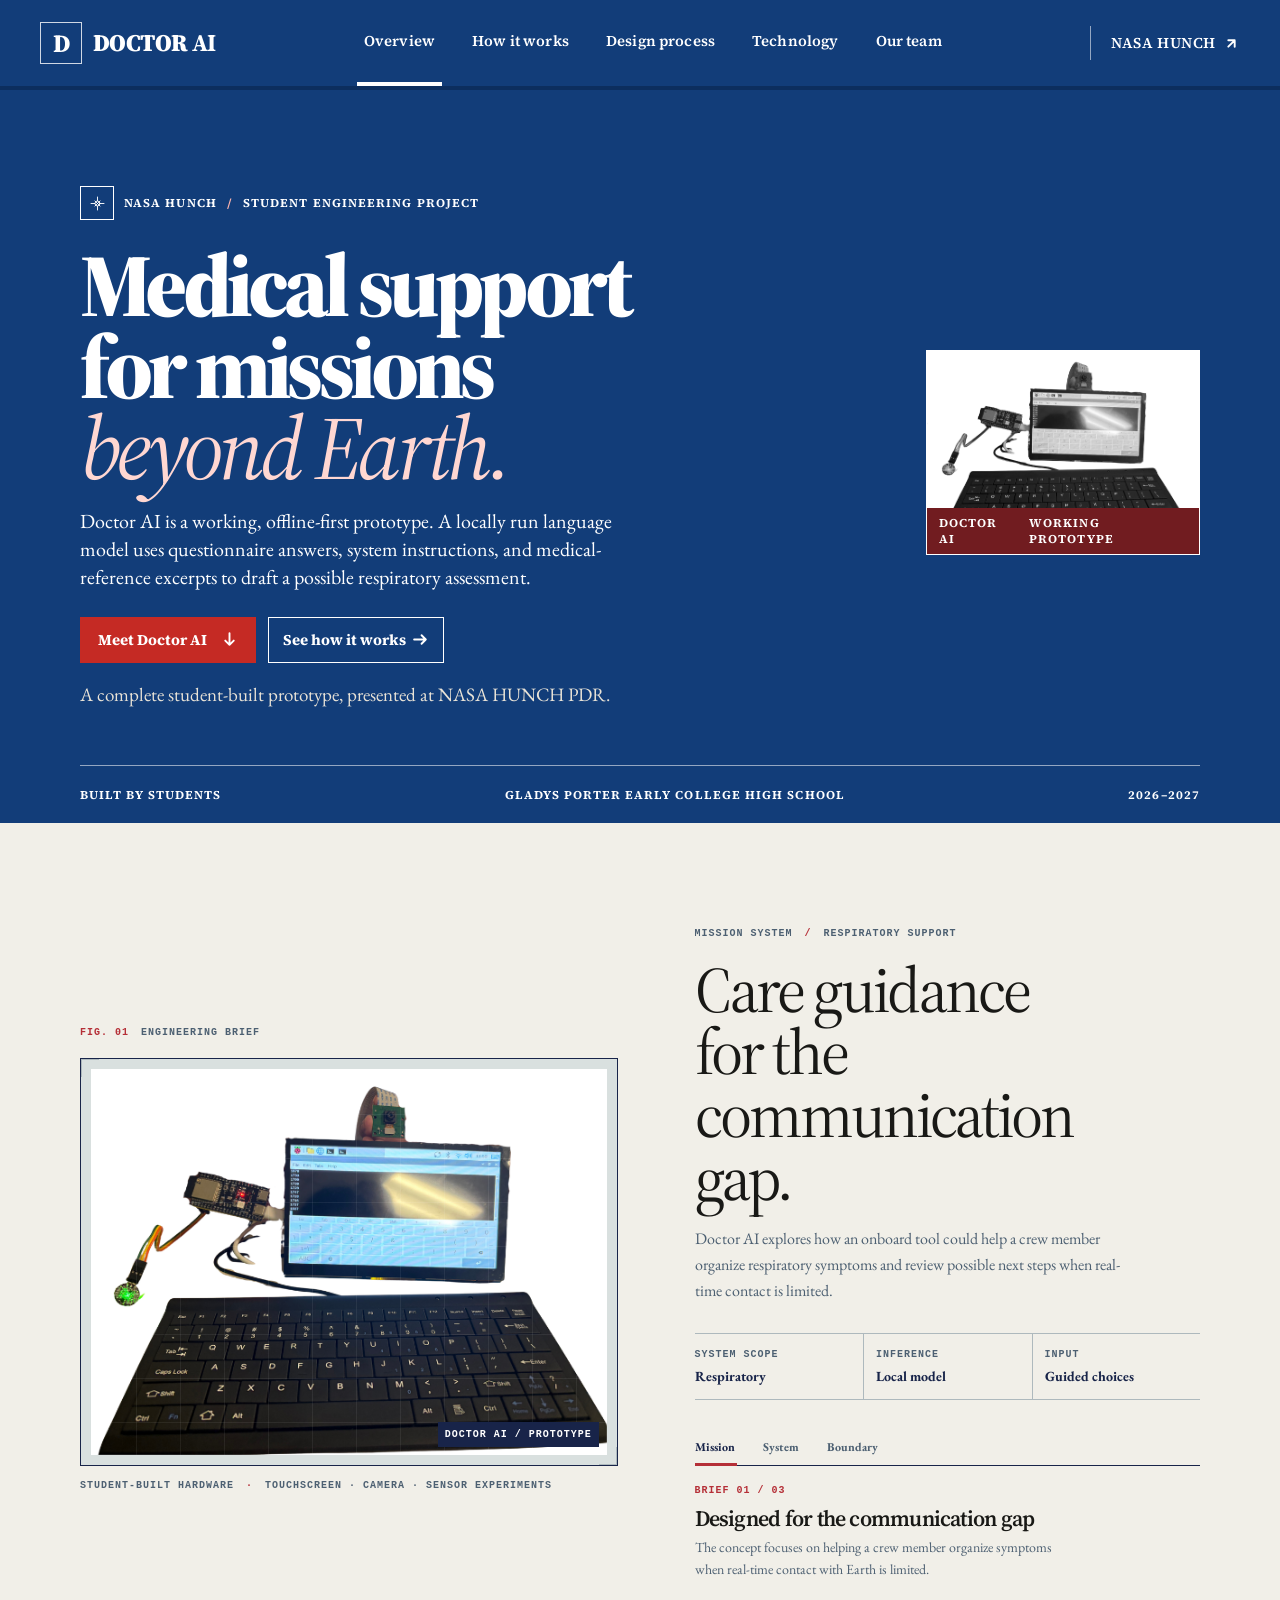
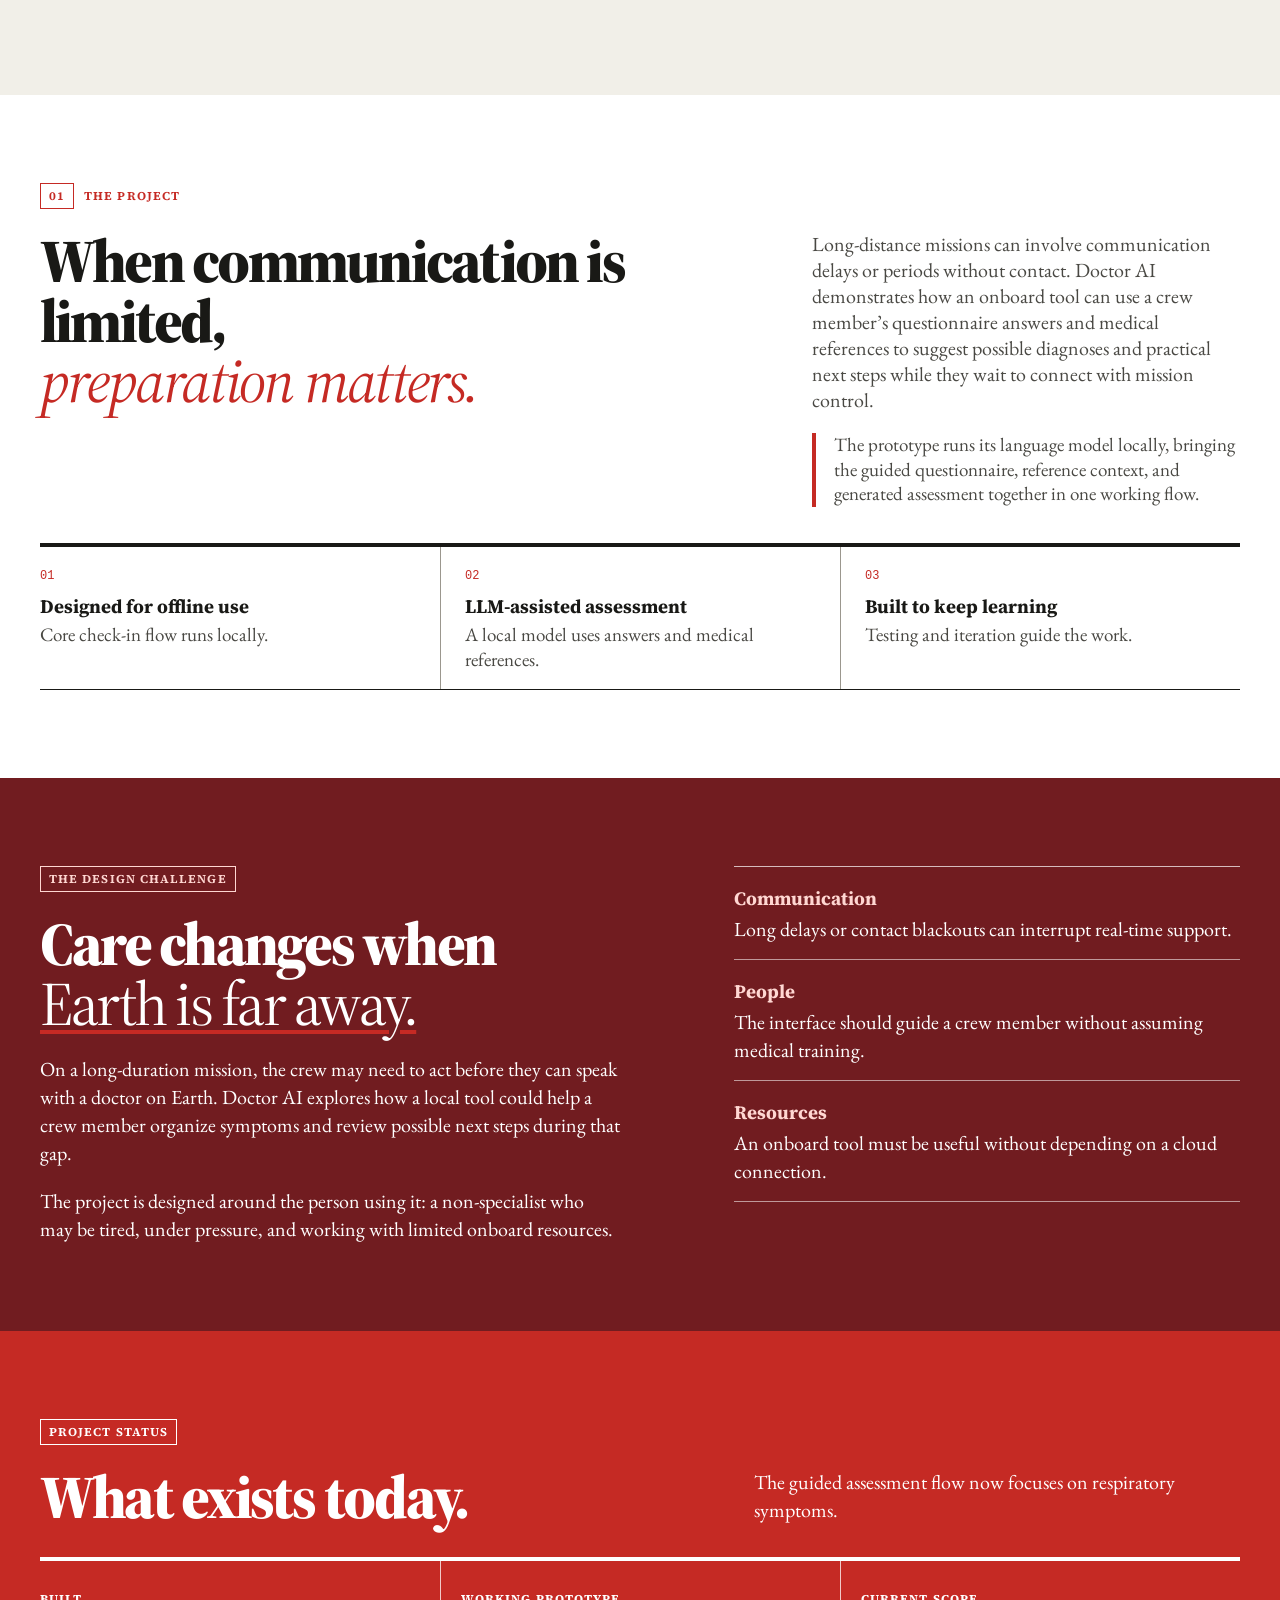
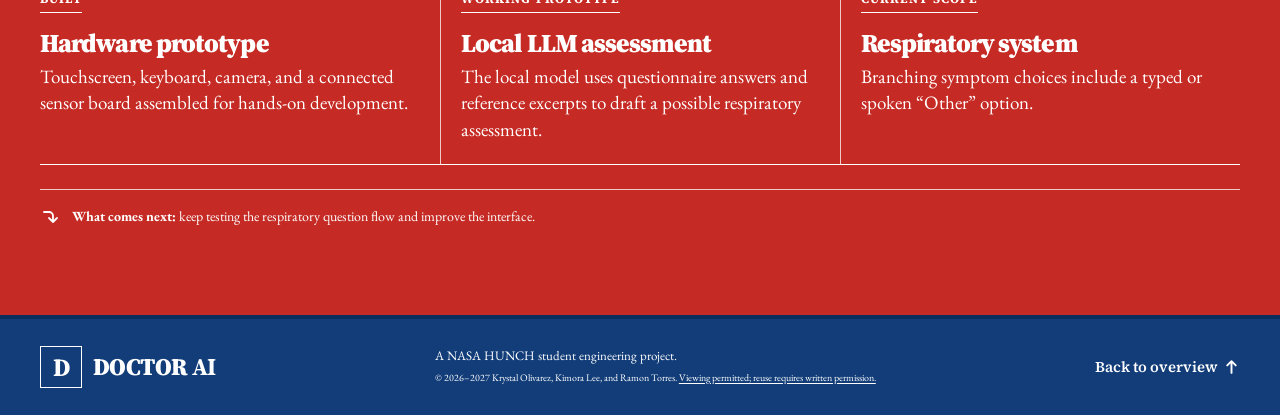
==== commit 4e7c44aa: "Add viewing-only copyright notice" ====
--- a/website/index.html
+++ b/website/index.html
@@ -12,7 +12,7 @@
     <link rel="preconnect" href="https://fonts.googleapis.com" />
     <link rel="preconnect" href="https://fonts.gstatic.com" crossorigin />
     <link href="https://fonts.googleapis.com/css2?family=EB+Garamond:ital,wght@0,400;0,500;0,600;0,700;1,400;1,500&family=Source+Serif+4:wght@400;500;600;700;800;900&display=swap" rel="stylesheet" />
-    <link rel="stylesheet" href="styles.css?v=13" />
+    <link rel="stylesheet" href="styles.css?v=14" />
     <script src="script.js?v=3" defer></script>
   </head>
   <body>
@@ -232,7 +232,13 @@
 
     <footer class="site-footer">
       <a class="wordmark" href="index.html#top"><span class="wordmark-mark" aria-hidden="true">D</span><span>DOCTOR <b>AI</b></span></a>
-      <p>A NASA HUNCH student engineering project.</p>
+      <p>
+        A NASA HUNCH student engineering project.
+        <small class="copyright-notice">
+          © 2026–2027 Krystal Olivarez, Kimora Lee, and Ramon Torres.
+          <a href="https://github.com/yamert34-glitch/DoctorAI/blob/main/LICENSE">Viewing permitted; reuse requires written permission.</a>
+        </small>
+      </p>
       <a href="index.html#top">Back to overview <svg class="icon" aria-hidden="true" viewBox="0 0 16 16" focusable="false"><path d="M8 14V3m-4 4 4-4 4 4" /></svg></a>
     </footer>
   </body>
--- a/website/styles.css
+++ b/website/styles.css
@@ -236,6 +236,8 @@
 .site-footer .wordmark-mark { color: var(--navy); background: white; }
 .site-footer .wordmark b { color: #9ed1f5; }
 .site-footer p { margin: 0; color: #cad9e6; font-size: 13px; }
+.site-footer .copyright-notice { display: block; margin-top: 5px; font-size: 10px; line-height: 1.5; }
+.site-footer .copyright-notice a { text-decoration: underline; text-underline-offset: 2px; }
 .site-footer > a:last-child { display: inline-flex; align-items: center; gap: 5px; color: white; font-size: 13px; }
 .site-footer > a:last-child:hover { color: #ffb8ba; }
 .menu-toggle svg { width: 21px; height: 21px; fill: none; stroke: currentColor; stroke-linecap: round; stroke-width: 1.6; }
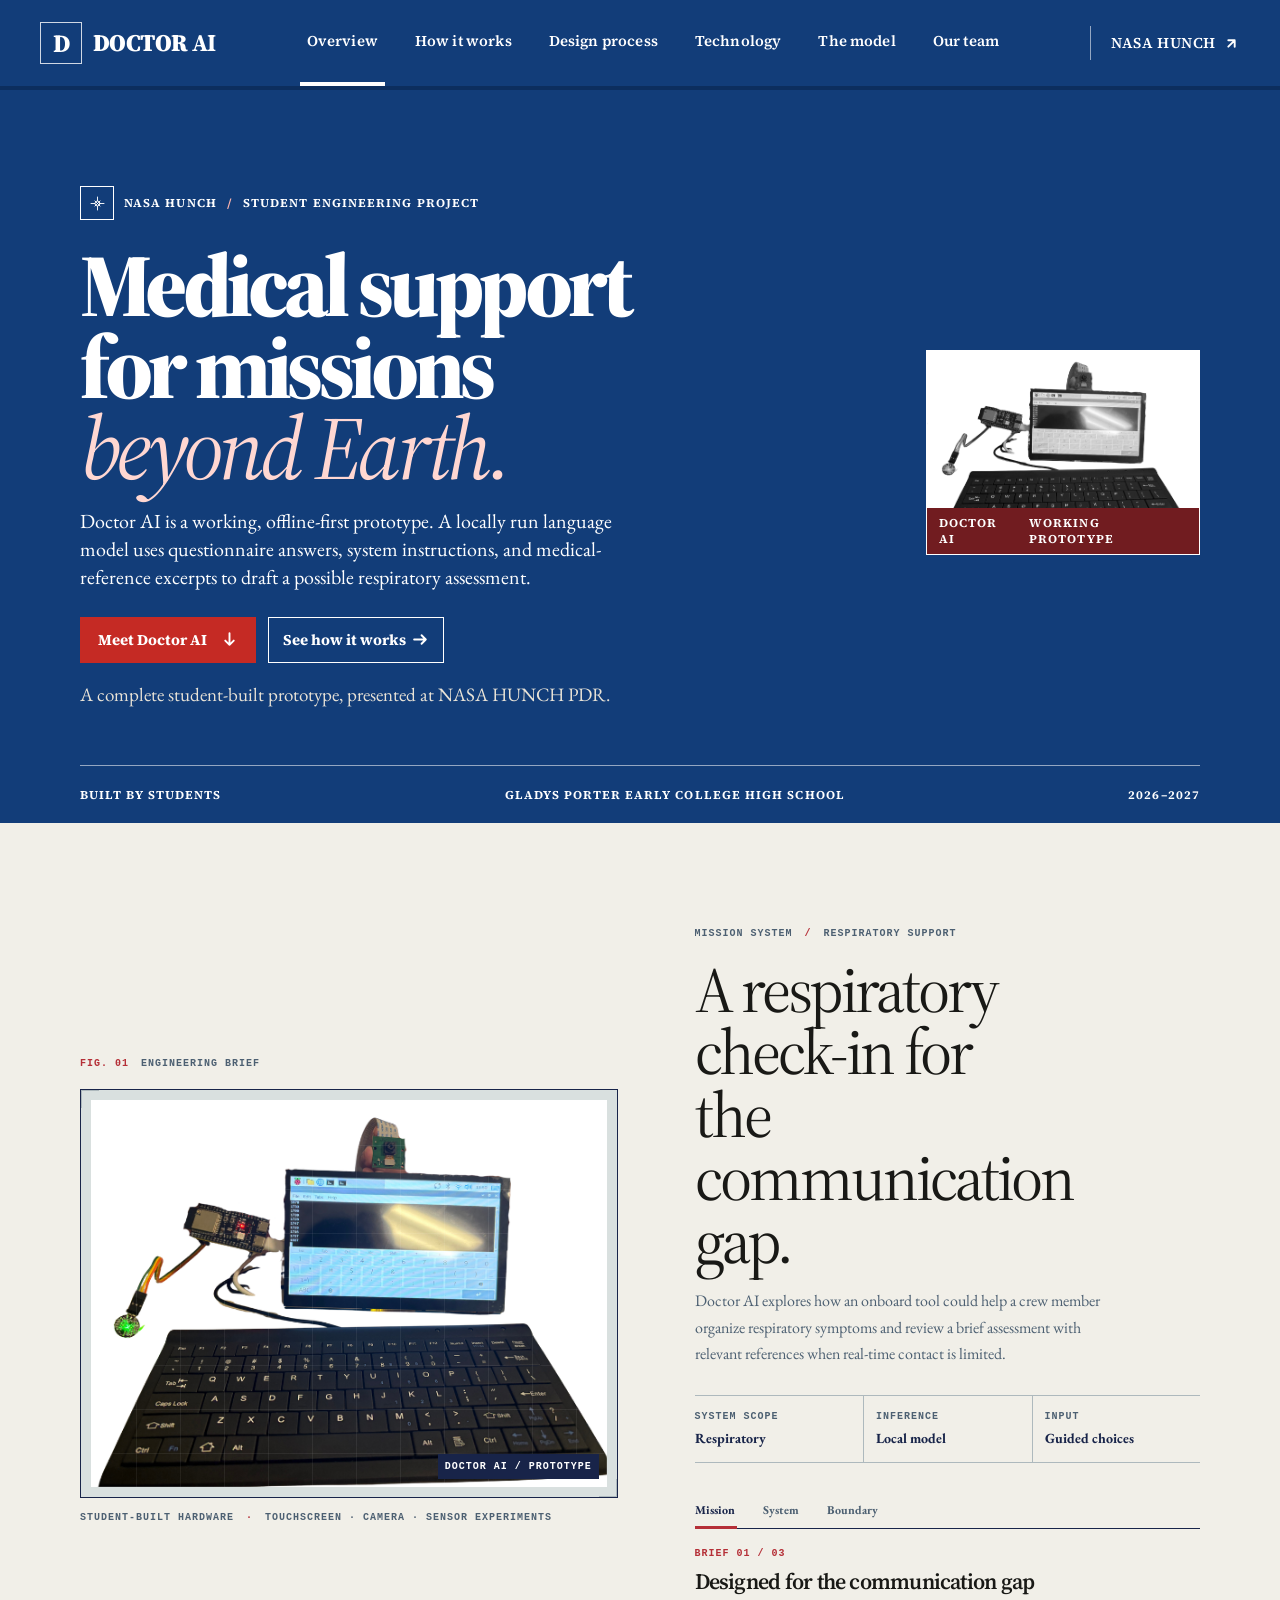
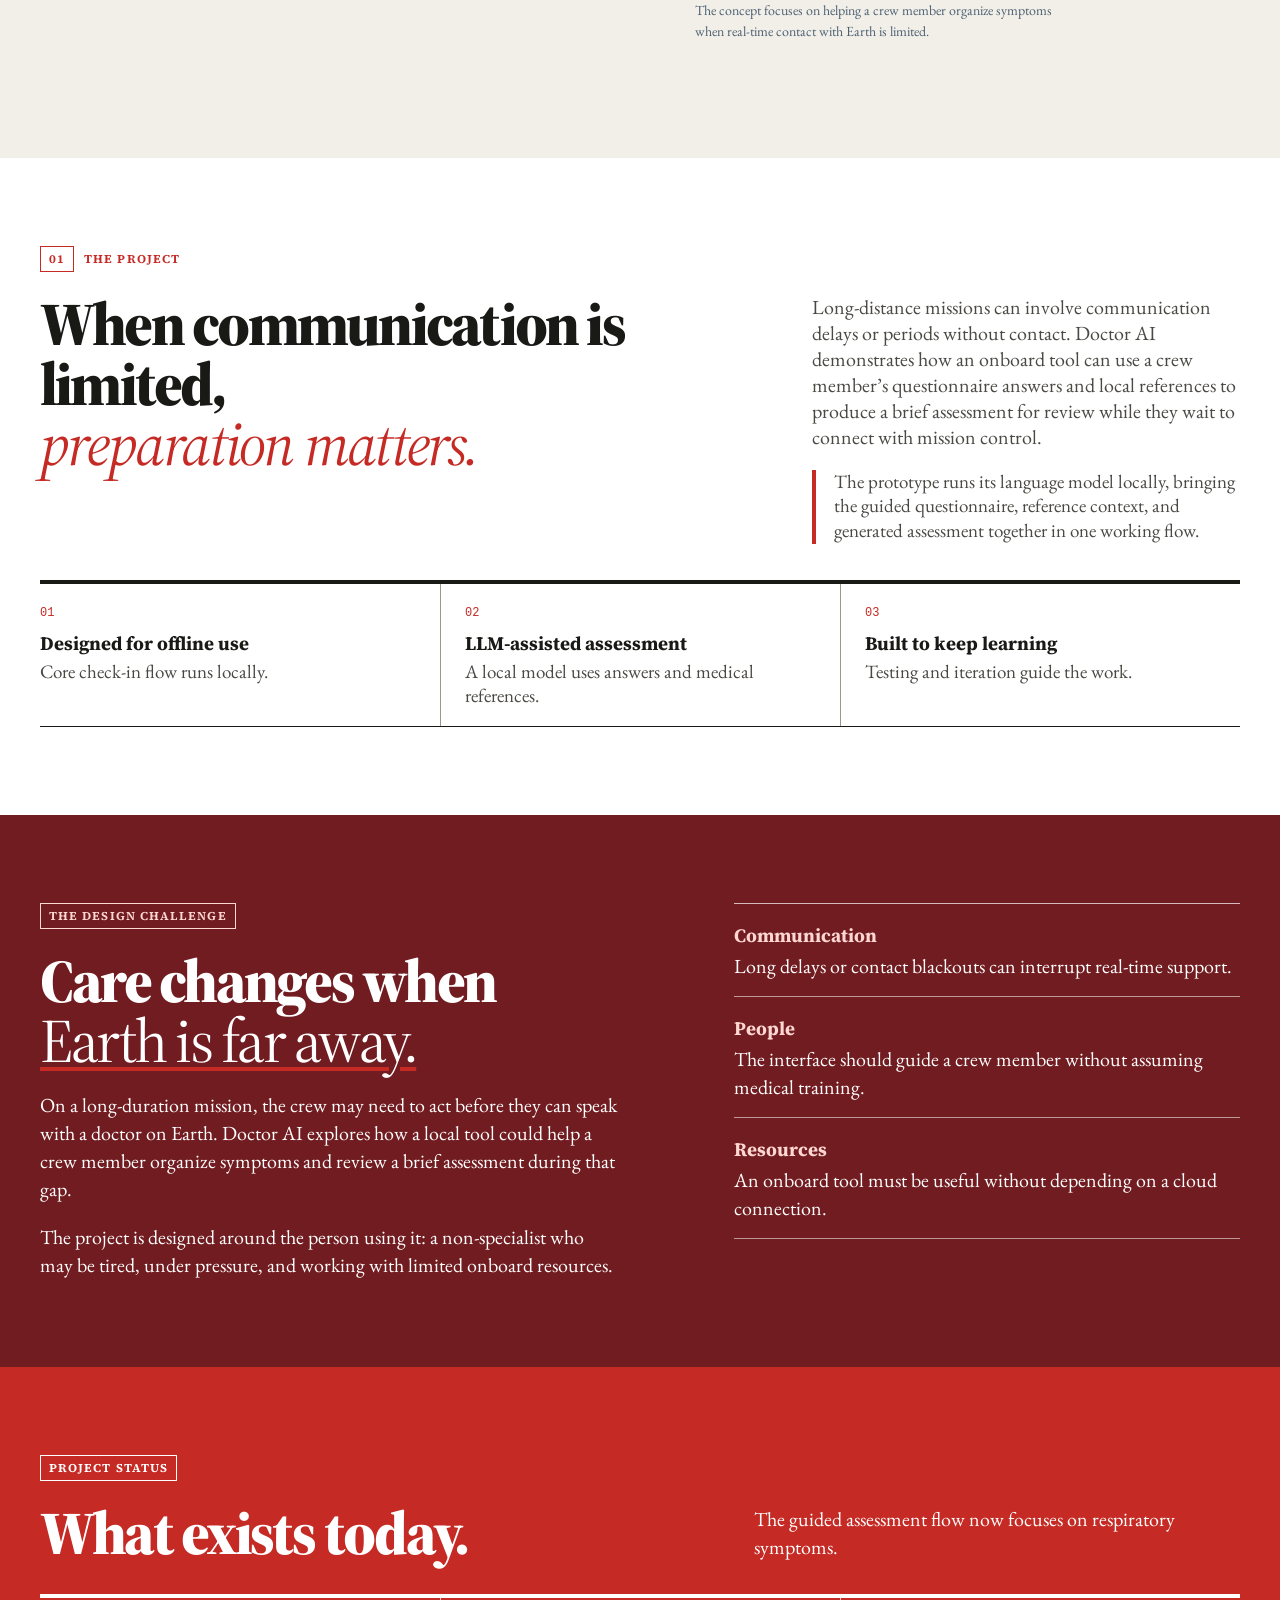
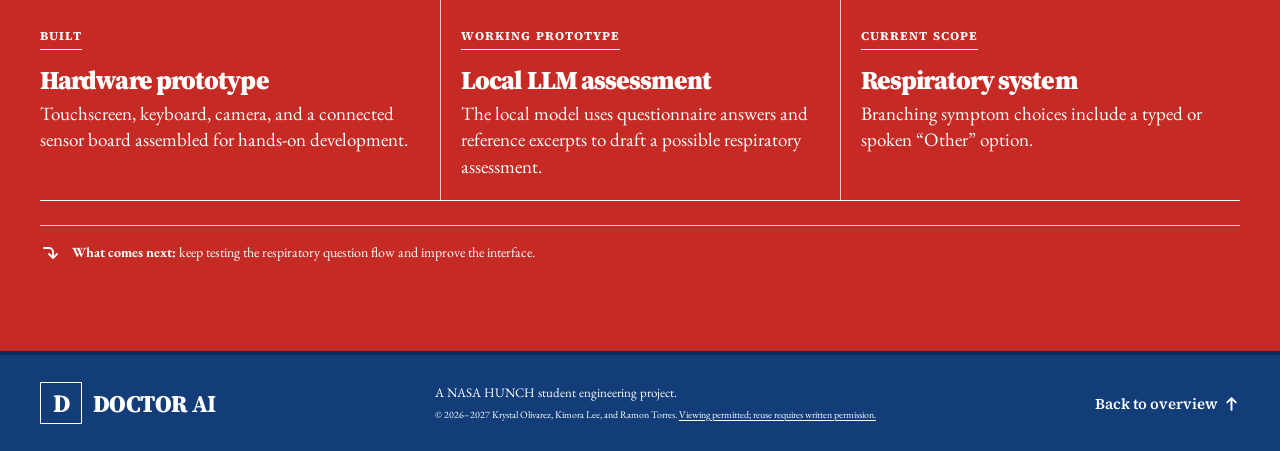
==== commit f4ecab5e: "Add the model page and align site copy with the current prototype Documents the fine-tuning runs, pu" ====
--- a/website/index.html
+++ b/website/index.html
@@ -5,14 +5,14 @@
     <meta name="viewport" content="width=device-width, initial-scale=1" />
     <meta
       name="description"
-      content="Meet Doctor AI, a working NASA HUNCH prototype using a locally run language model to organize health information and suggest possible next steps."
+      content="Meet Doctor AI, a NASA HUNCH prototype for respiratory symptom intake and a brief, locally generated assessment."
     />
     <meta name="theme-color" content="#123d79" />
     <title>Doctor AI | NASA HUNCH Project</title>
     <link rel="preconnect" href="https://fonts.googleapis.com" />
     <link rel="preconnect" href="https://fonts.gstatic.com" crossorigin />
     <link href="https://fonts.googleapis.com/css2?family=EB+Garamond:ital,wght@0,400;0,500;0,600;0,700;1,400;1,500&family=Source+Serif+4:wght@400;500;600;700;800;900&display=swap" rel="stylesheet" />
-    <link rel="stylesheet" href="styles.css?v=14" />
+    <link rel="stylesheet" href="styles.css?v=19" />
     <script src="script.js?v=3" defer></script>
   </head>
   <body>
@@ -33,7 +33,7 @@
         <a href="how-it-works.html">How it works</a>
         <a href="design-process.html">Design process</a>
         <a href="technology.html">Technology</a>
-        <a href="team.html">Our team</a>
+        <a href="model.html">The model</a><a href="team.html">Our team</a>
       </nav>
       <a class="header-link" href="index.html#project">
         NASA HUNCH
@@ -100,10 +100,11 @@
 
           <div class="mission-exhibit__brief">
             <p class="mission-exhibit__eyebrow">MISSION SYSTEM <span>/</span> RESPIRATORY SUPPORT</p>
-            <h2 id="mission-exhibit-title">Care guidance for the communication gap.</h2>
+            <h2 id="mission-exhibit-title">A respiratory check-in for the communication gap.</h2>
             <p class="mission-exhibit__intro">
               Doctor AI explores how an onboard tool could help a crew member organize
-              respiratory symptoms and review possible next steps when real-time contact is limited.
+              respiratory symptoms and review a brief assessment with relevant references
+              when real-time contact is limited.
             </p>
 
             <dl class="mission-exhibit__specs" aria-label="Project at a glance">
@@ -135,7 +136,7 @@
                   data-brief-button
                   data-number="03"
                   data-title="Support, not a diagnosis"
-                  data-copy="The prototype offers possible explanations for review. It does not replace medical judgment or established onboard protocol."
+                  data-copy="The prototype may produce a brief assessment for review. Output can be incomplete or mistaken; it does not replace medical judgment or established onboard protocol."
                   aria-pressed="false"
                 >Boundary</button>
               </div>
@@ -162,8 +163,8 @@
               <p>
                 Long-distance missions can involve communication delays or periods without
                 contact. Doctor AI demonstrates how an onboard tool can use a crew member’s
-                questionnaire answers and medical references to suggest possible diagnoses
-                and practical next steps while they wait to connect with mission control.
+                questionnaire answers and local references to produce a brief assessment
+                for review while they wait to connect with mission control.
               </p>
               <p>
                 The prototype runs its language model locally, bringing the guided
@@ -185,7 +186,7 @@
           <div class="mission-copy">
             <div class="section-label"><span>THE DESIGN CHALLENGE</span></div>
             <h2 id="mission-title">Care changes when<br /><em>Earth is far away.</em></h2>
-            <p>On a long-duration mission, the crew may need to act before they can speak with a doctor on Earth. Doctor AI explores how a local tool could help a crew member organize symptoms and review possible next steps during that gap.</p>
+            <p>On a long-duration mission, the crew may need to act before they can speak with a doctor on Earth. Doctor AI explores how a local tool could help a crew member organize symptoms and review a brief assessment during that gap.</p>
             <p>The project is designed around the person using it: a non-specialist who may be tired, under pressure, and working with limited onboard resources.</p>
           </div>
           <dl class="mission-constraints">
--- a/website/styles.css
+++ b/website/styles.css
@@ -1782,3 +1782,133 @@
     transition-duration: .01ms !important;
   }
 }
+
+/* Model development page */
+.model-page .page-lead { background: var(--dp-color-ground); }
+.model-page h3 { font-family: var(--sans); font-size: 18px; font-weight: 600; letter-spacing: -.02em; margin: 0 0 10px; color: var(--dp-color-ink); }
+.model-two-col { display: grid; grid-template-columns: repeat(2, minmax(0, 1fr)); gap: clamp(28px, 5vw, 64px); margin: 42px 0 8px; }
+.model-two-col p { margin: 0 0 12px; color: var(--dp-color-ink-secondary); font-size: 15px; line-height: 1.72; }
+.model-two-col p:last-child { margin-bottom: 0; }
+
+.model-specs { display: grid; grid-template-columns: repeat(4, minmax(0, 1fr)); gap: 1px; margin: 34px 0 0; padding: 1px; border-radius: 12px; background: var(--dp-color-rule); }
+.model-specs > div { min-width: 0; padding: 18px 18px 20px; background: var(--dp-color-panel); }
+.model-specs > div:first-child { border-radius: 11px 0 0 11px; }
+.model-specs > div:last-child { border-radius: 0 11px 11px 0; }
+.model-specs dt { margin-bottom: 8px; color: var(--dp-color-ink-secondary); font: 600 11px var(--sans); letter-spacing: .1em; text-transform: uppercase; }
+.model-specs dd { margin: 0; color: var(--dp-color-ink); font: 600 20px var(--serif); letter-spacing: -.035em; line-height: 1.2; }
+.model-specs span { display: block; margin-top: 7px; color: var(--dp-color-ink-secondary); font-size: 13px; line-height: 1.5; }
+
+.model-table-wrap { margin-top: 28px; overflow-x: auto; border: 1px solid var(--dp-color-rule); border-radius: 12px; background: var(--dp-color-panel); }
+.model-table { width: 100%; min-width: 700px; border-collapse: collapse; font-size: 14px; }
+.model-table caption { padding: 15px 18px; border-bottom: 1px solid var(--dp-color-rule); color: var(--dp-color-ink-secondary); font-size: 13px; text-align: left; line-height: 1.5; }
+.model-table th, .model-table td { padding: 12px 16px; border-bottom: 1px solid var(--dp-color-rule); text-align: left; vertical-align: top; }
+.model-table th { color: var(--dp-color-ink-secondary); background: var(--dp-color-ground-muted); font: 600 11px var(--sans); letter-spacing: .08em; text-transform: uppercase; }
+.model-table tbody tr:last-child td { border-bottom: 0; }
+.model-table td b { font-weight: 600; color: var(--dp-color-ink); }
+.model-table code { font-family: var(--mono); font-size: 12px; word-break: break-all; }
+.model-table .num { text-align: right; font-variant-numeric: tabular-nums; white-space: nowrap; }
+.model-table small { display: block; margin-top: 3px; color: var(--dp-color-ink-secondary); font-size: 12px; line-height: 1.45; }
+
+.model-note { margin-top: 20px; padding: 16px 18px; border: 1px solid var(--dp-color-rule); border-left: 3px solid var(--dp-color-accent); border-radius: 10px; background: var(--dp-color-panel); }
+.model-note p { margin: 0; color: var(--dp-color-ink-secondary); font-size: 14px; line-height: 1.65; }
+.model-note b { color: var(--dp-color-ink); }
+
+.model-band { background: var(--dp-color-ground-muted); }
+
+.model-chart { margin: 30px 0 0; padding: 24px; border: 1px solid var(--dp-color-rule); border-radius: 12px; background: var(--dp-color-panel); }
+.model-chart figcaption h3 { font-family: var(--serif); font-size: clamp(22px, 2.6vw, 28px); font-weight: 600; letter-spacing: -.04em; margin: 0 0 8px; }
+.model-chart figcaption p { max-width: 74ch; margin: 0 0 16px; color: var(--dp-color-ink-secondary); font-size: 14px; line-height: 1.65; }
+.chart-legend { display: flex; flex-wrap: wrap; gap: 18px; margin-bottom: 6px; color: var(--dp-color-ink-secondary); font-size: 12px; }
+.chart-legend span { display: inline-flex; align-items: center; gap: 7px; }
+.chart-legend i { width: 10px; height: 10px; border-radius: 2px; }
+.chart-legend .key-pass { background: var(--dp-color-accent); }
+.chart-legend .key-topic { background: #9db4d8; }
+
+.chart-row { display: grid; grid-template-columns: 210px minmax(0, 1fr) 52px; align-items: center; gap: 16px; padding: 12px 0; border-top: 1px solid var(--dp-color-rule); }
+.chart-row:first-child { border-top: 0; }
+.chart-label { min-width: 0; font-size: 13px; font-weight: 600; line-height: 1.35; }
+.chart-label small { display: block; margin-top: 2px; color: var(--dp-color-ink-secondary); font-size: 11px; font-weight: 400; }
+.chart-tracks { display: grid; gap: 5px; }
+.chart-bar { position: relative; height: 10px; overflow: hidden; border-radius: 999px; background: var(--dp-color-ground-muted); }
+.chart-bar i { position: absolute; inset: 0 auto 0 0; width: var(--value); border-radius: 999px; background: var(--dp-color-accent); }
+.chart-bar.topic i { background: #9db4d8; }
+.chart-value { font: 600 13px var(--mono); text-align: right; font-variant-numeric: tabular-nums; }
+
+.model-notes { display: grid; gap: 1px; margin: 36px 0 0; padding: 1px; border-radius: 12px; background: var(--dp-color-rule); list-style: none; }
+.model-notes li { display: grid; grid-template-columns: 88px minmax(0, 1fr); gap: 20px; padding: 22px 22px 24px; background: var(--dp-color-panel); }
+.model-notes li:first-child { border-radius: 11px 11px 0 0; }
+.model-notes li:last-child { border-radius: 0 0 11px 11px; }
+.model-notes > li > span { color: var(--dp-color-accent); font: 700 12px var(--mono); letter-spacing: .06em; }
+.model-notes h3 { margin: 0 0 7px; }
+.model-notes p { margin: 0; color: var(--dp-color-ink-secondary); font-size: 14px; line-height: 1.7; }
+
+.model-limits { display: grid; grid-template-columns: repeat(2, minmax(0, 1fr)); gap: 1px; margin-top: 34px; padding: 1px; border-radius: 12px; background: var(--dp-color-rule); }
+.model-limits > div { padding: 20px 22px; background: var(--dp-color-panel); }
+.model-limits > div:first-child { border-radius: 11px 0 0 0; }
+.model-limits > div:nth-child(2) { border-radius: 0 11px 0 0; }
+.model-limits > div:nth-child(3) { border-radius: 0 0 0 11px; }
+.model-limits > div:last-child { border-radius: 0 0 11px 0; }
+.model-limits b { display: block; margin-bottom: 6px; color: var(--dp-color-ink); font-size: 15px; font-weight: 600; }
+.model-limits p { margin: 0; color: var(--dp-color-ink-secondary); font-size: 14px; line-height: 1.65; }
+
+@media (max-width: 860px) {
+  .model-specs { grid-template-columns: repeat(2, minmax(0, 1fr)); }
+  .model-specs > div:first-child { border-radius: 11px 0 0 0; }
+  .model-specs > div:nth-child(2) { border-radius: 0 11px 0 0; }
+  .model-specs > div:nth-child(3) { border-radius: 0 0 0 11px; }
+  .model-specs > div:last-child { border-radius: 0 0 11px 0; }
+  .model-two-col, .model-limits { grid-template-columns: 1fr; }
+  .model-limits > div, .model-limits > div:nth-child(2), .model-limits > div:nth-child(3), .model-limits > div:last-child { border-radius: 0; }
+  .model-limits > div:first-child { border-radius: 11px 11px 0 0; }
+  .model-limits > div:last-child { border-radius: 0 0 11px 11px; }
+  .chart-row { grid-template-columns: 150px minmax(0, 1fr) 46px; gap: 12px; }
+}
+@media (max-width: 560px) {
+  .model-specs { grid-template-columns: 1fr; }
+  .model-specs > div, .model-specs > div:first-child, .model-specs > div:nth-child(2), .model-specs > div:nth-child(3), .model-specs > div:last-child { border-radius: 0; }
+  .model-specs > div:first-child { border-radius: 11px 11px 0 0; }
+  .model-specs > div:last-child { border-radius: 0 0 11px 11px; }
+  .model-notes li { grid-template-columns: 1fr; gap: 8px; }
+  .chart-row { grid-template-columns: 1fr 44px; }
+  .chart-tracks { grid-column: 1 / -1; grid-row: 2; }
+  .chart-value { grid-row: 1; grid-column: 2; }
+}
+
+/* Model page aligned to the active newsprint theme: square edges, hairline rules. */
+.model-page .technology-heading h2 { color: var(--dp-color-ink); }
+.model-page .technology-heading > p { color: var(--dp-color-ink-secondary); }
+.model-page .model-specs,
+.model-page .model-specs > div,
+.model-page .model-table-wrap,
+.model-page .model-chart,
+.model-page .model-note,
+.model-page .model-notes,
+.model-page .model-notes li,
+.model-page .model-limits,
+.model-page .model-limits > div { border-radius: 0; }
+.model-page .chart-bar { height: 8px; border-radius: 0; }
+.model-page .chart-bar i { border-radius: 0; }
+.model-page .chart-bar.topic i { background: var(--newsprint-blue); opacity: .35; }
+.model-page .chart-legend .key-topic { background: rgba(18, 61, 121, .35); }
+.model-page .model-chart { box-shadow: none; }
+
+/* Model page: keep the display headline inside its measure and give the
+   intro paragraph a readable column instead of the narrow 1fr slot. */
+.model-page .page-lead h1 { font-size: clamp(40px, 4vw, 58px); }
+.model-page .page-lead p { max-width: 62ch; }
+@media (min-width: 935px) {
+  .model-page .technology-heading { grid-template-columns: 1.3fr .7fr; gap: clamp(24px, 4vw, 56px); }
+}
+.model-page .technology-heading > p { max-width: 42ch; font-size: 17px; line-height: 1.55; }
+.model-page .page-lead h1 { font-size: clamp(40px, 4.4vw, 64px); max-width: 880px; }
+
+/* Six nav items no longer fit beside the secondary NASA HUNCH link on
+   narrow laptops; drop the secondary link before the wordmark is crushed. */
+@media (max-width: 1040px) {
+  .header-link { display: none; }
+  .site-nav { gap: 16px; }
+  .site-nav a { font-size: 13px; }
+}
+@media (min-width: 681px) and (max-width: 1040px) {
+  .site-header { padding-inline: 24px; }
+}
